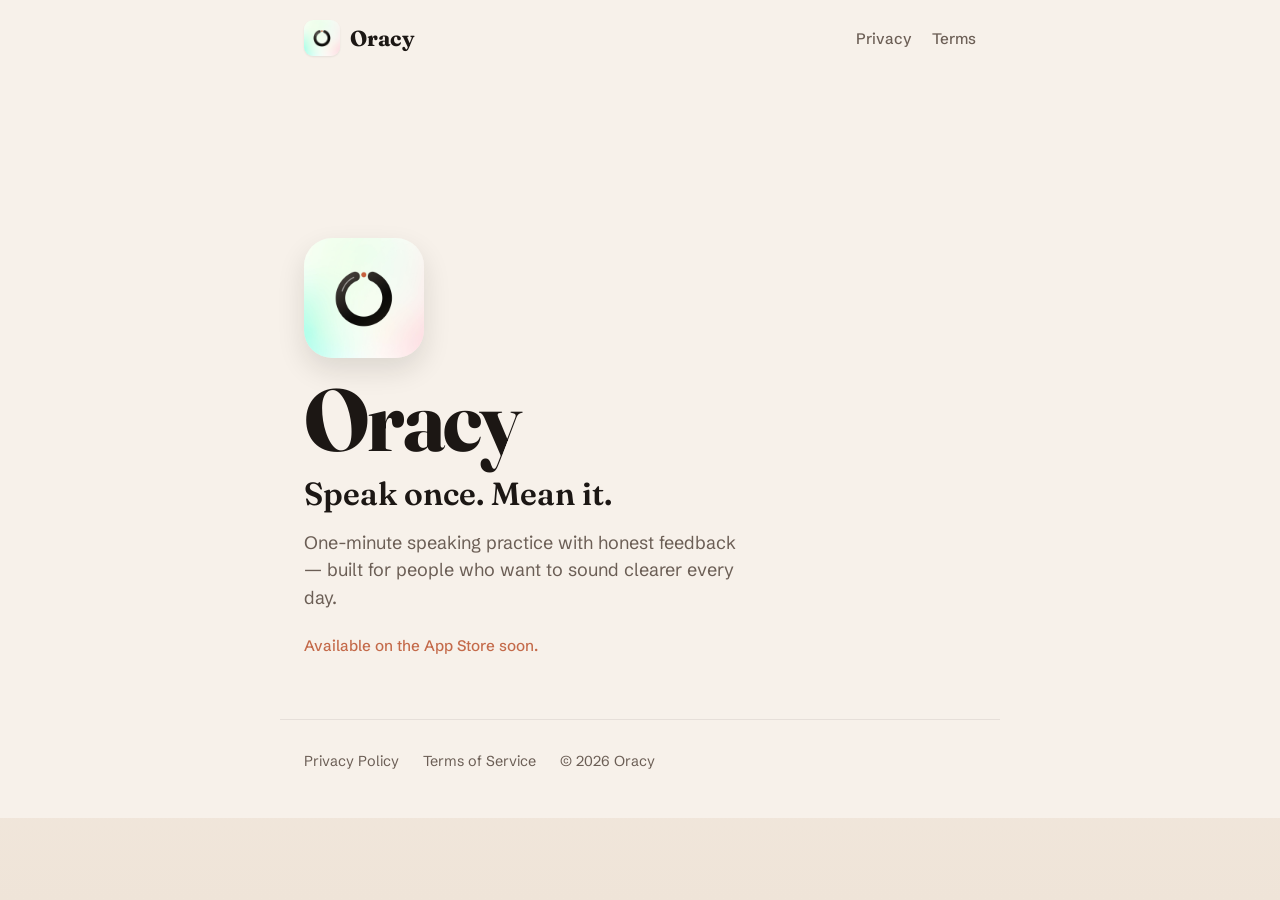
==== index.html @ 90065bd4 "Add /privacy and /terms folder routes for static hosts. Co-authored-by: Cursor <cursoragent@cursor.c" ====
<!DOCTYPE html>
<html lang="en">
<head>
  <meta charset="utf-8" />
  <meta name="viewport" content="width=device-width, initial-scale=1" />
  <title>Oracy — One minute. Better every day.</title>
  <meta name="description" content="Oracy helps you practice speaking out loud — short prompts, honest AI feedback, and a streak that rewards showing up." />
  <link rel="preconnect" href="https://fonts.googleapis.com" />
  <link rel="preconnect" href="https://fonts.gstatic.com" crossorigin />
  <link href="https://fonts.googleapis.com/css2?family=Fraunces:opsz,wght@9..144,600;9..144,700&family=Schibsted+Grotesk:wght@400;500;600&display=swap" rel="stylesheet" />
  <link rel="icon" href="/app-logo.jpg" type="image/jpeg" />
  <link rel="apple-touch-icon" href="/app-logo.jpg" />
  <link rel="stylesheet" href="/styles.css" />
</head>
<body>
  <div class="atmosphere" aria-hidden="true"></div>
  <header class="site-header">
    <a class="brand" href="/">
      <img class="brand-mark" src="/app-logo.jpg" width="36" height="36" alt="" />
      <span>Oracy</span>
    </a>
    <nav>
      <a href="/privacy">Privacy</a>
      <a href="/terms">Terms</a>
    </nav>
  </header>

  <main class="hero">
    <img class="hero-logo" src="/app-logo.jpg" width="120" height="120" alt="Oracy" />
    <p class="brand-hero">Oracy</p>
    <h1>Speak once. Mean it.</h1>
    <p class="lede">One-minute speaking practice with honest feedback — built for people who want to sound clearer every day.</p>
    <p class="cta-note">Available on the App Store soon.</p>
  </main>

  <footer class="site-footer">
    <a href="/privacy">Privacy Policy</a>
    <a href="/terms">Terms of Service</a>
    <span>© <span id="y"></span> Oracy</span>
  </footer>
  <script>document.getElementById('y').textContent = new Date().getFullYear()</script>
</body>
</html>
---- styles.css ----
:root {
  --ink: #1c1714;
  --muted: #6b5e55;
  --accent: #c46a4a;
  --paper: #f7f1ea;
  --link: #8f4a32;
}

* { box-sizing: border-box; }

html, body {
  margin: 0;
  min-height: 100%;
  color: var(--ink);
  font-family: "Schibsted Grotesk", system-ui, sans-serif;
  background: var(--paper);
}

.atmosphere {
  position: fixed;
  inset: 0;
  z-index: -1;
  background:
    radial-gradient(ellipse 80% 55% at 12% 0%, rgba(196, 106, 74, 0.18), transparent 55%),
    radial-gradient(ellipse 70% 50% at 88% 8%, rgba(120, 160, 140, 0.16), transparent 50%),
    linear-gradient(180deg, #fbf6f0 0%, #efe4d8 100%);
}

.site-header {
  display: flex;
  align-items: center;
  justify-content: space-between;
  padding: 1.25rem 1.5rem;
  max-width: 720px;
  margin: 0 auto;
}

.brand {
  display: inline-flex;
  align-items: center;
  gap: 0.65rem;
  font-family: Fraunces, Georgia, serif;
  font-weight: 700;
  font-size: 1.35rem;
  color: var(--ink);
  text-decoration: none;
}

.brand-mark {
  width: 36px;
  height: 36px;
  border-radius: 9px;
  object-fit: cover;
  display: block;
  box-shadow: 0 1px 2px rgba(28, 23, 20, 0.08);
}

.hero-logo {
  width: 120px;
  height: 120px;
  border-radius: 28px;
  object-fit: cover;
  display: block;
  margin: 0 0 1.25rem;
  box-shadow: 0 12px 28px rgba(28, 23, 20, 0.12);
}

nav {
  display: flex;
  gap: 1.25rem;
}

nav a {
  color: var(--muted);
  text-decoration: none;
  font-weight: 500;
  font-size: 0.95rem;
}

nav a[aria-current="page"],
nav a:hover {
  color: var(--accent);
}

.hero {
  max-width: 720px;
  margin: 0 auto;
  padding: 18vh 1.5rem 4rem;
}

.brand-hero {
  margin: 0 0 0.75rem;
  font-family: Fraunces, Georgia, serif;
  font-size: clamp(3rem, 12vw, 5.5rem);
  font-weight: 700;
  letter-spacing: -0.03em;
  line-height: 0.95;
  color: var(--ink);
}

.hero h1 {
  margin: 0 0 1rem;
  font-family: Fraunces, Georgia, serif;
  font-size: clamp(1.5rem, 4vw, 2rem);
  font-weight: 600;
  color: var(--ink);
}

.lede {
  max-width: 28rem;
  margin: 0 0 1.5rem;
  font-size: 1.125rem;
  line-height: 1.55;
  color: var(--muted);
}

.cta-note {
  margin: 0;
  font-size: 0.95rem;
  font-weight: 500;
  color: var(--accent);
}

.doc {
  max-width: 720px;
  margin: 0 auto;
  padding: 2.5rem 1.5rem 4rem;
}

.eyebrow {
  margin: 0 0 0.5rem;
  text-transform: uppercase;
  letter-spacing: 0.08em;
  font-size: 0.75rem;
  font-weight: 600;
  color: var(--accent);
}

.doc h1 {
  margin: 0 0 0.5rem;
  font-family: Fraunces, Georgia, serif;
  font-size: clamp(2rem, 5vw, 2.75rem);
  font-weight: 700;
}

.meta {
  margin: 0 0 2.5rem;
  color: var(--muted);
  font-size: 0.95rem;
}

.doc section {
  margin-bottom: 1.75rem;
}

.doc h2 {
  margin: 0 0 0.5rem;
  font-family: Fraunces, Georgia, serif;
  font-size: 1.25rem;
  font-weight: 600;
}

.doc p {
  margin: 0;
  line-height: 1.65;
  color: var(--muted);
}

.doc a {
  color: var(--link);
}

.site-footer {
  display: flex;
  flex-wrap: wrap;
  gap: 1rem 1.5rem;
  max-width: 720px;
  margin: 0 auto;
  padding: 2rem 1.5rem 3rem;
  border-top: 1px solid rgba(28, 23, 20, 0.08);
  color: var(--muted);
  font-size: 0.9rem;
}

.site-footer a {
  color: var(--muted);
  text-decoration: none;
}

.site-footer a:hover {
  color: var(--accent);
}
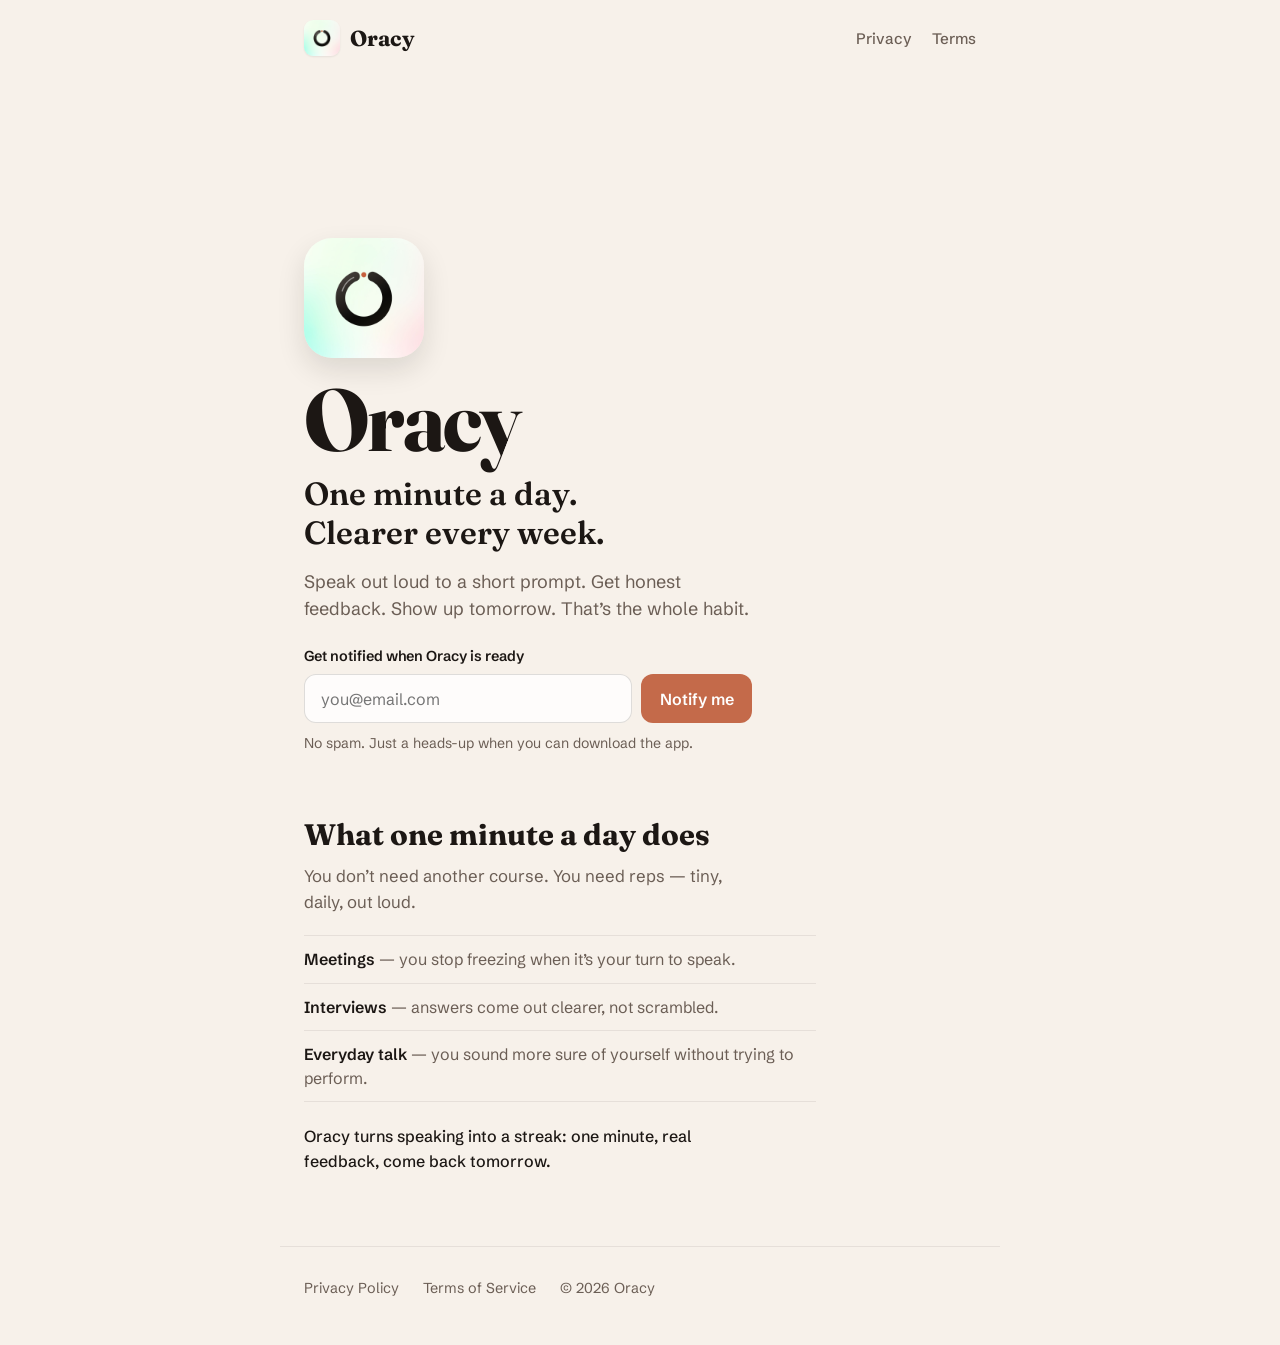
==== commit e6fb8c4a: "Add simple habit pitch and waitlist RSVP to the site. Co-authored-by: Cursor <cursoragent@cursor.com" ====
--- a/index.html
+++ b/index.html
@@ -3,8 +3,8 @@
 <head>
   <meta charset="utf-8" />
   <meta name="viewport" content="width=device-width, initial-scale=1" />
-  <title>Oracy — One minute. Better every day.</title>
-  <meta name="description" content="Oracy helps you practice speaking out loud — short prompts, honest AI feedback, and a streak that rewards showing up." />
+  <title>Oracy — One minute a day. Clearer every week.</title>
+  <meta name="description" content="Oracy is one minute of speaking practice a day — short prompts, honest feedback, and a habit that makes you sound more confident." />
   <link rel="preconnect" href="https://fonts.googleapis.com" />
   <link rel="preconnect" href="https://fonts.gstatic.com" crossorigin />
   <link href="https://fonts.googleapis.com/css2?family=Fraunces:opsz,wght@9..144,600;9..144,700&family=Schibsted+Grotesk:wght@400;500;600&display=swap" rel="stylesheet" />
@@ -25,12 +25,43 @@
     </nav>
   </header>
 
-  <main class="hero">
-    <img class="hero-logo" src="/app-logo.jpg" width="120" height="120" alt="Oracy" />
-    <p class="brand-hero">Oracy</p>
-    <h1>Speak once. Mean it.</h1>
-    <p class="lede">One-minute speaking practice with honest feedback — built for people who want to sound clearer every day.</p>
-    <p class="cta-note">Available on the App Store soon.</p>
+  <main>
+    <section class="hero">
+      <img class="hero-logo" src="/app-logo.jpg" width="120" height="120" alt="Oracy" />
+      <p class="brand-hero">Oracy</p>
+      <h1>One minute a day.<br />Clearer every week.</h1>
+      <p class="lede">Speak out loud to a short prompt. Get honest feedback. Show up tomorrow. That’s the whole habit.</p>
+
+      <form class="rsvp" id="rsvpForm" novalidate>
+        <label class="rsvp-label" for="email">Get notified when Oracy is ready</label>
+        <div class="rsvp-row">
+          <input
+            id="email"
+            name="email"
+            type="email"
+            autocomplete="email"
+            required
+            placeholder="you@email.com"
+            maxlength="254"
+          />
+          <!-- honeypot -->
+          <input class="hp" name="company" tabindex="-1" autocomplete="off" aria-hidden="true" />
+          <button type="submit" id="rsvpBtn">Notify me</button>
+        </div>
+        <p class="rsvp-note" id="rsvpMsg">No spam. Just a heads-up when you can download the app.</p>
+      </form>
+    </section>
+
+    <section class="habit">
+      <h2>What one minute a day does</h2>
+      <p class="habit-lede">You don’t need another course. You need reps — tiny, daily, out loud.</p>
+      <ul class="habit-list">
+        <li><strong>Meetings</strong> — you stop freezing when it’s your turn to speak.</li>
+        <li><strong>Interviews</strong> — answers come out clearer, not scrambled.</li>
+        <li><strong>Everyday talk</strong> — you sound more sure of yourself without trying to perform.</li>
+      </ul>
+      <p class="habit-end">Oracy turns speaking into a streak: one minute, real feedback, come back tomorrow.</p>
+    </section>
   </main>
 
   <footer class="site-footer">
@@ -38,6 +69,51 @@
     <a href="/terms">Terms of Service</a>
     <span>© <span id="y"></span> Oracy</span>
   </footer>
-  <script>document.getElementById('y').textContent = new Date().getFullYear()</script>
+
+  <script>
+    document.getElementById('y').textContent = new Date().getFullYear()
+
+    const form = document.getElementById('rsvpForm')
+    const msg = document.getElementById('rsvpMsg')
+    const btn = document.getElementById('rsvpBtn')
+    const emailInput = document.getElementById('email')
+
+    form.addEventListener('submit', async (e) => {
+      e.preventDefault()
+      msg.classList.remove('rsvp-err', 'rsvp-ok')
+      const email = emailInput.value.trim()
+      if (!email) {
+        msg.textContent = 'Enter your email to join the list.'
+        msg.classList.add('rsvp-err')
+        return
+      }
+      btn.disabled = true
+      btn.textContent = 'Saving…'
+      try {
+        const res = await fetch('/api/rsvp', {
+          method: 'POST',
+          headers: { 'Content-Type': 'application/json' },
+          body: JSON.stringify({
+            email,
+            company: form.company.value,
+            source: 'website'
+          })
+        })
+        const data = await res.json().catch(() => ({}))
+        if (!res.ok) throw new Error(data.error || 'Could not save')
+        msg.textContent = data.already
+          ? 'You’re already on the list — we’ll email you.'
+          : 'You’re in. We’ll email you when Oracy is ready.'
+        msg.classList.add('rsvp-ok')
+        form.reset()
+      } catch (err) {
+        msg.textContent = err.message || 'Something went wrong. Try again.'
+        msg.classList.add('rsvp-err')
+      } finally {
+        btn.disabled = false
+        btn.textContent = 'Notify me'
+      }
+    })
+  </script>
 </body>
 </html>
--- a/styles.css
+++ b/styles.css
@@ -121,6 +121,124 @@
   color: var(--accent);
 }
 
+.rsvp {
+  max-width: 28rem;
+  margin-top: 0.25rem;
+}
+
+.rsvp-label {
+  display: block;
+  font-size: 0.9rem;
+  font-weight: 600;
+  color: var(--ink);
+  margin-bottom: 0.55rem;
+}
+
+.rsvp-row {
+  display: flex;
+  gap: 0.55rem;
+  flex-wrap: wrap;
+}
+
+.rsvp-row input[type="email"] {
+  flex: 1 1 12rem;
+  min-width: 0;
+  padding: 0.85rem 1rem;
+  border-radius: 12px;
+  border: 1px solid rgba(28, 23, 20, 0.14);
+  background: rgba(255, 255, 255, 0.8);
+  font: inherit;
+  color: var(--ink);
+}
+
+.rsvp-row button {
+  flex: 0 0 auto;
+  border: 0;
+  border-radius: 12px;
+  padding: 0.85rem 1.15rem;
+  background: var(--accent);
+  color: #fff;
+  font: inherit;
+  font-weight: 600;
+  cursor: pointer;
+}
+
+.rsvp-row button:disabled {
+  opacity: 0.65;
+  cursor: wait;
+}
+
+.rsvp-note {
+  margin: 0.65rem 0 0;
+  font-size: 0.88rem;
+  color: var(--muted);
+}
+
+.rsvp-note.rsvp-ok { color: #2f6b45; }
+.rsvp-note.rsvp-err { color: #a33; }
+
+.hp {
+  position: absolute;
+  left: -10000px;
+  opacity: 0;
+  height: 0;
+  width: 0;
+  overflow: hidden;
+}
+
+.habit {
+  max-width: 720px;
+  margin: 0 auto;
+  padding: 0 1.5rem 4.5rem;
+}
+
+.habit h2 {
+  margin: 0 0 0.65rem;
+  font-family: Fraunces, Georgia, serif;
+  font-size: clamp(1.5rem, 3.5vw, 1.85rem);
+  font-weight: 700;
+}
+
+.habit-lede {
+  margin: 0 0 1.25rem;
+  max-width: 28rem;
+  color: var(--muted);
+  line-height: 1.55;
+  font-size: 1.05rem;
+}
+
+.habit-list {
+  margin: 0 0 1.35rem;
+  padding: 0;
+  list-style: none;
+  max-width: 32rem;
+}
+
+.habit-list li {
+  position: relative;
+  padding: 0.7rem 0 0.7rem 0;
+  border-top: 1px solid rgba(28, 23, 20, 0.08);
+  color: var(--muted);
+  line-height: 1.5;
+}
+
+.habit-list li:last-child {
+  border-bottom: 1px solid rgba(28, 23, 20, 0.08);
+}
+
+.habit-list strong {
+  color: var(--ink);
+  font-weight: 600;
+}
+
+.habit-end {
+  margin: 0;
+  max-width: 28rem;
+  color: var(--ink);
+  font-weight: 500;
+  line-height: 1.55;
+}
+
 .doc {
   max-width: 720px;
   margin: 0 auto;
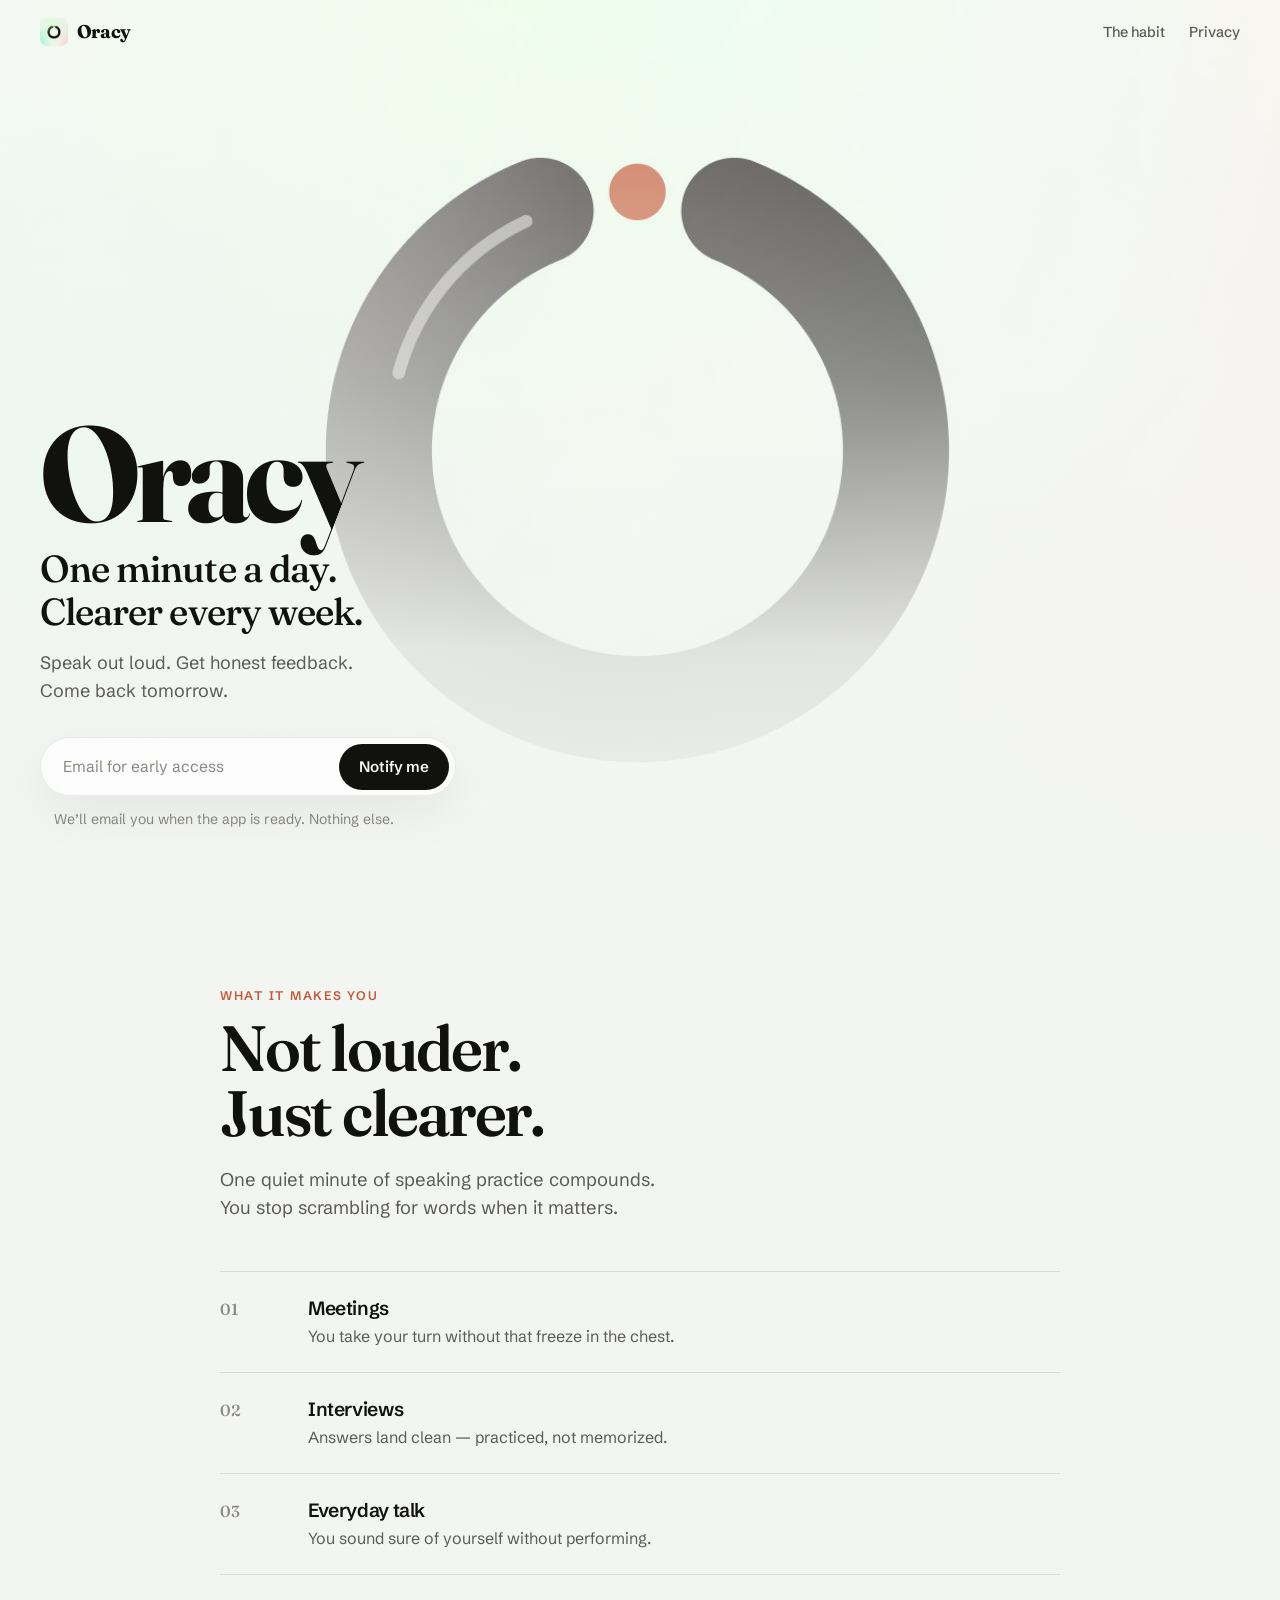
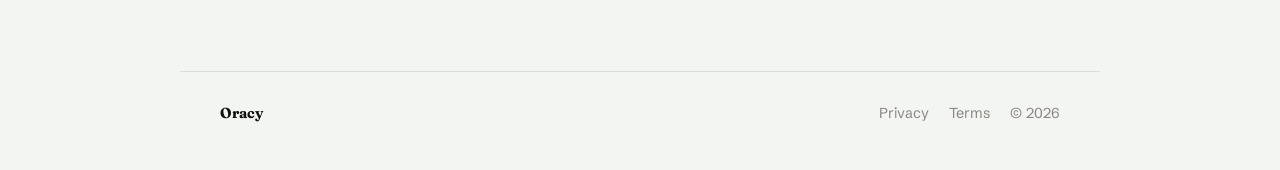
==== commit 8c45ceca: "Redesign landing with full-bleed logo hero and quieter type. Co-authored-by: Cursor <cursoragent@cur" ====
--- a/index.html
+++ b/index.html
@@ -3,75 +3,119 @@
 <head>
   <meta charset="utf-8" />
   <meta name="viewport" content="width=device-width, initial-scale=1" />
-  <title>Oracy — One minute a day. Clearer every week.</title>
-  <meta name="description" content="Oracy is one minute of speaking practice a day — short prompts, honest feedback, and a habit that makes you sound more confident." />
+  <title>Oracy — One minute a day</title>
+  <meta name="description" content="One minute of speaking practice a day. Short prompts, honest feedback, a habit that makes you clearer." />
+  <meta name="theme-color" content="#f4f7f4" />
   <link rel="preconnect" href="https://fonts.googleapis.com" />
   <link rel="preconnect" href="https://fonts.gstatic.com" crossorigin />
-  <link href="https://fonts.googleapis.com/css2?family=Fraunces:opsz,wght@9..144,600;9..144,700&family=Schibsted+Grotesk:wght@400;500;600&display=swap" rel="stylesheet" />
+  <link href="https://fonts.googleapis.com/css2?family=Fraunces:opsz,wght@9..144,500;9..144,600;9..144,700&family=Schibsted+Grotesk:wght@400;500;600&display=swap" rel="stylesheet" />
   <link rel="icon" href="/app-logo.jpg" type="image/jpeg" />
   <link rel="apple-touch-icon" href="/app-logo.jpg" />
   <link rel="stylesheet" href="/styles.css" />
 </head>
 <body>
-  <div class="atmosphere" aria-hidden="true"></div>
-  <header class="site-header">
+  <header class="site-header reveal">
     <a class="brand" href="/">
-      <img class="brand-mark" src="/app-logo.jpg" width="36" height="36" alt="" />
+      <img class="brand-mark" src="/app-logo.jpg" width="32" height="32" alt="" />
       <span>Oracy</span>
     </a>
     <nav>
+      <a href="#habit">The habit</a>
       <a href="/privacy">Privacy</a>
-      <a href="/terms">Terms</a>
     </nav>
   </header>
 
   <main>
-    <section class="hero">
-      <img class="hero-logo" src="/app-logo.jpg" width="120" height="120" alt="Oracy" />
-      <p class="brand-hero">Oracy</p>
-      <h1>One minute a day.<br />Clearer every week.</h1>
-      <p class="lede">Speak out loud to a short prompt. Get honest feedback. Show up tomorrow. That’s the whole habit.</p>
+    <section class="hero" aria-label="Oracy">
+      <div class="hero-plane" aria-hidden="true">
+        <img src="/app-logo.jpg" alt="" />
+        <div class="hero-veil"></div>
+      </div>
 
-      <form class="rsvp" id="rsvpForm" novalidate>
-        <label class="rsvp-label" for="email">Get notified when Oracy is ready</label>
-        <div class="rsvp-row">
-          <input
-            id="email"
-            name="email"
-            type="email"
-            autocomplete="email"
-            required
-            placeholder="you@email.com"
-            maxlength="254"
-          />
-          <!-- honeypot -->
-          <input class="hp" name="company" tabindex="-1" autocomplete="off" aria-hidden="true" />
-          <button type="submit" id="rsvpBtn">Notify me</button>
-        </div>
-        <p class="rsvp-note" id="rsvpMsg">No spam. Just a heads-up when you can download the app.</p>
-      </form>
+      <div class="hero-copy">
+        <p class="brand-hero reveal d1">Oracy</p>
+        <h1 class="reveal d2">One minute a day.<br />Clearer every week.</h1>
+        <p class="lede reveal d3">Speak out loud. Get honest feedback. Come back tomorrow.</p>
+
+        <form class="rsvp reveal d4" id="rsvpForm" novalidate>
+          <div class="rsvp-row">
+            <label class="sr-only" for="email">Email</label>
+            <input
+              id="email"
+              name="email"
+              type="email"
+              autocomplete="email"
+              required
+              placeholder="Email for early access"
+              maxlength="254"
+            />
+            <input class="hp" name="company" tabindex="-1" autocomplete="off" aria-hidden="true" />
+            <button type="submit" id="rsvpBtn">Notify me</button>
+          </div>
+          <p class="rsvp-note" id="rsvpMsg">We’ll email you when the app is ready. Nothing else.</p>
+        </form>
+      </div>
     </section>
 
-    <section class="habit">
-      <h2>What one minute a day does</h2>
-      <p class="habit-lede">You don’t need another course. You need reps — tiny, daily, out loud.</p>
-      <ul class="habit-list">
-        <li><strong>Meetings</strong> — you stop freezing when it’s your turn to speak.</li>
-        <li><strong>Interviews</strong> — answers come out clearer, not scrambled.</li>
-        <li><strong>Everyday talk</strong> — you sound more sure of yourself without trying to perform.</li>
-      </ul>
-      <p class="habit-end">Oracy turns speaking into a streak: one minute, real feedback, come back tomorrow.</p>
+    <section class="habit" id="habit">
+      <p class="habit-kicker reveal">What it makes you</p>
+      <h2 class="reveal">Not louder.<br />Just clearer.</h2>
+      <p class="habit-lede reveal">
+        One quiet minute of speaking practice compounds. You stop scrambling for words when it matters.
+      </p>
+
+      <ol class="habit-lines">
+        <li class="reveal">
+          <span class="habit-num">01</span>
+          <div>
+            <strong>Meetings</strong>
+            <p>You take your turn without that freeze in the chest.</p>
+          </div>
+        </li>
+        <li class="reveal">
+          <span class="habit-num">02</span>
+          <div>
+            <strong>Interviews</strong>
+            <p>Answers land clean — practiced, not memorized.</p>
+          </div>
+        </li>
+        <li class="reveal">
+          <span class="habit-num">03</span>
+          <div>
+            <strong>Everyday talk</strong>
+            <p>You sound sure of yourself without performing.</p>
+          </div>
+        </li>
+      </ol>
     </section>
   </main>
 
   <footer class="site-footer">
-    <a href="/privacy">Privacy Policy</a>
-    <a href="/terms">Terms of Service</a>
-    <span>© <span id="y"></span> Oracy</span>
+    <a href="/">Oracy</a>
+    <div class="site-footer-links">
+      <a href="/privacy">Privacy</a>
+      <a href="/terms">Terms</a>
+      <span>© <span id="y"></span></span>
+    </div>
   </footer>
 
   <script>
     document.getElementById('y').textContent = new Date().getFullYear()
+
+    const reduce = window.matchMedia('(prefers-reduced-motion: reduce)').matches
+    if (!reduce) {
+      const io = new IntersectionObserver((entries) => {
+        for (const e of entries) {
+          if (e.isIntersecting) {
+            e.target.classList.add('in')
+            io.unobserve(e.target)
+          }
+        }
+      }, { threshold: 0.18 })
+      document.querySelectorAll('.reveal').forEach((el) => io.observe(el))
+    } else {
+      document.querySelectorAll('.reveal').forEach((el) => el.classList.add('in'))
+    }
 
     const form = document.getElementById('rsvpForm')
     const msg = document.getElementById('rsvpMsg')
@@ -83,12 +127,13 @@
       msg.classList.remove('rsvp-err', 'rsvp-ok')
       const email = emailInput.value.trim()
       if (!email) {
-        msg.textContent = 'Enter your email to join the list.'
+        msg.textContent = 'Enter your email to join.'
         msg.classList.add('rsvp-err')
         return
       }
       btn.disabled = true
-      btn.textContent = 'Saving…'
+      const prev = btn.textContent
+      btn.textContent = '…'
       try {
         const res = await fetch('/api/rsvp', {
           method: 'POST',
@@ -102,16 +147,16 @@
         const data = await res.json().catch(() => ({}))
         if (!res.ok) throw new Error(data.error || 'Could not save')
         msg.textContent = data.already
-          ? 'You’re already on the list — we’ll email you.'
-          : 'You’re in. We’ll email you when Oracy is ready.'
+          ? 'You’re already on the list.'
+          : 'You’re in. We’ll be in touch.'
         msg.classList.add('rsvp-ok')
         form.reset()
       } catch (err) {
-        msg.textContent = err.message || 'Something went wrong. Try again.'
+        msg.textContent = err.message || 'Something went wrong.'
         msg.classList.add('rsvp-err')
       } finally {
         btn.disabled = false
-        btn.textContent = 'Notify me'
+        btn.textContent = prev
       }
     })
   </script>
--- a/styles.css
+++ b/styles.css
@@ -1,12 +1,19 @@
 :root {
-  --ink: #1c1714;
-  --muted: #6b5e55;
-  --accent: #c46a4a;
-  --paper: #f7f1ea;
-  --link: #8f4a32;
+  --ink: #111110;
+  --muted: #5c5a56;
+  --soft: #8a8780;
+  --accent: #c45a38;
+  --paper: #f3f5f2;
+  --line: rgba(17, 17, 16, 0.1);
+  --link: #9a4a2e;
+  --ease: cubic-bezier(0.22, 1, 0.36, 1);
 }
 
 * { box-sizing: border-box; }
+
+html {
+  scroll-behavior: smooth;
+}
 
 html, body {
   margin: 0;
@@ -14,167 +21,214 @@
   color: var(--ink);
   font-family: "Schibsted Grotesk", system-ui, sans-serif;
   background: var(--paper);
-}
-
-.atmosphere {
+  -webkit-font-smoothing: antialiased;
+  text-rendering: optimizeLegibility;
+}
+
+.sr-only {
+  position: absolute;
+  width: 1px;
+  height: 1px;
+  padding: 0;
+  margin: -1px;
+  overflow: hidden;
+  clip: rect(0, 0, 0, 0);
+  white-space: nowrap;
+  border: 0;
+}
+
+/* —— Header —— */
+.site-header {
   position: fixed;
-  inset: 0;
-  z-index: -1;
-  background:
-    radial-gradient(ellipse 80% 55% at 12% 0%, rgba(196, 106, 74, 0.18), transparent 55%),
-    radial-gradient(ellipse 70% 50% at 88% 8%, rgba(120, 160, 140, 0.16), transparent 50%),
-    linear-gradient(180deg, #fbf6f0 0%, #efe4d8 100%);
-}
-
-.site-header {
+  top: 0;
+  left: 0;
+  right: 0;
+  z-index: 20;
   display: flex;
   align-items: center;
   justify-content: space-between;
-  padding: 1.25rem 1.5rem;
-  max-width: 720px;
-  margin: 0 auto;
+  padding: 1.1rem clamp(1.25rem, 4vw, 2.5rem);
+  mix-blend-mode: multiply;
 }
 
 .brand {
   display: inline-flex;
   align-items: center;
-  gap: 0.65rem;
+  gap: 0.55rem;
   font-family: Fraunces, Georgia, serif;
   font-weight: 700;
-  font-size: 1.35rem;
+  font-size: 1.15rem;
+  letter-spacing: -0.02em;
   color: var(--ink);
   text-decoration: none;
 }
 
 .brand-mark {
-  width: 36px;
-  height: 36px;
-  border-radius: 9px;
+  width: 28px;
+  height: 28px;
+  border-radius: 7px;
   object-fit: cover;
   display: block;
-  box-shadow: 0 1px 2px rgba(28, 23, 20, 0.08);
-}
-
-.hero-logo {
-  width: 120px;
-  height: 120px;
-  border-radius: 28px;
-  object-fit: cover;
-  display: block;
-  margin: 0 0 1.25rem;
-  box-shadow: 0 12px 28px rgba(28, 23, 20, 0.12);
 }
 
 nav {
   display: flex;
-  gap: 1.25rem;
+  gap: 1.5rem;
 }
 
 nav a {
   color: var(--muted);
   text-decoration: none;
   font-weight: 500;
-  font-size: 0.95rem;
-}
-
-nav a[aria-current="page"],
-nav a:hover {
-  color: var(--accent);
-}
-
+  font-size: 0.9rem;
+  transition: color 0.25s var(--ease);
+}
+
+nav a:hover,
+nav a[aria-current="page"] {
+  color: var(--ink);
+}
+
+/* —— Hero: one full-bleed composition —— */
 .hero {
-  max-width: 720px;
-  margin: 0 auto;
-  padding: 18vh 1.5rem 4rem;
+  position: relative;
+  min-height: 100svh;
+  display: grid;
+  align-items: end;
+  overflow: hidden;
+}
+
+.hero-plane {
+  position: absolute;
+  inset: 0;
+  z-index: 0;
+}
+
+.hero-plane img {
+  width: 100%;
+  height: 100%;
+  object-fit: cover;
+  object-position: center;
+  transform: scale(1.04);
+  animation: planeDrift 18s var(--ease) infinite alternate;
+}
+
+.hero-veil {
+  position: absolute;
+  inset: 0;
+  background:
+    linear-gradient(180deg, rgba(243, 245, 242, 0.15) 0%, rgba(243, 245, 242, 0.55) 42%, rgba(243, 245, 242, 0.92) 72%, var(--paper) 100%),
+    linear-gradient(90deg, rgba(243, 245, 242, 0.55) 0%, transparent 45%);
+}
+
+@keyframes planeDrift {
+  from { transform: scale(1.04) translate3d(0, 0, 0); }
+  to { transform: scale(1.1) translate3d(-1.5%, 1%, 0); }
+}
+
+.hero-copy {
+  position: relative;
+  z-index: 1;
+  width: min(720px, 100%);
+  padding: 7rem clamp(1.25rem, 4vw, 2.5rem) 4.5rem;
 }
 
 .brand-hero {
-  margin: 0 0 0.75rem;
-  font-family: Fraunces, Georgia, serif;
-  font-size: clamp(3rem, 12vw, 5.5rem);
+  margin: 0 0 0.85rem;
+  font-family: Fraunces, Georgia, serif;
+  font-size: clamp(4.5rem, 16vw, 8.5rem);
   font-weight: 700;
-  letter-spacing: -0.03em;
-  line-height: 0.95;
+  letter-spacing: -0.045em;
+  line-height: 0.88;
   color: var(--ink);
 }
 
 .hero h1 {
   margin: 0 0 1rem;
   font-family: Fraunces, Georgia, serif;
-  font-size: clamp(1.5rem, 4vw, 2rem);
-  font-weight: 600;
-  color: var(--ink);
+  font-size: clamp(1.65rem, 3.8vw, 2.35rem);
+  font-weight: 500;
+  letter-spacing: -0.025em;
+  line-height: 1.15;
+  color: var(--ink);
+  max-width: 14ch;
 }
 
 .lede {
-  max-width: 28rem;
-  margin: 0 0 1.5rem;
+  margin: 0 0 2rem;
+  max-width: 22rem;
   font-size: 1.125rem;
   line-height: 1.55;
   color: var(--muted);
-}
-
-.cta-note {
-  margin: 0;
-  font-size: 0.95rem;
-  font-weight: 500;
-  color: var(--accent);
-}
-
+  font-weight: 400;
+}
+
+/* —— RSVP —— */
 .rsvp {
-  max-width: 28rem;
-  margin-top: 0.25rem;
-}
-
-.rsvp-label {
-  display: block;
-  font-size: 0.9rem;
-  font-weight: 600;
-  color: var(--ink);
-  margin-bottom: 0.55rem;
+  max-width: 26rem;
 }
 
 .rsvp-row {
   display: flex;
-  gap: 0.55rem;
-  flex-wrap: wrap;
+  gap: 0.5rem;
+  padding: 0.35rem;
+  border-radius: 999px;
+  background: rgba(255, 255, 255, 0.72);
+  border: 1px solid rgba(17, 17, 16, 0.08);
+  box-shadow: 0 18px 50px rgba(17, 17, 16, 0.06);
+  backdrop-filter: blur(12px);
+  -webkit-backdrop-filter: blur(12px);
 }
 
 .rsvp-row input[type="email"] {
-  flex: 1 1 12rem;
+  flex: 1 1 auto;
   min-width: 0;
-  padding: 0.85rem 1rem;
-  border-radius: 12px;
-  border: 1px solid rgba(28, 23, 20, 0.14);
-  background: rgba(255, 255, 255, 0.8);
+  border: 0;
+  background: transparent;
+  padding: 0.85rem 1.05rem;
   font: inherit;
-  color: var(--ink);
+  font-size: 0.98rem;
+  color: var(--ink);
+  outline: none;
+}
+
+.rsvp-row input::placeholder {
+  color: var(--soft);
 }
 
 .rsvp-row button {
   flex: 0 0 auto;
   border: 0;
-  border-radius: 12px;
-  padding: 0.85rem 1.15rem;
-  background: var(--accent);
-  color: #fff;
+  border-radius: 999px;
+  padding: 0.85rem 1.25rem;
+  background: var(--ink);
+  color: #f7f6f3;
   font: inherit;
+  font-size: 0.95rem;
   font-weight: 600;
   cursor: pointer;
+  transition: transform 0.25s var(--ease), background 0.25s var(--ease);
+}
+
+.rsvp-row button:hover {
+  background: #000;
+  transform: translateY(-1px);
 }
 
 .rsvp-row button:disabled {
-  opacity: 0.65;
+  opacity: 0.55;
   cursor: wait;
+  transform: none;
 }
 
 .rsvp-note {
-  margin: 0.65rem 0 0;
+  margin: 0.85rem 0 0;
+  padding-left: 0.85rem;
   font-size: 0.88rem;
-  color: var(--muted);
-}
-
-.rsvp-note.rsvp-ok { color: #2f6b45; }
+  color: var(--soft);
+}
+
+.rsvp-note.rsvp-ok { color: #2d6a4f; }
 .rsvp-note.rsvp-err { color: #a33; }
 
 .hp {
@@ -186,70 +240,150 @@
   overflow: hidden;
 }
 
+/* —— Habit section —— */
 .habit {
-  max-width: 720px;
+  position: relative;
+  max-width: 920px;
   margin: 0 auto;
-  padding: 0 1.5rem 4.5rem;
+  padding: 5.5rem clamp(1.25rem, 4vw, 2.5rem) 6rem;
+}
+
+.habit-kicker {
+  margin: 0 0 0.75rem;
+  font-size: 0.78rem;
+  font-weight: 600;
+  letter-spacing: 0.14em;
+  text-transform: uppercase;
+  color: var(--accent);
 }
 
 .habit h2 {
-  margin: 0 0 0.65rem;
-  font-family: Fraunces, Georgia, serif;
-  font-size: clamp(1.5rem, 3.5vw, 1.85rem);
-  font-weight: 700;
+  margin: 0 0 1.25rem;
+  font-family: Fraunces, Georgia, serif;
+  font-size: clamp(2.4rem, 6vw, 4rem);
+  font-weight: 600;
+  letter-spacing: -0.035em;
+  line-height: 1.02;
+  max-width: 10ch;
 }
 
 .habit-lede {
-  margin: 0 0 1.25rem;
+  margin: 0 0 3rem;
   max-width: 28rem;
-  color: var(--muted);
+  font-size: 1.15rem;
   line-height: 1.55;
-  font-size: 1.05rem;
-}
-
-.habit-list {
-  margin: 0 0 1.35rem;
+  color: var(--muted);
+}
+
+.habit-lines {
+  list-style: none;
+  margin: 0;
   padding: 0;
-  list-style: none;
-  max-width: 32rem;
-}
-
-.habit-list li {
-  position: relative;
-  padding: 0.7rem 0 0.7rem 0;
-  border-top: 1px solid rgba(28, 23, 20, 0.08);
+  border-top: 1px solid var(--line);
+}
+
+.habit-lines li {
+  display: grid;
+  grid-template-columns: 4.5rem 1fr;
+  gap: 1rem;
+  padding: 1.5rem 0;
+  border-bottom: 1px solid var(--line);
+  align-items: start;
+}
+
+.habit-num {
+  font-family: Fraunces, Georgia, serif;
+  font-size: 1rem;
+  font-weight: 500;
+  color: var(--soft);
+  padding-top: 0.2rem;
+}
+
+.habit-lines strong {
+  display: block;
+  font-size: 1.2rem;
+  font-weight: 600;
+  letter-spacing: -0.02em;
+  margin-bottom: 0.25rem;
+}
+
+.habit-lines p {
+  margin: 0;
   color: var(--muted);
   line-height: 1.5;
-}
-
-.habit-list li:last-child {
-  border-bottom: 1px solid rgba(28, 23, 20, 0.08);
-}
-
-.habit-list strong {
-  color: var(--ink);
-  font-weight: 600;
-}
-
-.habit-end {
-  margin: 0;
   max-width: 28rem;
-  color: var(--ink);
-  font-weight: 500;
-  line-height: 1.55;
+}
+
+/* —— Motion —— */
+.reveal {
+  opacity: 0;
+  transform: translateY(18px);
+  transition: opacity 0.9s var(--ease), transform 0.9s var(--ease);
+}
+
+.reveal.in {
+  opacity: 1;
+  transform: none;
+}
+
+.reveal.d1 { transition-delay: 0.05s; }
+.reveal.d2 { transition-delay: 0.16s; }
+.reveal.d3 { transition-delay: 0.28s; }
+.reveal.d4 { transition-delay: 0.4s; }
+
+@media (prefers-reduced-motion: reduce) {
+  .hero-plane img { animation: none; }
+  .reveal {
+    opacity: 1;
+    transform: none;
+    transition: none;
+  }
+}
+
+@media (max-width: 640px) {
+  .hero-copy {
+    padding-top: 6.5rem;
+    padding-bottom: 3.25rem;
+  }
+
+  .rsvp-row {
+    border-radius: 18px;
+    flex-direction: column;
+    padding: 0.55rem;
+  }
+
+  .rsvp-row button {
+    width: 100%;
+    border-radius: 12px;
+  }
+
+  .habit-lines li {
+    grid-template-columns: 3rem 1fr;
+  }
+}
+
+/* —— Legal docs —— */
+.atmosphere {
+  position: fixed;
+  inset: 0;
+  z-index: -1;
+  background:
+    radial-gradient(ellipse 70% 50% at 15% 0%, rgba(170, 210, 190, 0.35), transparent 55%),
+    radial-gradient(ellipse 60% 45% at 90% 10%, rgba(235, 190, 185, 0.28), transparent 50%),
+    linear-gradient(180deg, #f7f8f5 0%, #eef1ec 100%);
 }
 
 .doc {
   max-width: 720px;
   margin: 0 auto;
-  padding: 2.5rem 1.5rem 4rem;
+  padding: 6rem 1.5rem 4rem;
 }
 
 .eyebrow {
   margin: 0 0 0.5rem;
   text-transform: uppercase;
-  letter-spacing: 0.08em;
-  font-size: 0.75rem;
+  letter-spacing: 0.1em;
+  font-size: 0.72rem;
   font-weight: 600;
   color: var(--accent);
 }
@@ -259,6 +393,7 @@
   font-family: Fraunces, Georgia, serif;
   font-size: clamp(2rem, 5vw, 2.75rem);
   font-weight: 700;
+  letter-spacing: -0.03em;
 }
 
 .meta {
@@ -267,9 +402,7 @@
   font-size: 0.95rem;
 }
 
-.doc section {
-  margin-bottom: 1.75rem;
-}
+.doc section { margin-bottom: 1.75rem; }
 
 .doc h2 {
   margin: 0 0 0.5rem;
@@ -284,27 +417,40 @@
   color: var(--muted);
 }
 
-.doc a {
-  color: var(--link);
-}
+.doc a { color: var(--link); }
 
 .site-footer {
   display: flex;
   flex-wrap: wrap;
+  align-items: center;
+  justify-content: space-between;
   gap: 1rem 1.5rem;
-  max-width: 720px;
+  max-width: 920px;
   margin: 0 auto;
-  padding: 2rem 1.5rem 3rem;
-  border-top: 1px solid rgba(28, 23, 20, 0.08);
-  color: var(--muted);
+  padding: 2rem clamp(1.25rem, 4vw, 2.5rem) 3rem;
+  border-top: 1px solid var(--line);
+  color: var(--soft);
   font-size: 0.9rem;
 }
 
+.site-footer > a:first-child {
+  font-family: Fraunces, Georgia, serif;
+  font-weight: 700;
+  color: var(--ink);
+  text-decoration: none;
+}
+
+.site-footer-links {
+  display: flex;
+  gap: 1.25rem;
+  align-items: center;
+}
+
 .site-footer a {
-  color: var(--muted);
+  color: var(--soft);
   text-decoration: none;
 }
 
 .site-footer a:hover {
-  color: var(--accent);
-}
+  color: var(--ink);
+}
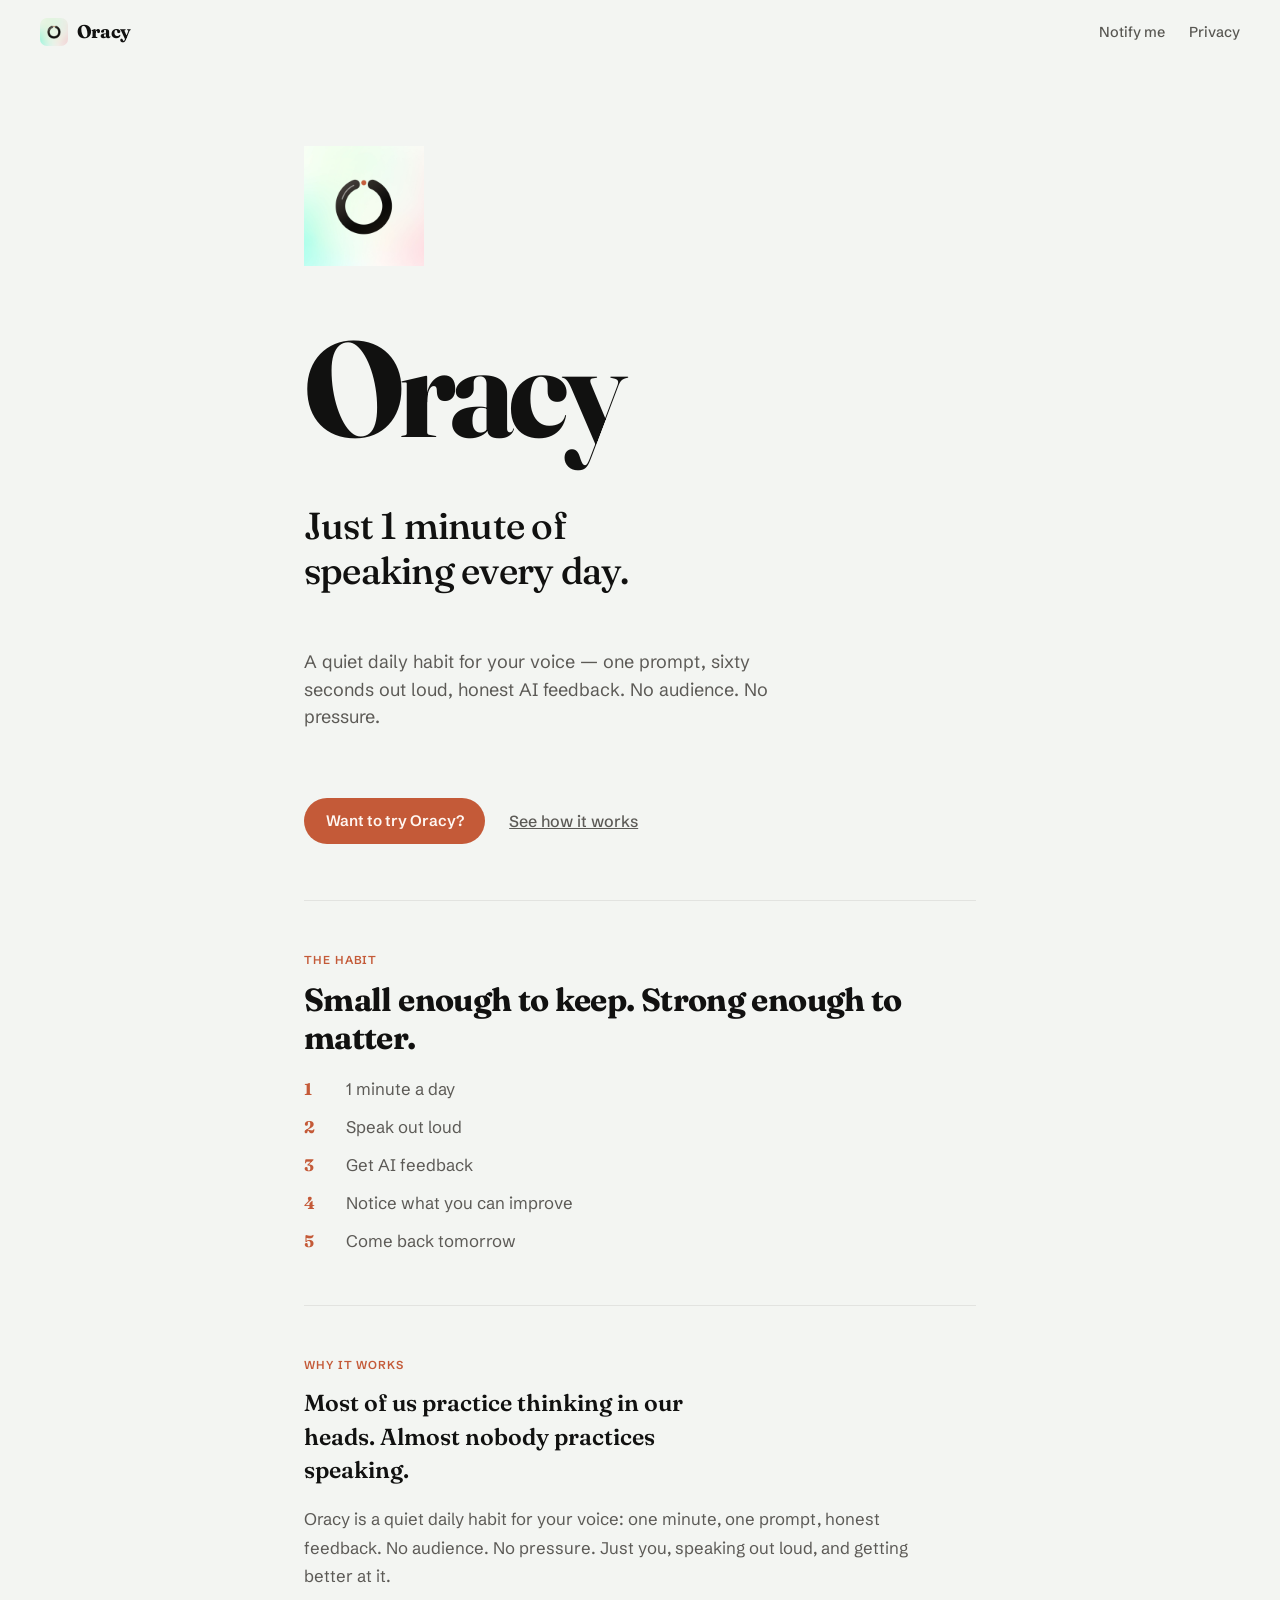
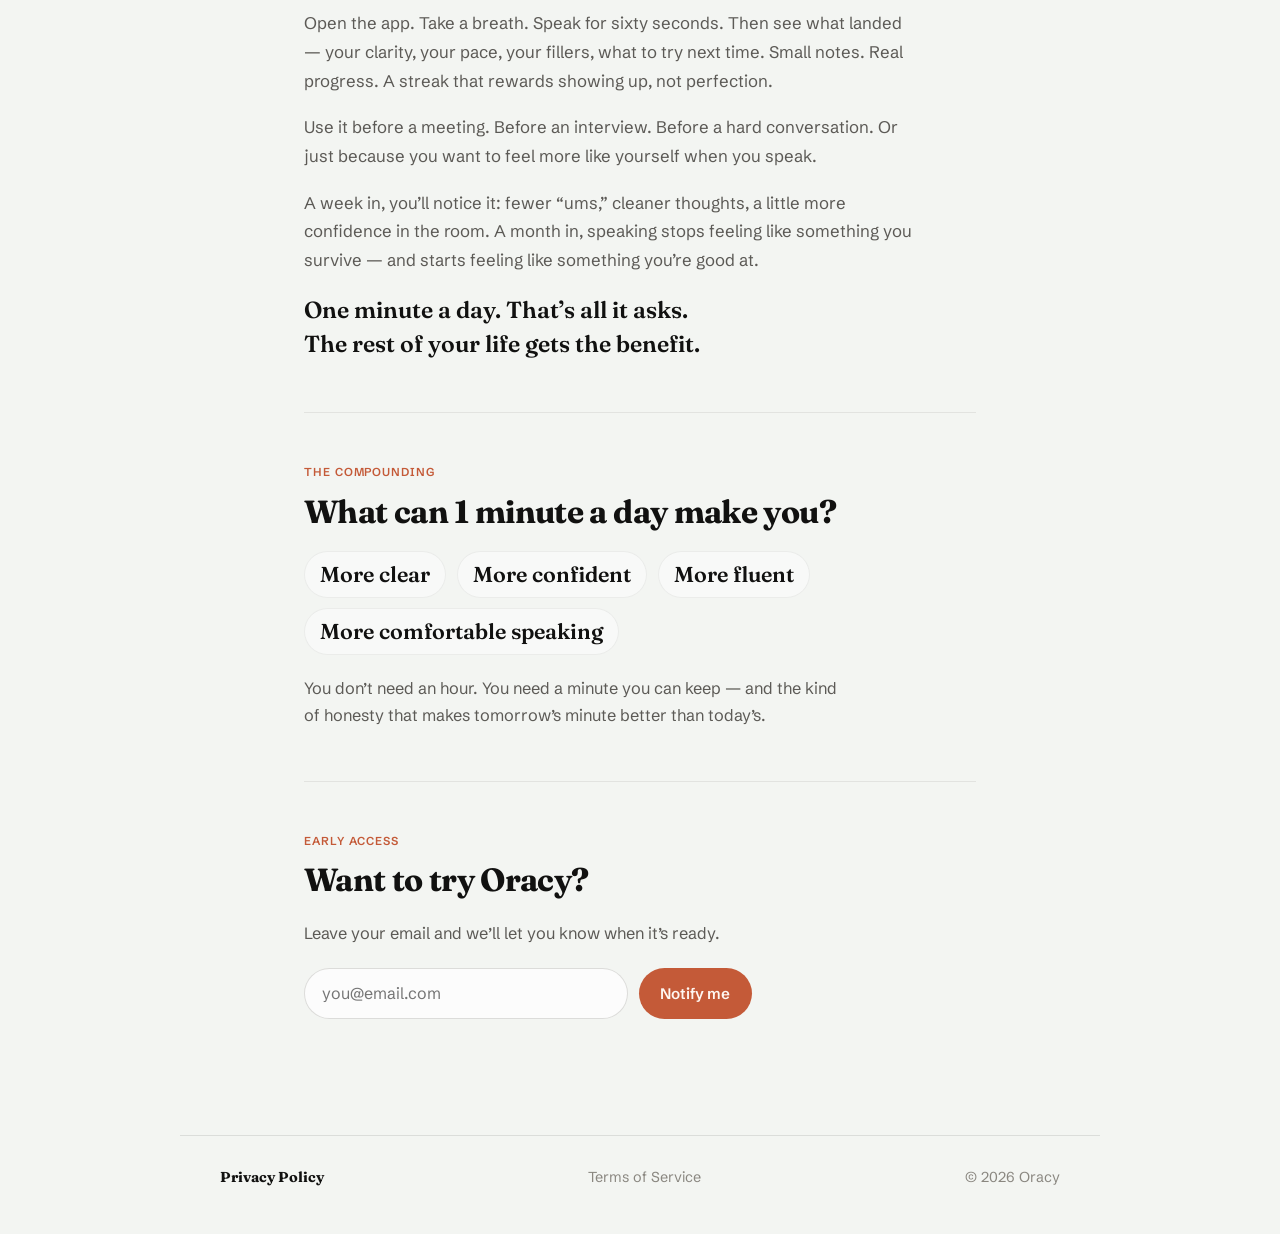
==== commit e0e57ebe: "Rewrite landing for one-minute habit story and waitlist RSVP. Co-authored-by: Cursor <cursoragent@cu" ====
--- a/index.html
+++ b/index.html
@@ -3,160 +3,207 @@
 <head>
   <meta charset="utf-8" />
   <meta name="viewport" content="width=device-width, initial-scale=1" />
-  <title>Oracy — One minute a day</title>
-  <meta name="description" content="One minute of speaking practice a day. Short prompts, honest feedback, a habit that makes you clearer." />
-  <meta name="theme-color" content="#f4f7f4" />
+  <title>Oracy — Just 1 minute of speaking every day</title>
+  <meta name="description" content="Just 1 minute of speaking every day. Speak out loud, get AI feedback, notice what you can improve, come back tomorrow." />
   <link rel="preconnect" href="https://fonts.googleapis.com" />
   <link rel="preconnect" href="https://fonts.gstatic.com" crossorigin />
-  <link href="https://fonts.googleapis.com/css2?family=Fraunces:opsz,wght@9..144,500;9..144,600;9..144,700&family=Schibsted+Grotesk:wght@400;500;600&display=swap" rel="stylesheet" />
+  <link href="https://fonts.googleapis.com/css2?family=Fraunces:opsz,wght@9..144,600;9..144,700&family=Schibsted+Grotesk:wght@400;500;600&display=swap" rel="stylesheet" />
   <link rel="icon" href="/app-logo.jpg" type="image/jpeg" />
   <link rel="apple-touch-icon" href="/app-logo.jpg" />
   <link rel="stylesheet" href="/styles.css" />
+  <link rel="stylesheet" href="/landing.css" />
 </head>
 <body>
-  <header class="site-header reveal">
+  <div class="atmosphere" aria-hidden="true"></div>
+
+  <header class="site-header">
     <a class="brand" href="/">
-      <img class="brand-mark" src="/app-logo.jpg" width="32" height="32" alt="" />
+      <img class="brand-mark" src="/app-logo.jpg" width="36" height="36" alt="" />
       <span>Oracy</span>
     </a>
     <nav>
-      <a href="#habit">The habit</a>
+      <a href="#rsvp">Notify me</a>
       <a href="/privacy">Privacy</a>
     </nav>
   </header>
 
-  <main>
-    <section class="hero" aria-label="Oracy">
-      <div class="hero-plane" aria-hidden="true">
-        <img src="/app-logo.jpg" alt="" />
-        <div class="hero-veil"></div>
-      </div>
-
-      <div class="hero-copy">
-        <p class="brand-hero reveal d1">Oracy</p>
-        <h1 class="reveal d2">One minute a day.<br />Clearer every week.</h1>
-        <p class="lede reveal d3">Speak out loud. Get honest feedback. Come back tomorrow.</p>
-
-        <form class="rsvp reveal d4" id="rsvpForm" novalidate>
-          <div class="rsvp-row">
-            <label class="sr-only" for="email">Email</label>
+  <div class="page">
+    <main>
+      <section class="hero">
+        <img class="hero-logo" src="/app-logo.jpg" width="120" height="120" alt="Oracy" />
+        <p class="brand-hero">Oracy</p>
+        <h1>Just 1 minute of speaking every day.</h1>
+        <p class="lede">
+          A quiet daily habit for your voice — one prompt, sixty seconds out loud,
+          honest AI feedback. No audience. No pressure.
+        </p>
+        <div class="hero-actions">
+          <a class="btn btn-primary" href="#rsvp">Want to try Oracy?</a>
+          <a class="btn-quiet" href="#how">See how it works</a>
+        </div>
+      </section>
+
+      <section class="section" id="how">
+        <p class="section-label">The habit</p>
+        <h2>Small enough to keep. Strong enough to matter.</h2>
+        <ol class="habit-list">
+          <li><span class="n">1</span><span>1 minute a day</span></li>
+          <li><span class="n">2</span><span>Speak out loud</span></li>
+          <li><span class="n">3</span><span>Get AI feedback</span></li>
+          <li><span class="n">4</span><span>Notice what you can improve</span></li>
+          <li><span class="n">5</span><span>Come back tomorrow</span></li>
+        </ol>
+      </section>
+
+      <section class="section">
+        <p class="section-label">Why it works</p>
+        <div class="story">
+          <p class="pull">
+            Most of us practice thinking in our heads. Almost nobody practices speaking.
+          </p>
+          <p>
+            Oracy is a quiet daily habit for your voice: one minute, one prompt, honest
+            feedback. No audience. No pressure. Just you, speaking out loud, and getting
+            better at it.
+          </p>
+          <p>
+            Open the app. Take a breath. Speak for sixty seconds. Then see what landed —
+            your clarity, your pace, your fillers, what to try next time. Small notes.
+            Real progress. A streak that rewards showing up, not perfection.
+          </p>
+          <p>
+            Use it before a meeting. Before an interview. Before a hard conversation. Or
+            just because you want to feel more like yourself when you speak.
+          </p>
+          <p>
+            A week in, you’ll notice it: fewer “ums,” cleaner thoughts, a little more
+            confidence in the room. A month in, speaking stops feeling like something
+            you survive — and starts feeling like something you’re good at.
+          </p>
+          <p class="pull">
+            One minute a day. That’s all it asks.<br />
+            The rest of your life gets the benefit.
+          </p>
+        </div>
+      </section>
+
+      <section class="section">
+        <p class="section-label">The compounding</p>
+        <h2>What can 1 minute a day make you?</h2>
+        <div class="outcomes" aria-label="Outcomes">
+          <span class="outcome">More clear</span>
+          <span class="outcome">More confident</span>
+          <span class="outcome">More fluent</span>
+          <span class="outcome">More comfortable speaking</span>
+        </div>
+        <p class="support">
+          You don’t need an hour. You need a minute you can keep — and the kind of
+          honesty that makes tomorrow’s minute better than today’s.
+        </p>
+      </section>
+
+      <section class="section" id="rsvp">
+        <p class="section-label">Early access</p>
+        <h2>Want to try Oracy?</h2>
+        <p class="support" style="margin-bottom: 1.35rem;">
+          Leave your email and we’ll let you know when it’s ready.
+        </p>
+
+        <div class="rsvp-box">
+          <form class="rsvp-form" id="rsvpForm" novalidate>
+            <label class="hidden" for="email">Email</label>
             <input
               id="email"
               name="email"
               type="email"
+              inputmode="email"
               autocomplete="email"
+              placeholder="you@email.com"
               required
-              placeholder="Email for early access"
               maxlength="254"
             />
-            <input class="hp" name="company" tabindex="-1" autocomplete="off" aria-hidden="true" />
-            <button type="submit" id="rsvpBtn">Notify me</button>
+            <button class="btn btn-primary" id="rsvpBtn" type="submit">Notify me</button>
+          </form>
+          <p class="rsvp-msg hidden" id="rsvpMsg" role="status" aria-live="polite"></p>
+          <div class="rsvp-success-card hidden" id="rsvpSuccess">
+            <strong>You’re on the list.</strong>
+            <p>We’ll email you when Oracy is ready. One minute a day starts soon.</p>
           </div>
-          <p class="rsvp-note" id="rsvpMsg">We’ll email you when the app is ready. Nothing else.</p>
-        </form>
-      </div>
-    </section>
-
-    <section class="habit" id="habit">
-      <p class="habit-kicker reveal">What it makes you</p>
-      <h2 class="reveal">Not louder.<br />Just clearer.</h2>
-      <p class="habit-lede reveal">
-        One quiet minute of speaking practice compounds. You stop scrambling for words when it matters.
-      </p>
-
-      <ol class="habit-lines">
-        <li class="reveal">
-          <span class="habit-num">01</span>
-          <div>
-            <strong>Meetings</strong>
-            <p>You take your turn without that freeze in the chest.</p>
-          </div>
-        </li>
-        <li class="reveal">
-          <span class="habit-num">02</span>
-          <div>
-            <strong>Interviews</strong>
-            <p>Answers land clean — practiced, not memorized.</p>
-          </div>
-        </li>
-        <li class="reveal">
-          <span class="habit-num">03</span>
-          <div>
-            <strong>Everyday talk</strong>
-            <p>You sound sure of yourself without performing.</p>
-          </div>
-        </li>
-      </ol>
-    </section>
-  </main>
+        </div>
+      </section>
+    </main>
+  </div>
 
   <footer class="site-footer">
-    <a href="/">Oracy</a>
-    <div class="site-footer-links">
-      <a href="/privacy">Privacy</a>
-      <a href="/terms">Terms</a>
-      <span>© <span id="y"></span></span>
-    </div>
+    <a href="/privacy">Privacy Policy</a>
+    <a href="/terms">Terms of Service</a>
+    <span>© <span id="y"></span> Oracy</span>
   </footer>
 
   <script>
     document.getElementById('y').textContent = new Date().getFullYear()
 
-    const reduce = window.matchMedia('(prefers-reduced-motion: reduce)').matches
-    if (!reduce) {
-      const io = new IntersectionObserver((entries) => {
-        for (const e of entries) {
-          if (e.isIntersecting) {
-            e.target.classList.add('in')
-            io.unobserve(e.target)
-          }
-        }
-      }, { threshold: 0.18 })
-      document.querySelectorAll('.reveal').forEach((el) => io.observe(el))
-    } else {
-      document.querySelectorAll('.reveal').forEach((el) => el.classList.add('in'))
+    const form = document.getElementById('rsvpForm')
+    const emailInput = document.getElementById('email')
+    const btn = document.getElementById('rsvpBtn')
+    const msg = document.getElementById('rsvpMsg')
+    const success = document.getElementById('rsvpSuccess')
+
+    function showMsg(text, kind) {
+      msg.textContent = text
+      msg.className = 'rsvp-msg ' + kind
+      msg.classList.remove('hidden')
     }
 
-    const form = document.getElementById('rsvpForm')
-    const msg = document.getElementById('rsvpMsg')
-    const btn = document.getElementById('rsvpBtn')
-    const emailInput = document.getElementById('email')
+    function hideMsg() {
+      msg.classList.add('hidden')
+      msg.textContent = ''
+    }
+
+    function isValidEmail(value) {
+      return /^[^\s@]+@[^\s@]+\.[^\s@]{2,}$/.test(value) && value.length <= 254
+    }
 
     form.addEventListener('submit', async (e) => {
       e.preventDefault()
-      msg.classList.remove('rsvp-err', 'rsvp-ok')
+      hideMsg()
+      success.classList.add('hidden')
+
       const email = emailInput.value.trim()
-      if (!email) {
-        msg.textContent = 'Enter your email to join.'
-        msg.classList.add('rsvp-err')
+      if (!isValidEmail(email)) {
+        showMsg('Enter a valid email address.', 'error')
+        emailInput.focus()
         return
       }
+
       btn.disabled = true
-      const prev = btn.textContent
-      btn.textContent = '…'
+      emailInput.disabled = true
+      showMsg('Saving…', 'info')
+
       try {
-        const res = await fetch('/api/rsvp', {
+        const res = await fetch('/api/interested', {
           method: 'POST',
           headers: { 'Content-Type': 'application/json' },
-          body: JSON.stringify({
-            email,
-            company: form.company.value,
-            source: 'website'
-          })
+          body: JSON.stringify({ email })
         })
         const data = await res.json().catch(() => ({}))
-        if (!res.ok) throw new Error(data.error || 'Could not save')
-        msg.textContent = data.already
-          ? 'You’re already on the list.'
-          : 'You’re in. We’ll be in touch.'
-        msg.classList.add('rsvp-ok')
-        form.reset()
+
+        if (!res.ok) {
+          throw new Error(data.error || 'Something went wrong. Try again.')
+        }
+
+        form.classList.add('hidden')
+        hideMsg()
+        success.classList.remove('hidden')
+
+        if (data.status === 'duplicate') {
+          success.querySelector('strong').textContent = 'You’re already on the list.'
+          success.querySelector('p').textContent = data.message || 'We’ll be in touch when Oracy is ready.'
+        }
       } catch (err) {
-        msg.textContent = err.message || 'Something went wrong.'
-        msg.classList.add('rsvp-err')
-      } finally {
+        showMsg(err.message || 'Couldn’t save that email. Try again.', 'error')
         btn.disabled = false
-        btn.textContent = prev
+        emailInput.disabled = false
       }
     })
   </script>
--- a/landing.css
+++ b/landing.css
@@ -0,0 +1,274 @@
+/* Landing page sections — keeps styles.css for shared site chrome. */
+
+.page {
+  max-width: 720px;
+  margin: 0 auto;
+  padding: 0 1.5rem 4rem;
+}
+
+.hero {
+  padding: 12vh 0 3.5rem;
+}
+
+.hero-logo {
+  margin-bottom: 1.5rem;
+}
+
+.brand-hero {
+  margin-bottom: 1rem;
+}
+
+.hero h1 {
+  font-size: clamp(1.75rem, 5vw, 2.35rem);
+  line-height: 1.2;
+  letter-spacing: -0.02em;
+  max-width: 16ch;
+}
+
+.lede {
+  max-width: 32rem;
+  margin-bottom: 1.75rem;
+}
+
+.hero-actions {
+  display: flex;
+  flex-wrap: wrap;
+  gap: 0.85rem 1.25rem;
+  align-items: center;
+}
+
+.btn {
+  display: inline-flex;
+  align-items: center;
+  justify-content: center;
+  border: 0;
+  border-radius: 999px;
+  padding: 0.85rem 1.35rem;
+  font: inherit;
+  font-weight: 600;
+  font-size: 0.95rem;
+  cursor: pointer;
+  text-decoration: none;
+  transition: transform 0.15s ease, opacity 0.15s ease;
+}
+
+.btn:active {
+  transform: scale(0.98);
+}
+
+.btn-primary {
+  background: var(--accent);
+  color: #fff7f2;
+}
+
+.btn-primary:hover {
+  opacity: 0.92;
+}
+
+.btn-primary:disabled {
+  opacity: 0.55;
+  cursor: wait;
+}
+
+.btn-quiet {
+  color: var(--muted);
+  background: transparent;
+  padding-left: 0.25rem;
+  padding-right: 0.25rem;
+  font-weight: 500;
+}
+
+.btn-quiet:hover {
+  color: var(--accent);
+}
+
+.section {
+  padding: 3.25rem 0;
+  border-top: 1px solid rgba(28, 23, 20, 0.08);
+}
+
+.section-label {
+  margin: 0 0 0.85rem;
+  text-transform: uppercase;
+  letter-spacing: 0.08em;
+  font-size: 0.72rem;
+  font-weight: 600;
+  color: var(--accent);
+}
+
+.section h2 {
+  margin: 0 0 1.25rem;
+  font-family: Fraunces, Georgia, serif;
+  font-size: clamp(1.55rem, 3.5vw, 2rem);
+  font-weight: 700;
+  letter-spacing: -0.02em;
+  line-height: 1.2;
+  color: var(--ink);
+}
+
+.habit-list {
+  list-style: none;
+  margin: 0;
+  padding: 0;
+  display: grid;
+  gap: 0.85rem;
+}
+
+.habit-list li {
+  display: grid;
+  grid-template-columns: 1.75rem 1fr;
+  gap: 0.85rem;
+  align-items: baseline;
+  color: var(--muted);
+  font-size: 1.05rem;
+  line-height: 1.45;
+}
+
+.habit-list .n {
+  font-family: Fraunces, Georgia, serif;
+  font-weight: 700;
+  color: var(--accent);
+  font-size: 1.05rem;
+}
+
+.story {
+  display: grid;
+  gap: 1.15rem;
+}
+
+.story p {
+  margin: 0;
+  color: var(--muted);
+  font-size: 1.05rem;
+  line-height: 1.7;
+  max-width: 38rem;
+}
+
+.story .pull {
+  font-family: Fraunces, Georgia, serif;
+  font-size: clamp(1.2rem, 2.8vw, 1.45rem);
+  font-weight: 600;
+  color: var(--ink);
+  line-height: 1.45;
+  max-width: 28rem;
+}
+
+.outcomes {
+  display: flex;
+  flex-wrap: wrap;
+  gap: 0.65rem;
+  margin: 0 0 1.25rem;
+}
+
+.outcome {
+  font-family: Fraunces, Georgia, serif;
+  font-size: clamp(1.15rem, 2.6vw, 1.35rem);
+  font-weight: 600;
+  color: var(--ink);
+  padding: 0.55rem 0.95rem;
+  border-radius: 999px;
+  background: rgba(255, 255, 255, 0.45);
+  border: 1px solid rgba(28, 23, 20, 0.06);
+}
+
+.section .support {
+  margin: 0;
+  color: var(--muted);
+  font-size: 1.02rem;
+  line-height: 1.65;
+  max-width: 34rem;
+}
+
+.rsvp-box {
+  margin-top: 0.5rem;
+}
+
+.rsvp-form {
+  display: grid;
+  grid-template-columns: 1fr auto;
+  gap: 0.65rem;
+  max-width: 28rem;
+}
+
+.rsvp-form input[type="email"] {
+  width: 100%;
+  min-width: 0;
+  padding: 0.9rem 1.05rem;
+  border-radius: 999px;
+  border: 1px solid rgba(28, 23, 20, 0.14);
+  background: rgba(255, 255, 255, 0.72);
+  font: inherit;
+  font-size: 1rem;
+  color: var(--ink);
+  outline: none;
+}
+
+.rsvp-form input[type="email"]:focus {
+  border-color: rgba(196, 106, 74, 0.55);
+  box-shadow: 0 0 0 3px rgba(196, 106, 74, 0.14);
+}
+
+.rsvp-form input[type="email"]:disabled {
+  opacity: 0.7;
+}
+
+.rsvp-msg {
+  margin: 0.85rem 0 0;
+  font-size: 0.95rem;
+  line-height: 1.45;
+  min-height: 1.4em;
+}
+
+.rsvp-msg.error { color: #a33b2c; }
+.rsvp-msg.success { color: #2f6b45; }
+.rsvp-msg.info { color: var(--muted); }
+
+.rsvp-success-card {
+  max-width: 28rem;
+  padding: 1.15rem 1.25rem;
+  border-radius: 18px;
+  background: rgba(255, 255, 255, 0.55);
+  border: 1px solid rgba(47, 107, 69, 0.18);
+}
+
+.rsvp-success-card strong {
+  display: block;
+  font-family: Fraunces, Georgia, serif;
+  font-size: 1.2rem;
+  margin-bottom: 0.35rem;
+  color: var(--ink);
+}
+
+.rsvp-success-card p {
+  margin: 0;
+  color: var(--muted);
+  line-height: 1.5;
+}
+
+.hidden { display: none !important; }
+
+@media (max-width: 560px) {
+  .hero {
+    padding-top: 8vh;
+  }
+
+  .rsvp-form {
+    grid-template-columns: 1fr;
+  }
+
+  .btn-primary {
+    width: 100%;
+  }
+
+  .outcomes {
+    gap: 0.5rem;
+  }
+
+  .outcome {
+    font-size: 1.05rem;
+  }
+}
+
+@media (prefers-reduced-motion: reduce) {
+  .btn { transition: none; }
+}
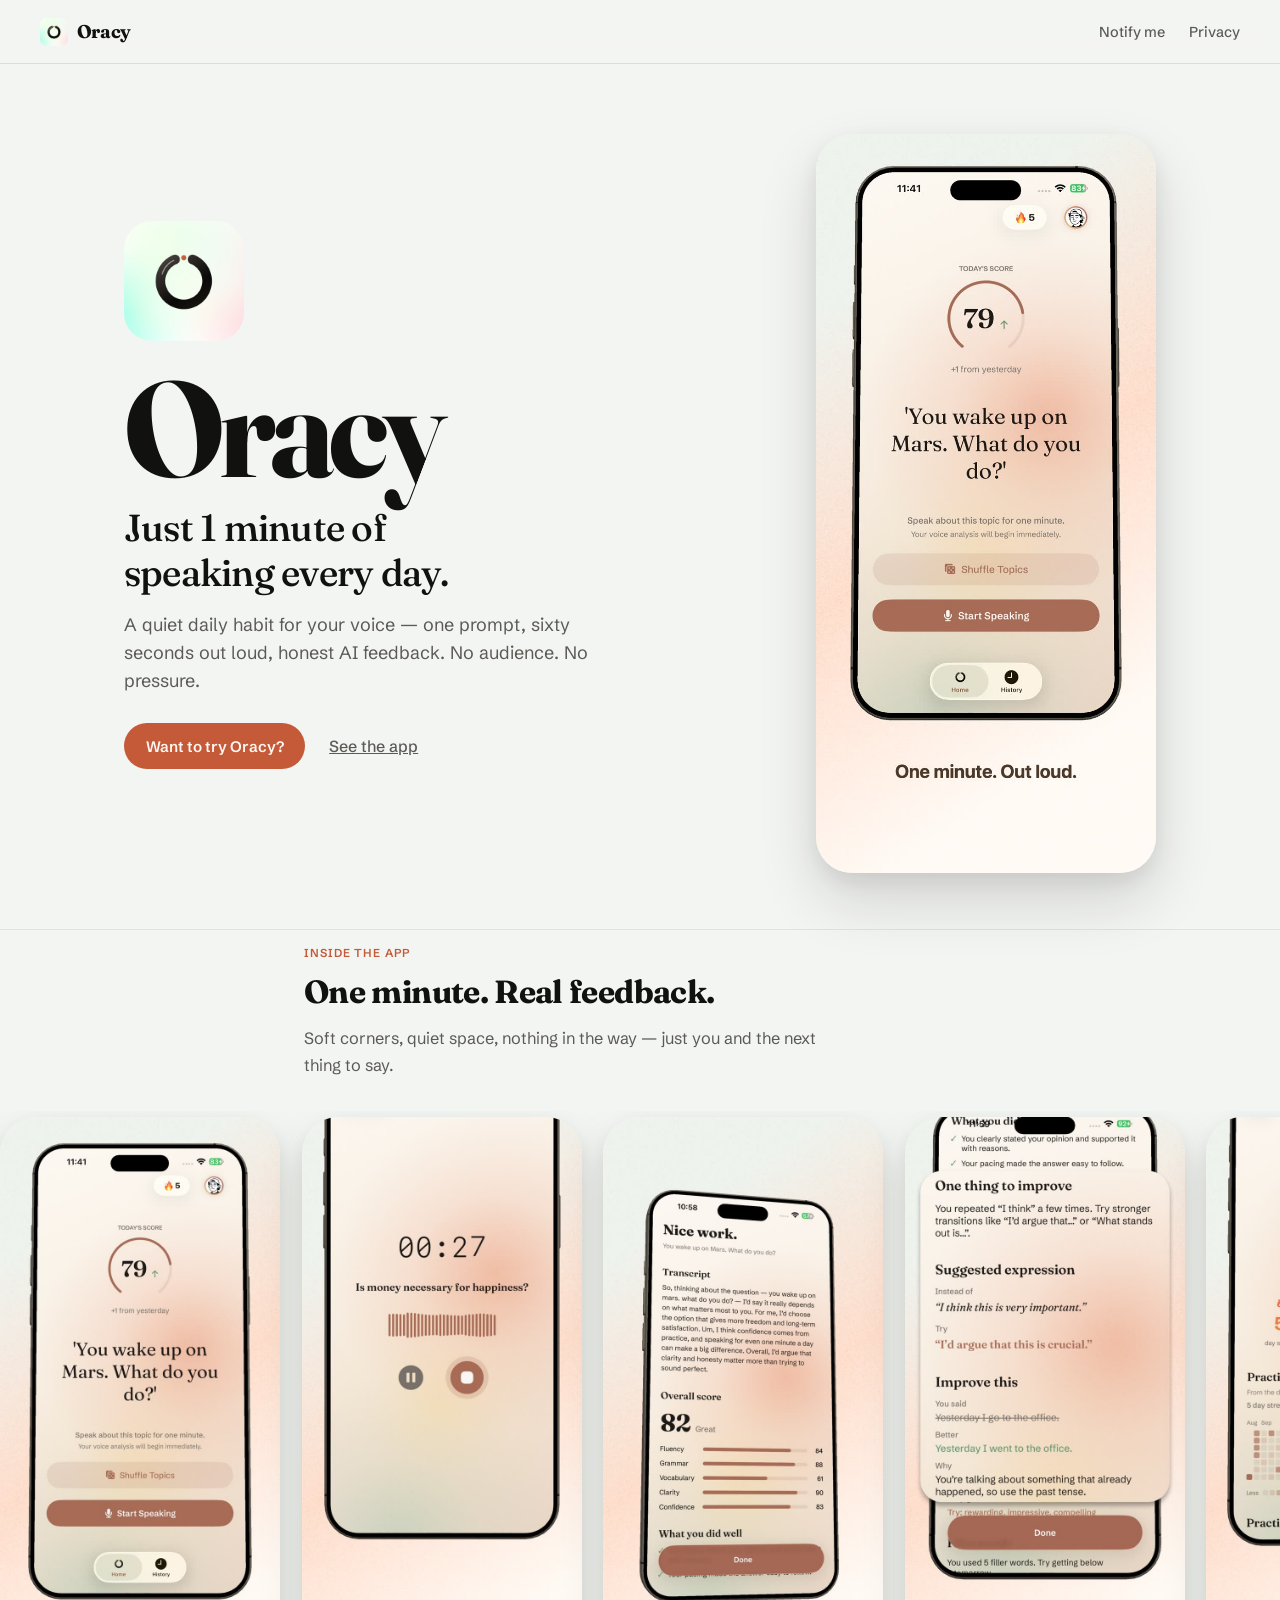
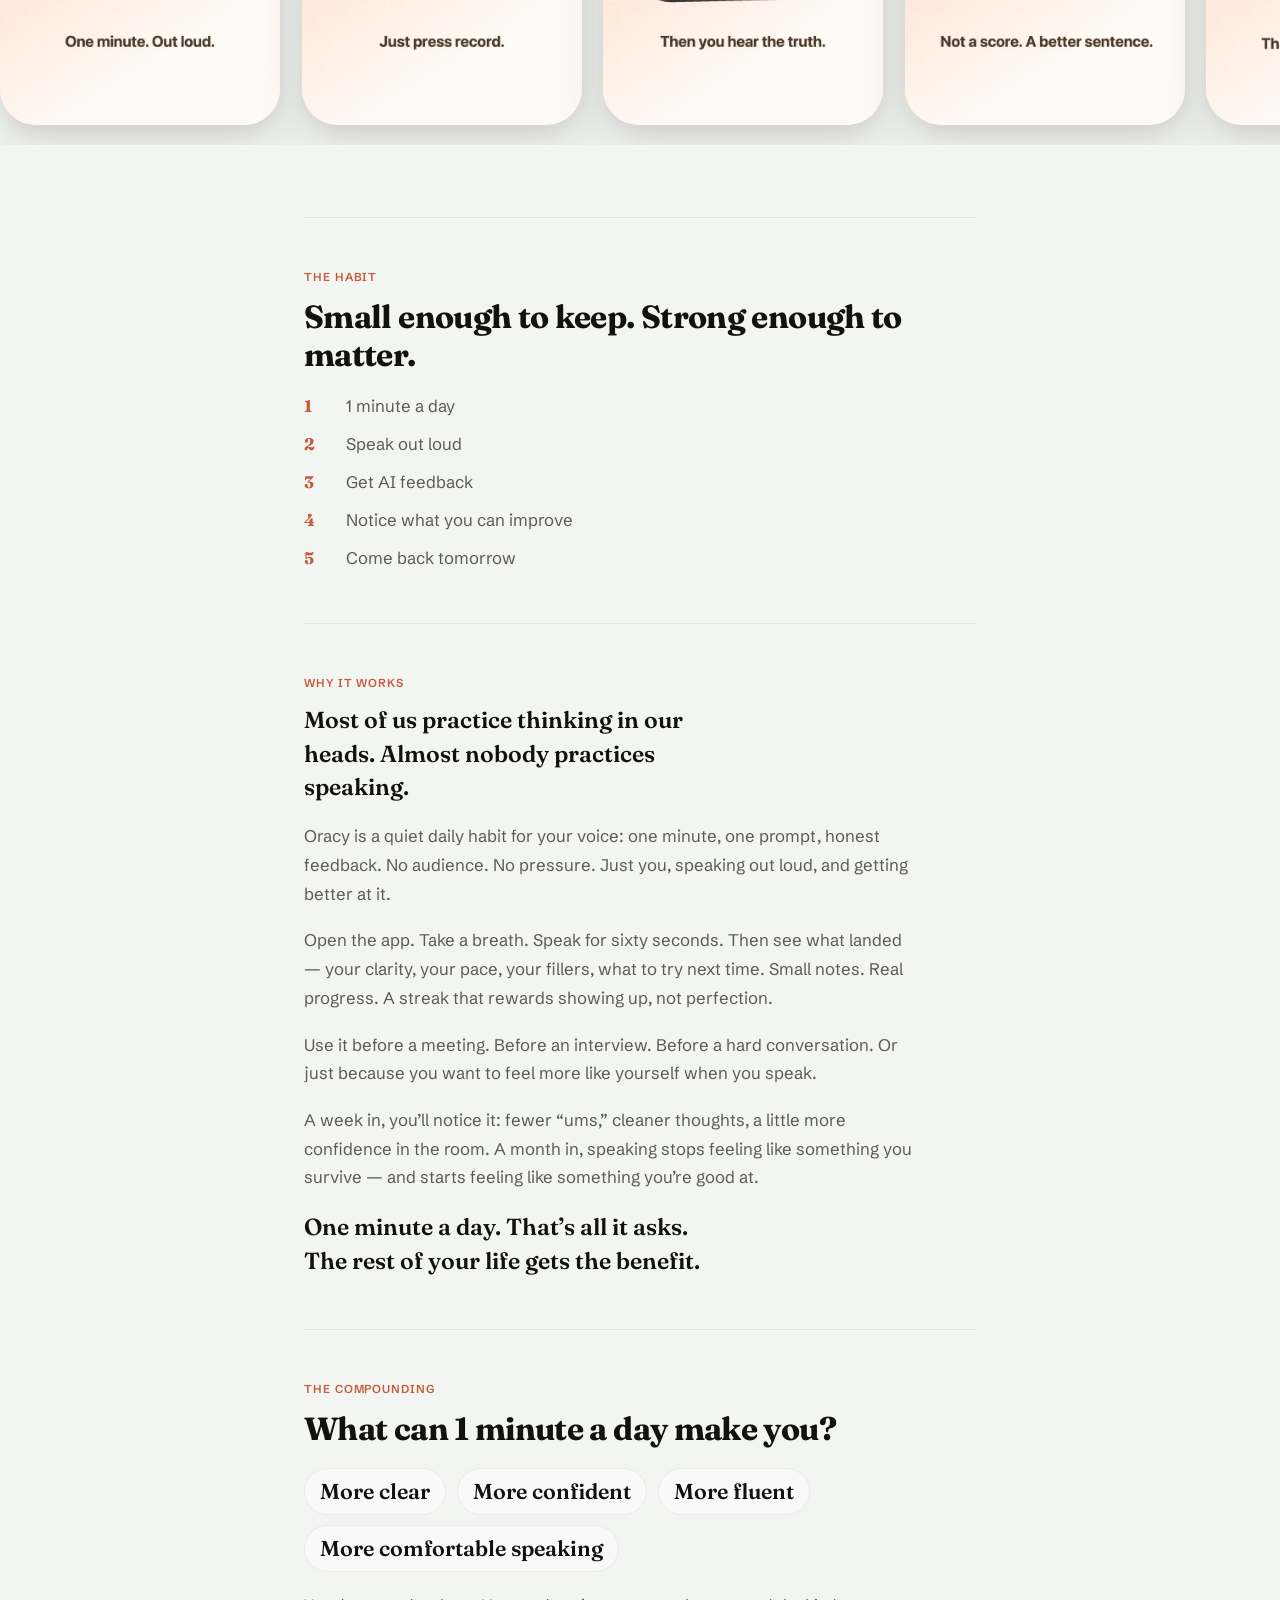
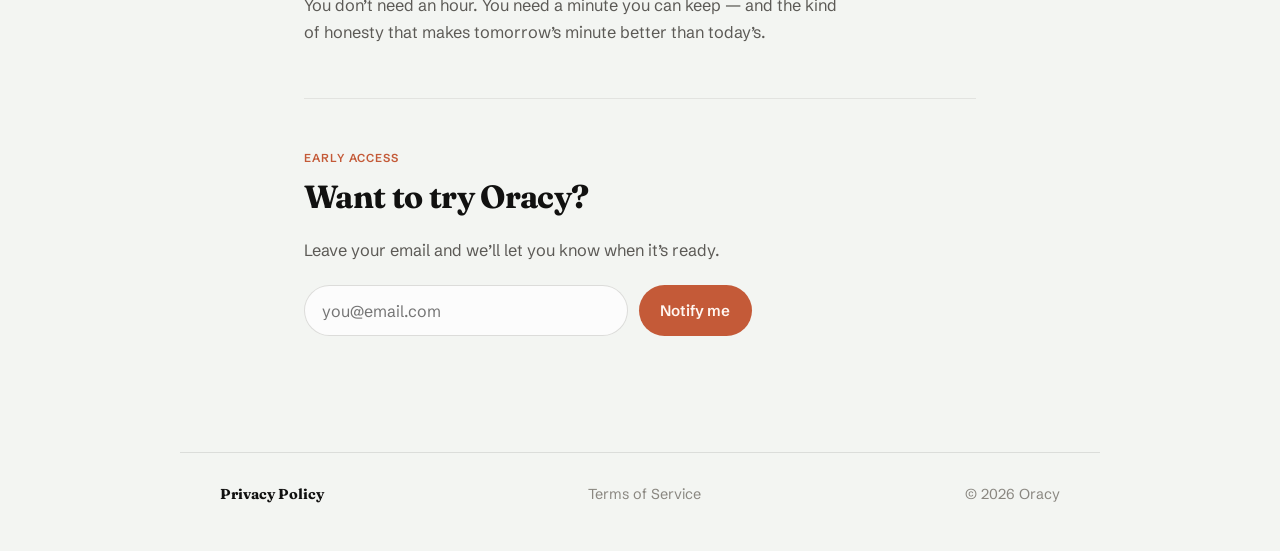
==== commit e5f7e984: "Add App Store-style screenshot gallery to the landing page Show the Oracy phone previews in the hero" ====
--- a/index.html
+++ b/index.html
@@ -27,22 +27,68 @@
     </nav>
   </header>
 
-  <div class="page">
-    <main>
+  <main>
+    <div class="page">
       <section class="hero">
-        <img class="hero-logo" src="/app-logo.jpg" width="120" height="120" alt="Oracy" />
-        <p class="brand-hero">Oracy</p>
-        <h1>Just 1 minute of speaking every day.</h1>
-        <p class="lede">
-          A quiet daily habit for your voice — one prompt, sixty seconds out loud,
-          honest AI feedback. No audience. No pressure.
+        <div class="hero-copy">
+          <img class="hero-logo" src="/app-logo.jpg" width="120" height="120" alt="Oracy" />
+          <p class="brand-hero">Oracy</p>
+          <h1>Just 1 minute of speaking every day.</h1>
+          <p class="lede">
+            A quiet daily habit for your voice — one prompt, sixty seconds out loud,
+            honest AI feedback. No audience. No pressure.
+          </p>
+          <div class="hero-actions">
+            <a class="btn btn-primary" href="#rsvp">Want to try Oracy?</a>
+            <a class="btn-quiet" href="#preview">See the app</a>
+          </div>
+        </div>
+        <figure class="hero-shot">
+          <img
+            src="/assets/screenshots/home.jpg"
+            width="660"
+            height="1434"
+            alt="Oracy home screen with today’s prompt and Start Speaking"
+            decoding="async"
+            fetchpriority="high"
+          />
+        </figure>
+      </section>
+    </div>
+
+    <section class="shots" id="preview" aria-label="App previews">
+      <div class="shots-intro page-inset">
+        <p class="section-label">Inside the app</p>
+        <h2>One minute. Real feedback.</h2>
+        <p class="support">
+          Soft corners, quiet space, nothing in the way — just you and the next thing to say.
         </p>
-        <div class="hero-actions">
-          <a class="btn btn-primary" href="#rsvp">Want to try Oracy?</a>
-          <a class="btn-quiet" href="#how">See how it works</a>
-        </div>
-      </section>
-
+      </div>
+      <div class="shots-rail" tabindex="0" role="region" aria-label="Screenshot gallery">
+        <ul class="shots-track">
+          <li class="shot">
+            <img src="/assets/screenshots/home.jpg" width="660" height="1434" alt="Home: today’s prompt and Start Speaking" loading="lazy" decoding="async" />
+          </li>
+          <li class="shot">
+            <img src="/assets/screenshots/record.jpg" width="660" height="1434" alt="Recording: speak for one minute" loading="lazy" decoding="async" />
+          </li>
+          <li class="shot">
+            <img src="/assets/screenshots/feedback.jpg" width="660" height="1434" alt="Feedback: score and transcript" loading="lazy" decoding="async" />
+          </li>
+          <li class="shot">
+            <img src="/assets/screenshots/improve.jpg" width="660" height="1434" alt="Improve: suggested expressions and corrections" loading="lazy" decoding="async" />
+          </li>
+          <li class="shot">
+            <img src="/assets/screenshots/profile.jpg" width="660" height="1434" alt="Profile: streak, words spoken, and practice activity" loading="lazy" decoding="async" />
+          </li>
+          <li class="shot">
+            <img src="/assets/screenshots/progress.jpg" width="660" height="1434" alt="Progress: activity heatmap and practice pulse" loading="lazy" decoding="async" />
+          </li>
+        </ul>
+      </div>
+    </section>
+
+    <div class="page">
       <section class="section" id="how">
         <p class="section-label">The habit</p>
         <h2>Small enough to keep. Strong enough to matter.</h2>
@@ -131,8 +177,8 @@
           </div>
         </div>
       </section>
-    </main>
-  </div>
+    </div>
+  </main>
 
   <footer class="site-footer">
     <a href="/privacy">Privacy Policy</a>
--- a/styles.css
+++ b/styles.css
@@ -48,7 +48,10 @@
   align-items: center;
   justify-content: space-between;
   padding: 1.1rem clamp(1.25rem, 4vw, 2.5rem);
-  mix-blend-mode: multiply;
+  background: rgba(243, 245, 242, 0.92);
+  border-bottom: 1px solid var(--line);
+  backdrop-filter: blur(12px);
+  -webkit-backdrop-filter: blur(12px);
 }
 
 .brand {
--- a/landing.css
+++ b/landing.css
@@ -6,12 +6,38 @@
   padding: 0 1.5rem 4rem;
 }
 
+.page:has(.hero) {
+  padding-bottom: 0;
+}
+
+.page-inset {
+  max-width: 720px;
+  margin: 0 auto;
+  padding: 0 1.5rem;
+}
+
 .hero {
-  padding: 12vh 0 3.5rem;
+  position: relative;
+  display: grid;
+  gap: 2.75rem;
+  align-items: end;
+  min-height: auto;
+  overflow: visible;
+  padding: calc(4.5rem + 6vh) 0 3.25rem;
+}
+
+.hero-copy {
+  position: relative;
+  z-index: 1;
+  min-width: 0;
+  width: auto;
+  max-width: none;
+  padding: 0;
 }
 
 .hero-logo {
   margin-bottom: 1.5rem;
+  border-radius: 28px;
 }
 
 .brand-hero {
@@ -35,6 +61,135 @@
   flex-wrap: wrap;
   gap: 0.85rem 1.25rem;
   align-items: center;
+}
+
+/* App Store–style phone preview in the hero */
+.hero-shot {
+  margin: 0;
+  justify-self: center;
+  width: min(100%, 280px);
+}
+
+.hero-shot img {
+  display: block;
+  width: 100%;
+  height: auto;
+  border-radius: 36px;
+  box-shadow:
+    0 28px 60px rgba(28, 23, 20, 0.14),
+    0 8px 20px rgba(28, 23, 20, 0.08);
+}
+
+@media (min-width: 900px) {
+  .page:has(.hero) {
+    max-width: 1080px;
+  }
+
+  .hero {
+    grid-template-columns: minmax(0, 1.05fr) minmax(0, 0.95fr);
+    gap: 3.5rem;
+    align-items: center;
+    padding-bottom: 4rem;
+  }
+
+  .hero-shot {
+    width: min(100%, 340px);
+    justify-self: end;
+    transform: translateY(0.5rem);
+    animation: heroFloat 7s var(--ease, cubic-bezier(0.22, 1, 0.36, 1)) infinite alternate;
+  }
+}
+
+@keyframes heroFloat {
+  from { transform: translateY(0.5rem); }
+  to { transform: translateY(-0.65rem); }
+}
+
+/* Full-bleed App Store screenshot rail */
+.shots {
+  padding: 1rem 0 4.5rem;
+  border-top: 1px solid rgba(28, 23, 20, 0.08);
+}
+
+.shots-intro {
+  margin-bottom: 2rem;
+}
+
+.shots-intro h2 {
+  margin: 0 0 0.85rem;
+  font-family: Fraunces, Georgia, serif;
+  font-size: clamp(1.55rem, 3.5vw, 2rem);
+  font-weight: 700;
+  letter-spacing: -0.02em;
+  line-height: 1.2;
+  color: var(--ink);
+}
+
+.shots-intro .support {
+  margin: 0;
+  color: var(--muted);
+  font-size: 1.02rem;
+  line-height: 1.65;
+  max-width: 34rem;
+}
+
+.shots-rail {
+  overflow-x: auto;
+  overflow-y: hidden;
+  scroll-snap-type: x mandatory;
+  -webkit-overflow-scrolling: touch;
+  overscroll-behavior-x: contain;
+  scrollbar-width: thin;
+  scrollbar-color: rgba(28, 23, 20, 0.22) transparent;
+  outline: none;
+}
+
+.shots-rail:focus-visible {
+  box-shadow: inset 0 0 0 2px rgba(196, 106, 74, 0.45);
+}
+
+.shots-track {
+  list-style: none;
+  margin: 0;
+  padding: 0.35rem max(1.5rem, calc((100vw - 1080px) / 2 + 1.5rem)) 1.25rem;
+  display: flex;
+  gap: 1.15rem;
+  width: max-content;
+}
+
+.shot {
+  flex: 0 0 auto;
+  width: min(62vw, 260px);
+  scroll-snap-align: start;
+}
+
+.shot img {
+  display: block;
+  width: 100%;
+  height: auto;
+  border-radius: 32px;
+  box-shadow:
+    0 22px 48px rgba(28, 23, 20, 0.12),
+    0 6px 16px rgba(28, 23, 20, 0.06);
+  transition: transform 0.45s var(--ease, cubic-bezier(0.22, 1, 0.36, 1));
+}
+
+.shot:hover img {
+  transform: translateY(-4px);
+}
+
+@media (min-width: 720px) {
+  .shot {
+    width: 280px;
+  }
+
+  .shot img {
+    border-radius: 36px;
+  }
+
+  .shots-track {
+    gap: 1.35rem;
+  }
 }
 
 .btn {
@@ -249,7 +404,21 @@
 
 @media (max-width: 560px) {
   .hero {
-    padding-top: 8vh;
+    padding-top: calc(4.5rem + 4vh);
+    gap: 2.15rem;
+  }
+
+  .hero-shot {
+    width: min(100%, 240px);
+  }
+
+  .hero-shot img,
+  .shot img {
+    border-radius: 28px;
+  }
+
+  .shot {
+    width: min(72vw, 240px);
   }
 
   .rsvp-form {
@@ -270,5 +439,7 @@
 }
 
 @media (prefers-reduced-motion: reduce) {
-  .btn { transition: none; }
-}
+  .btn,
+  .shot img { transition: none; }
+  .hero-shot { animation: none; }
+}
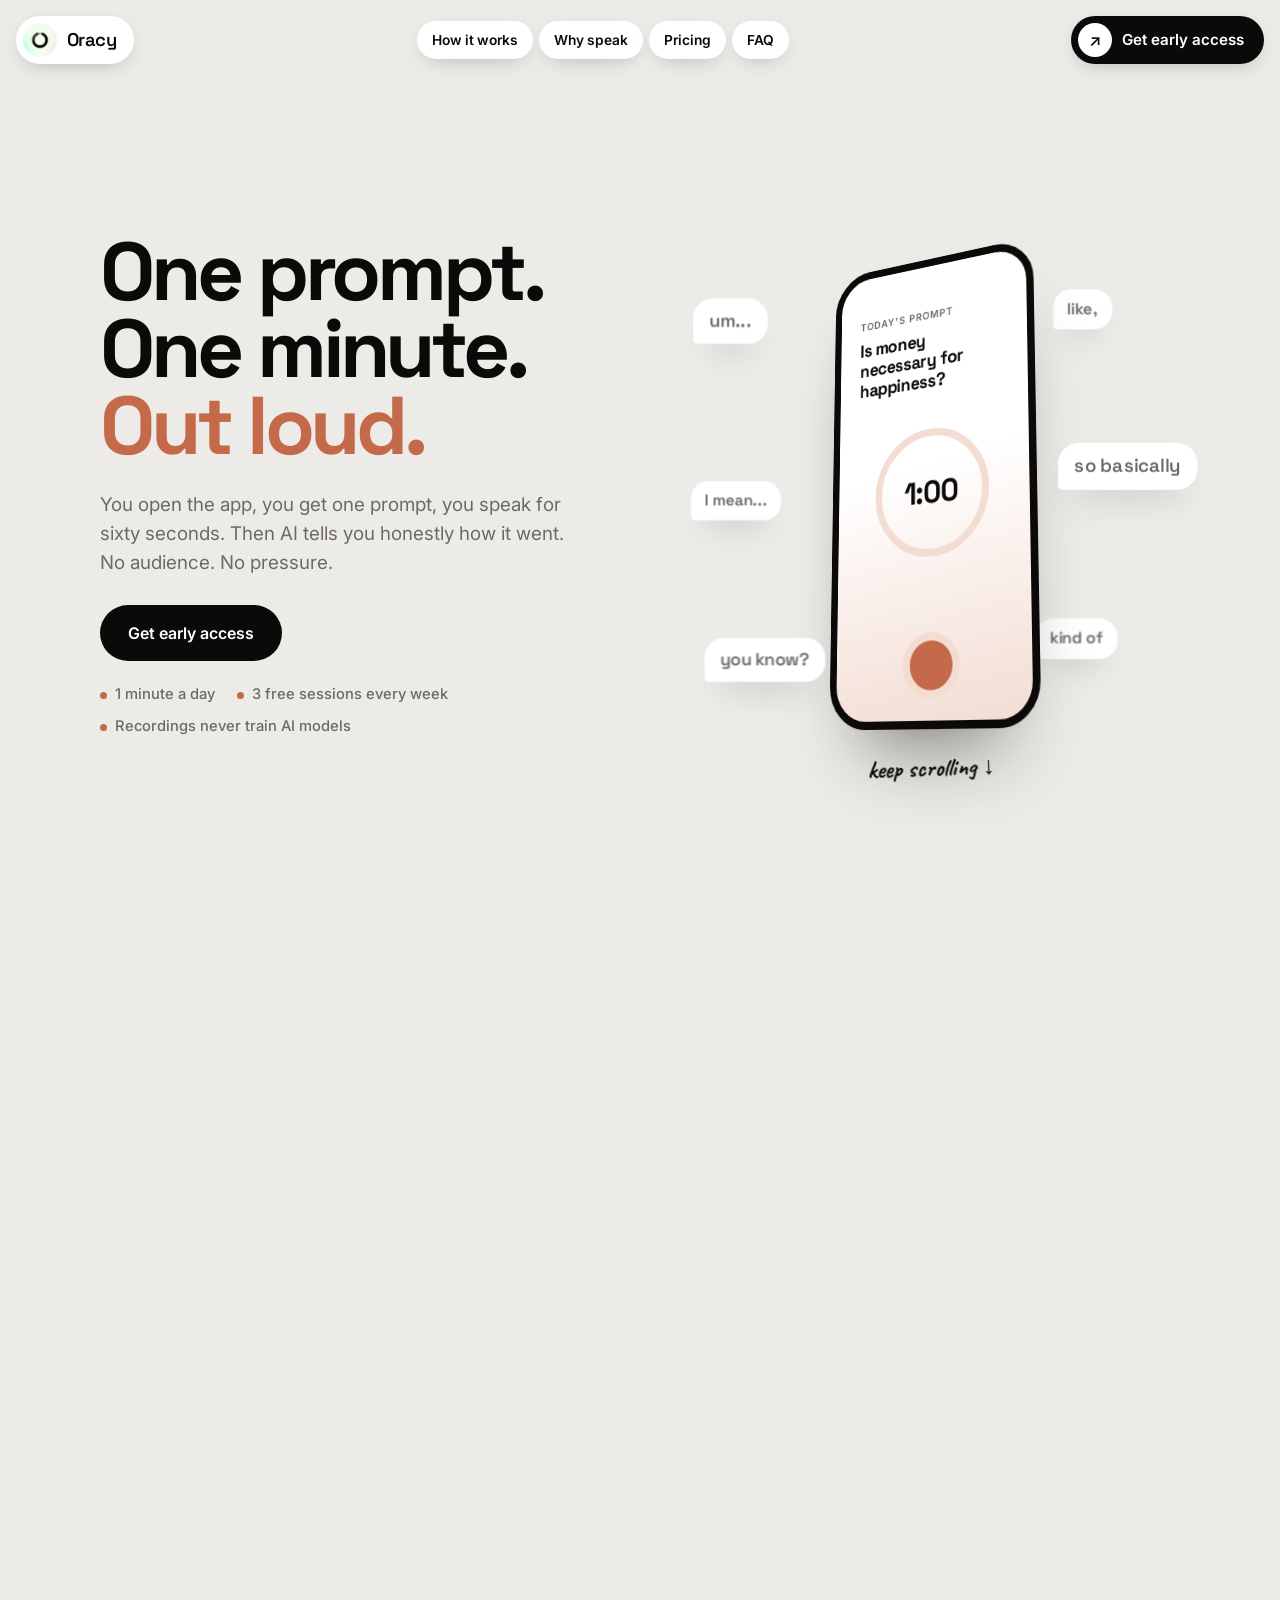
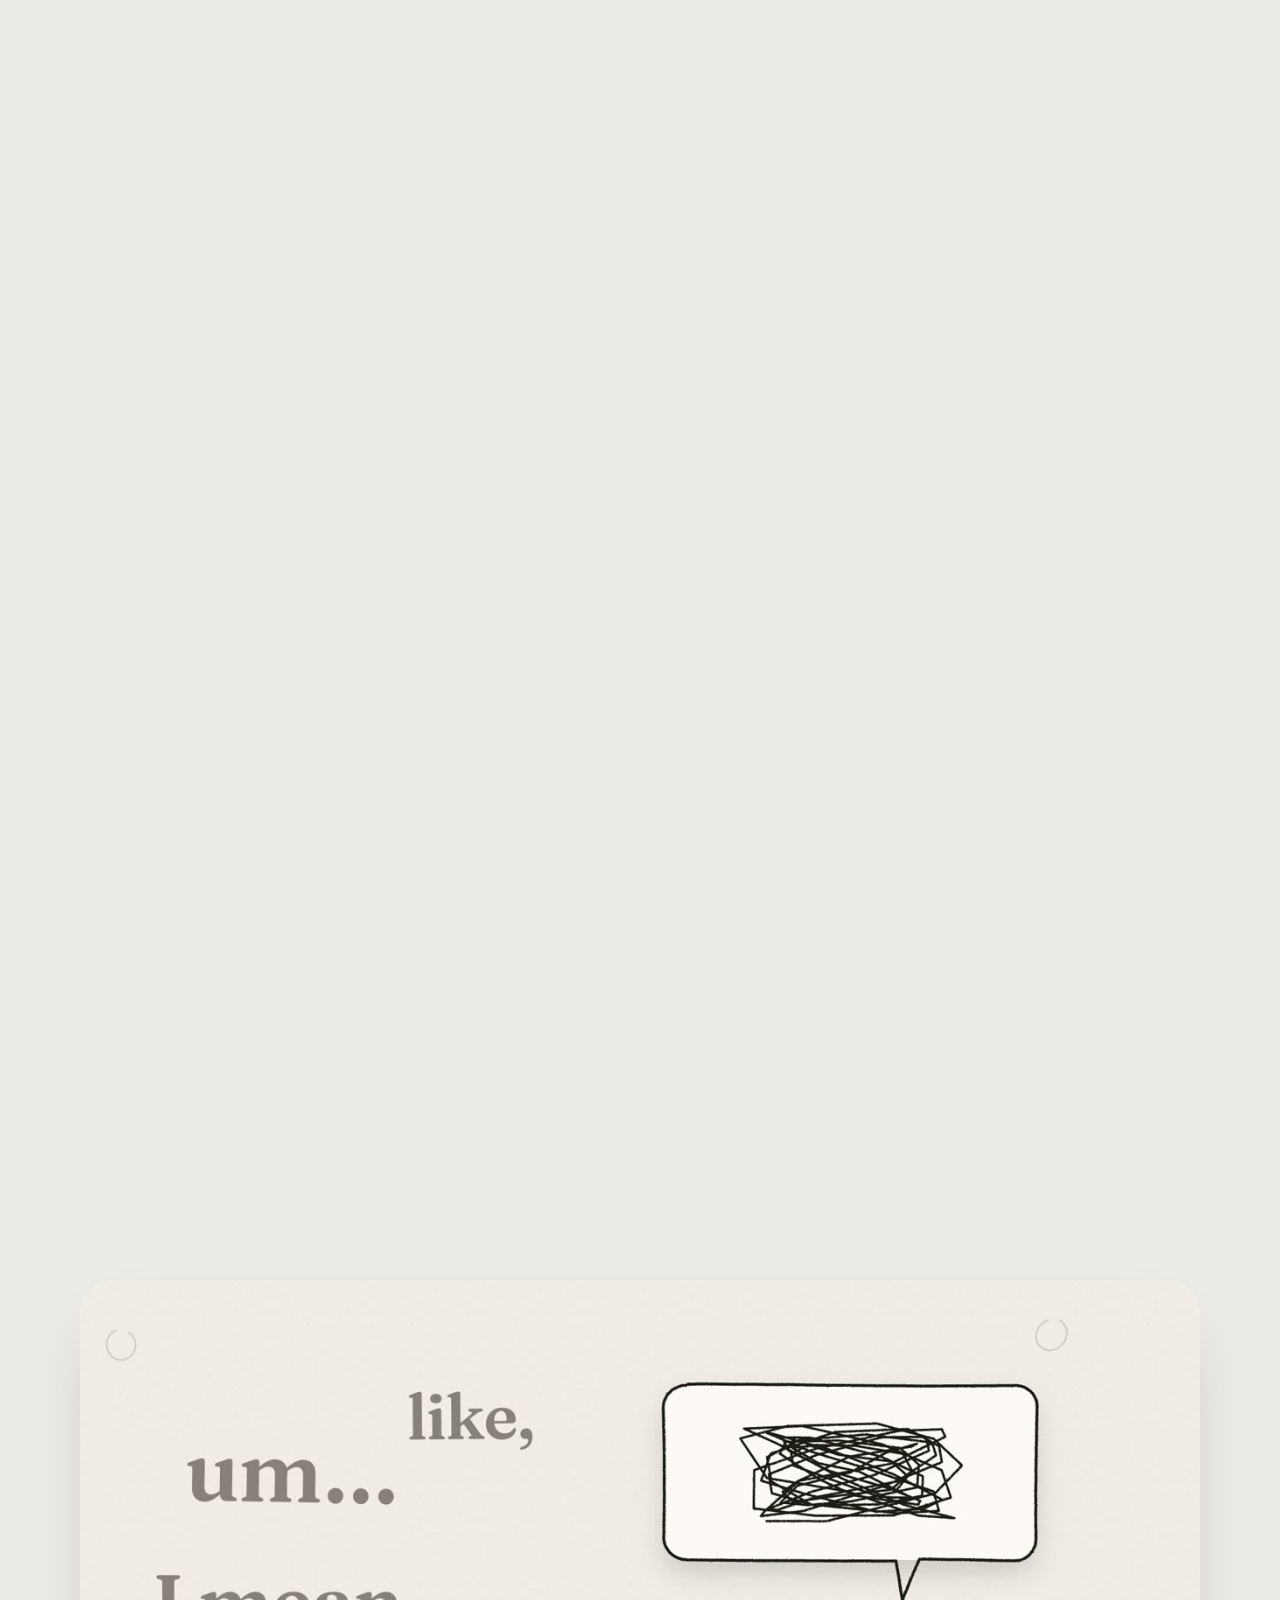
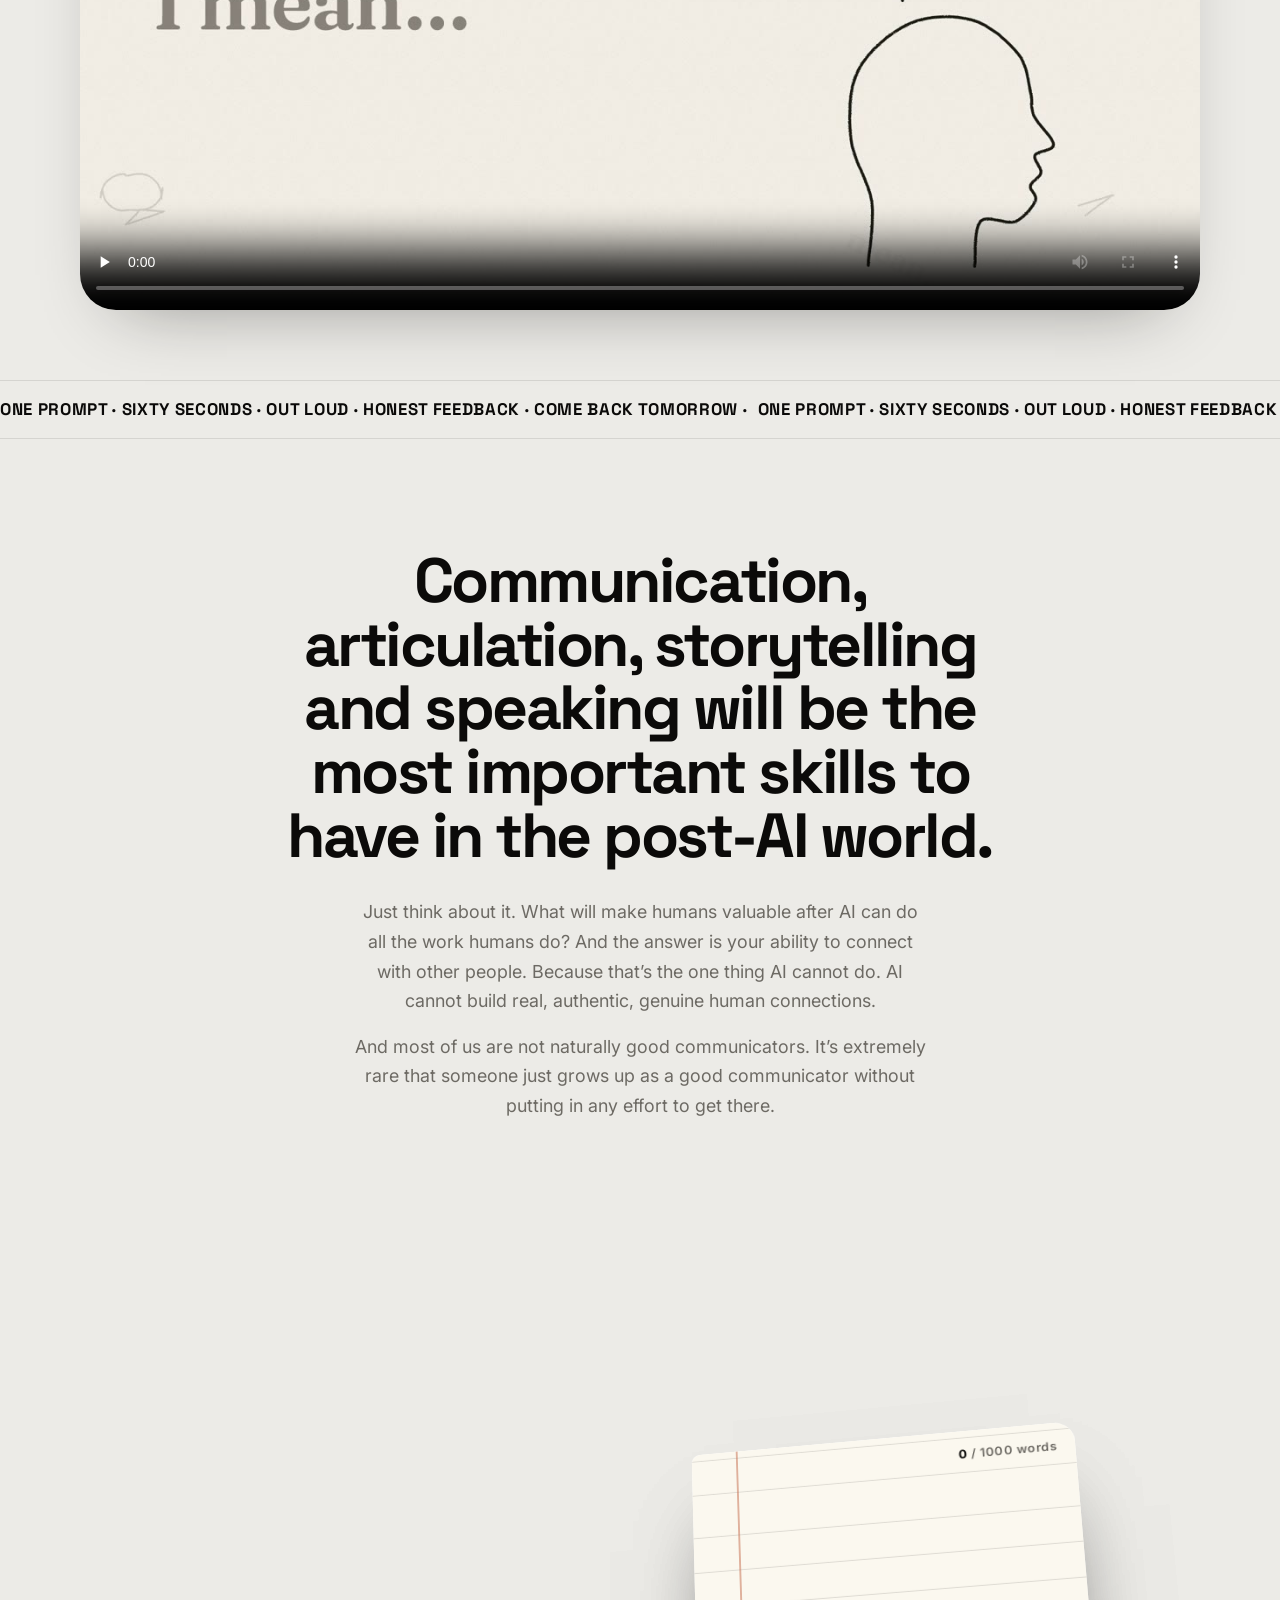
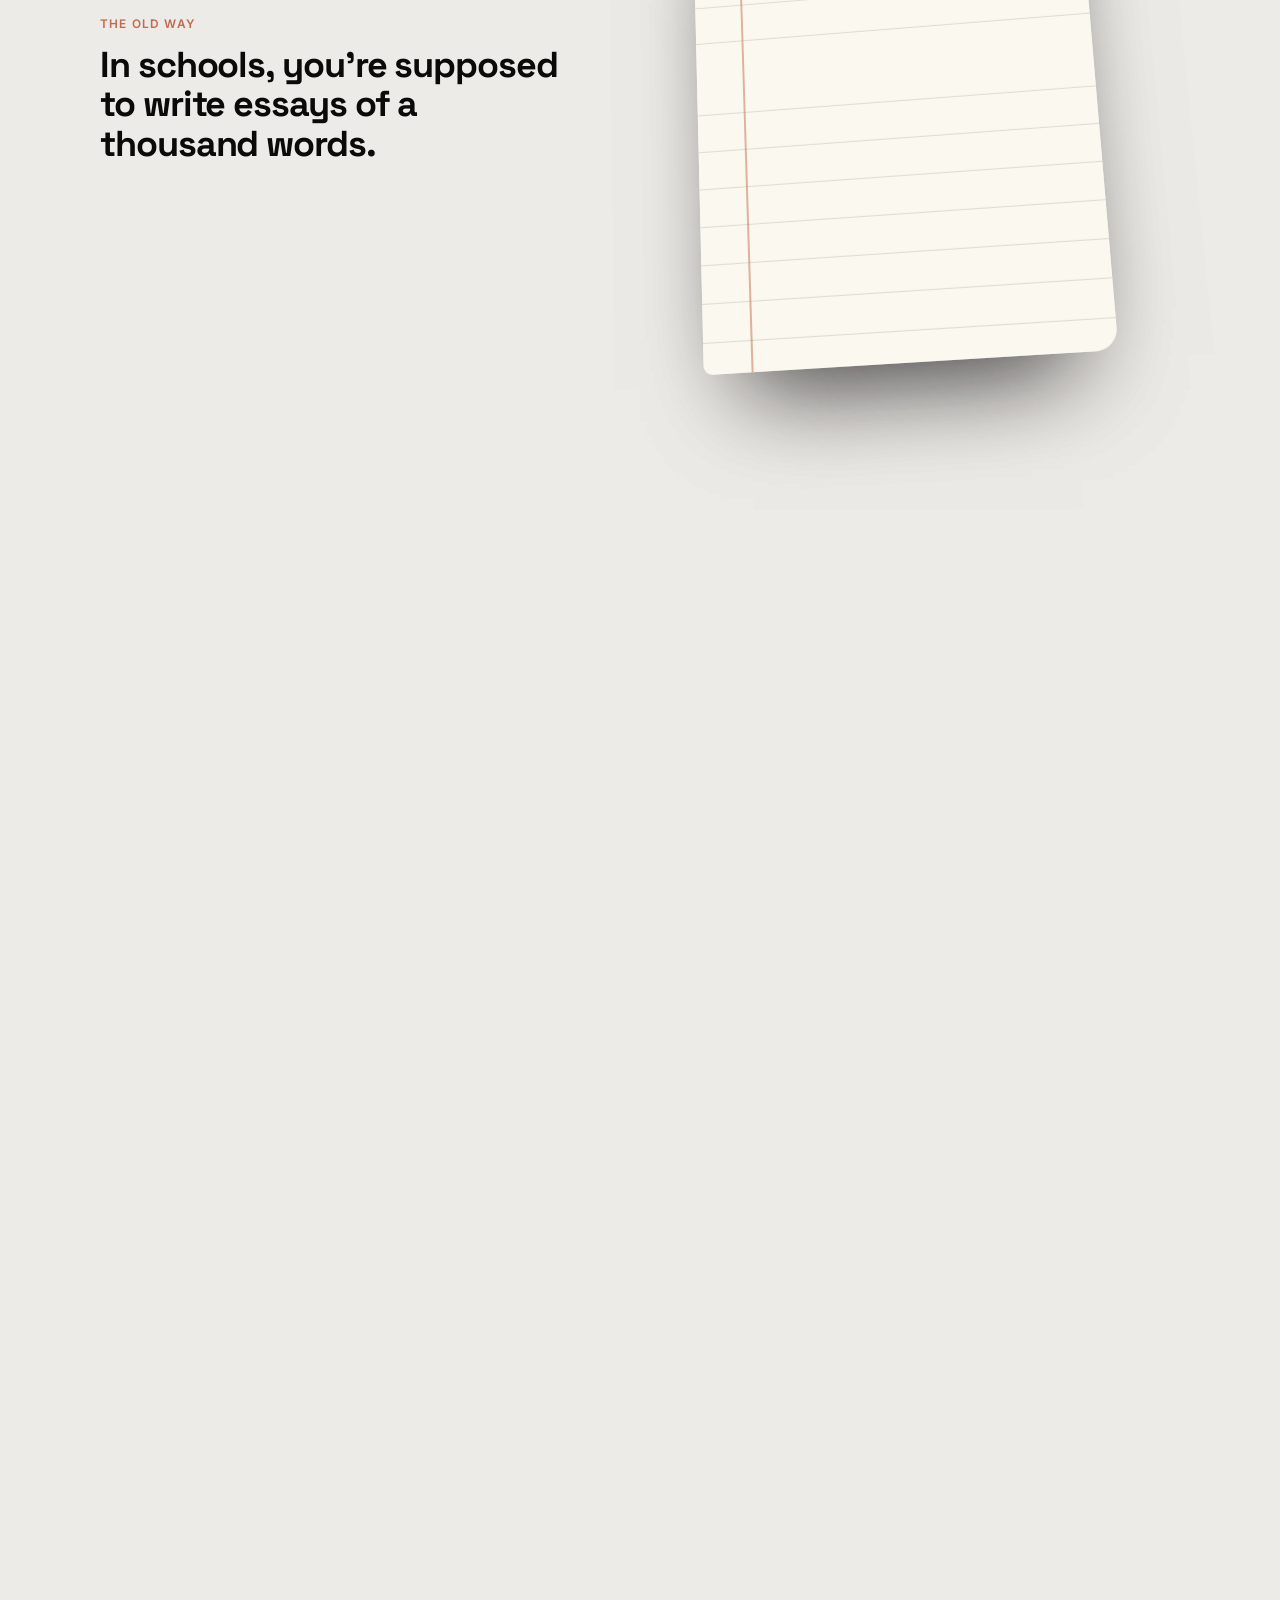
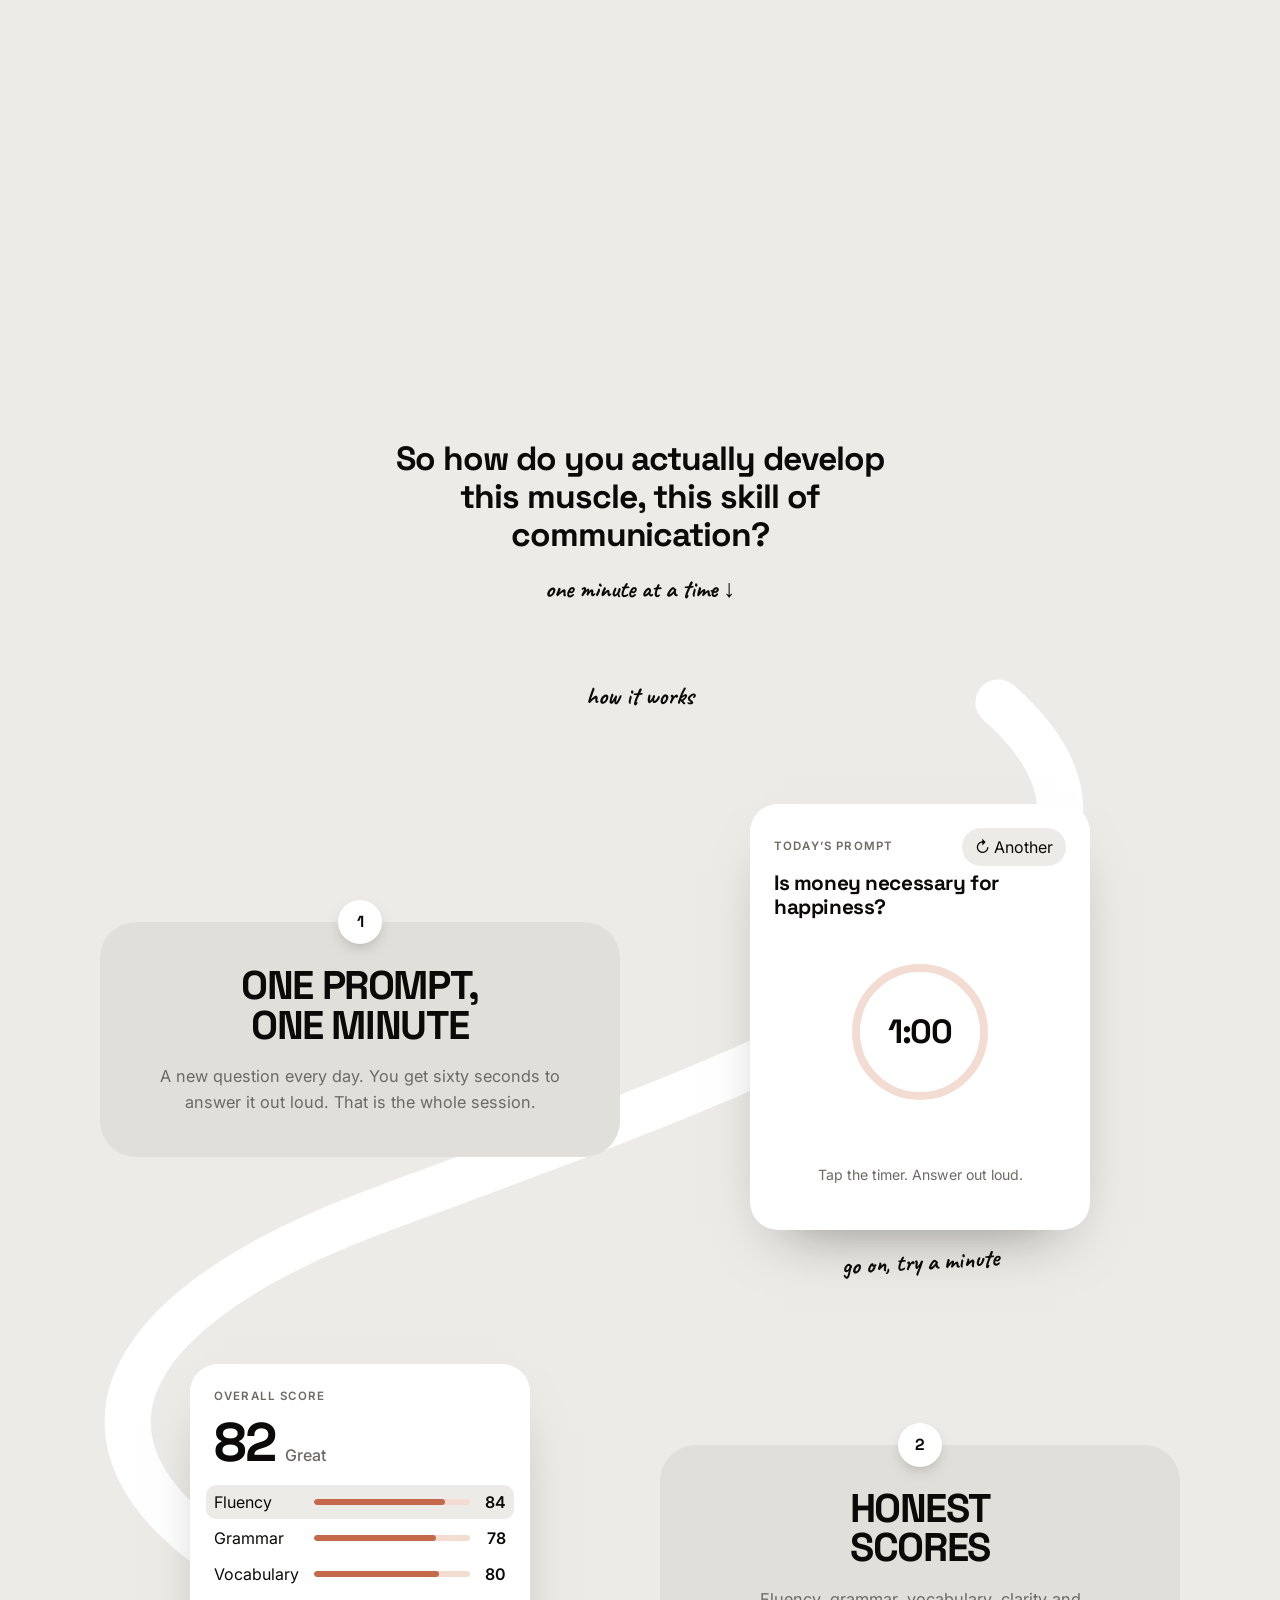
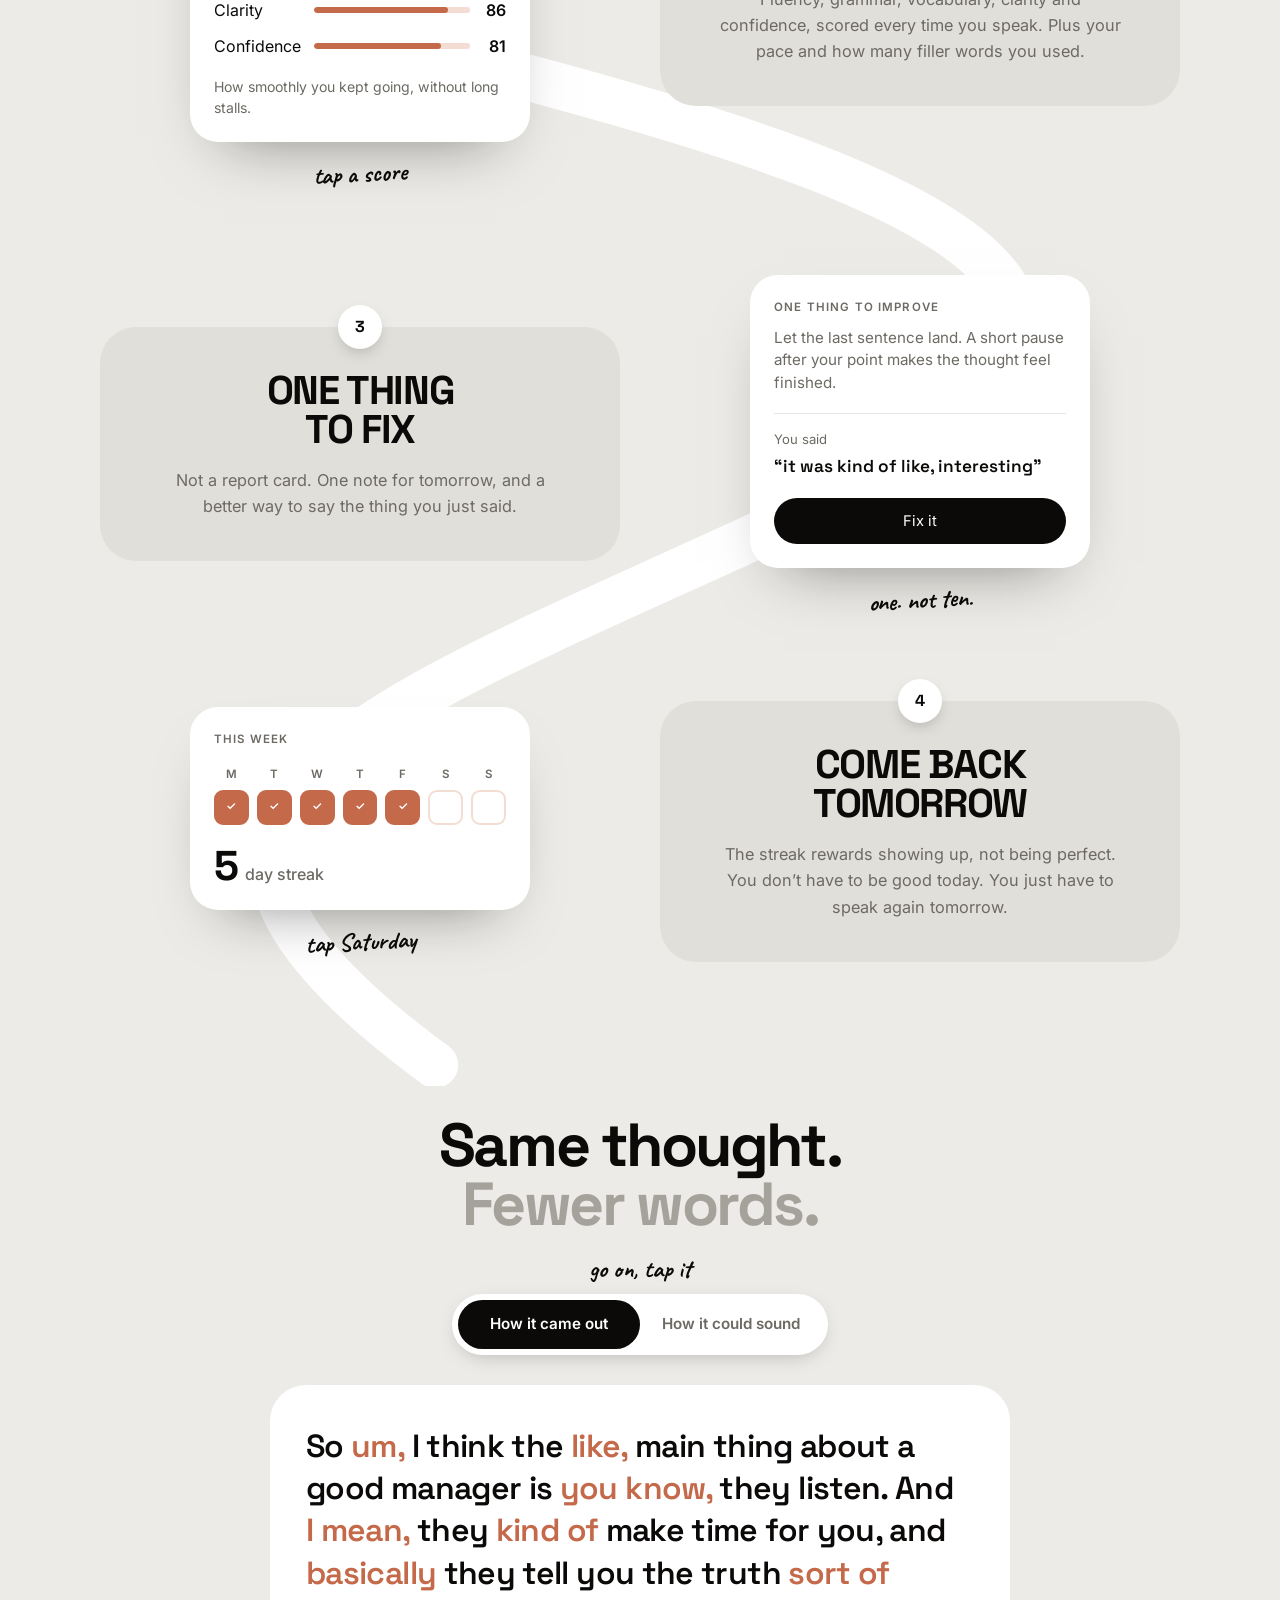
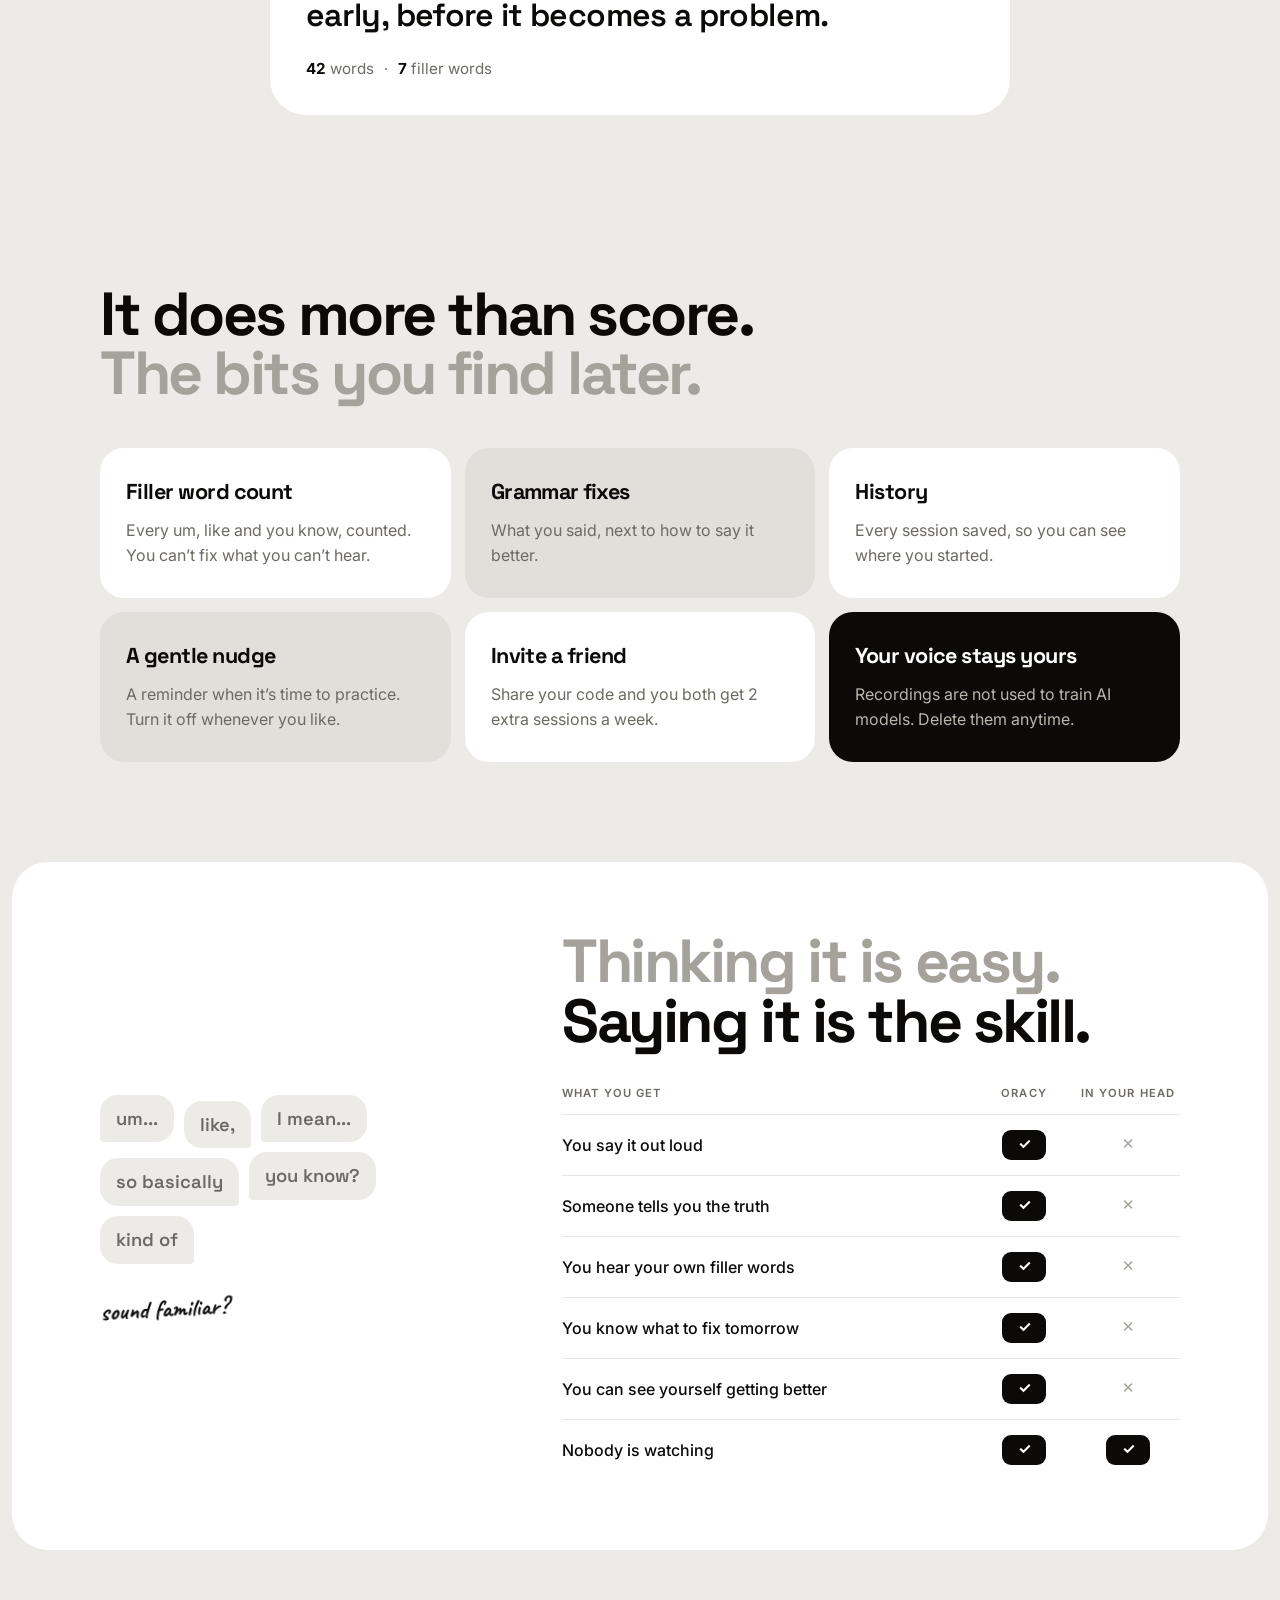
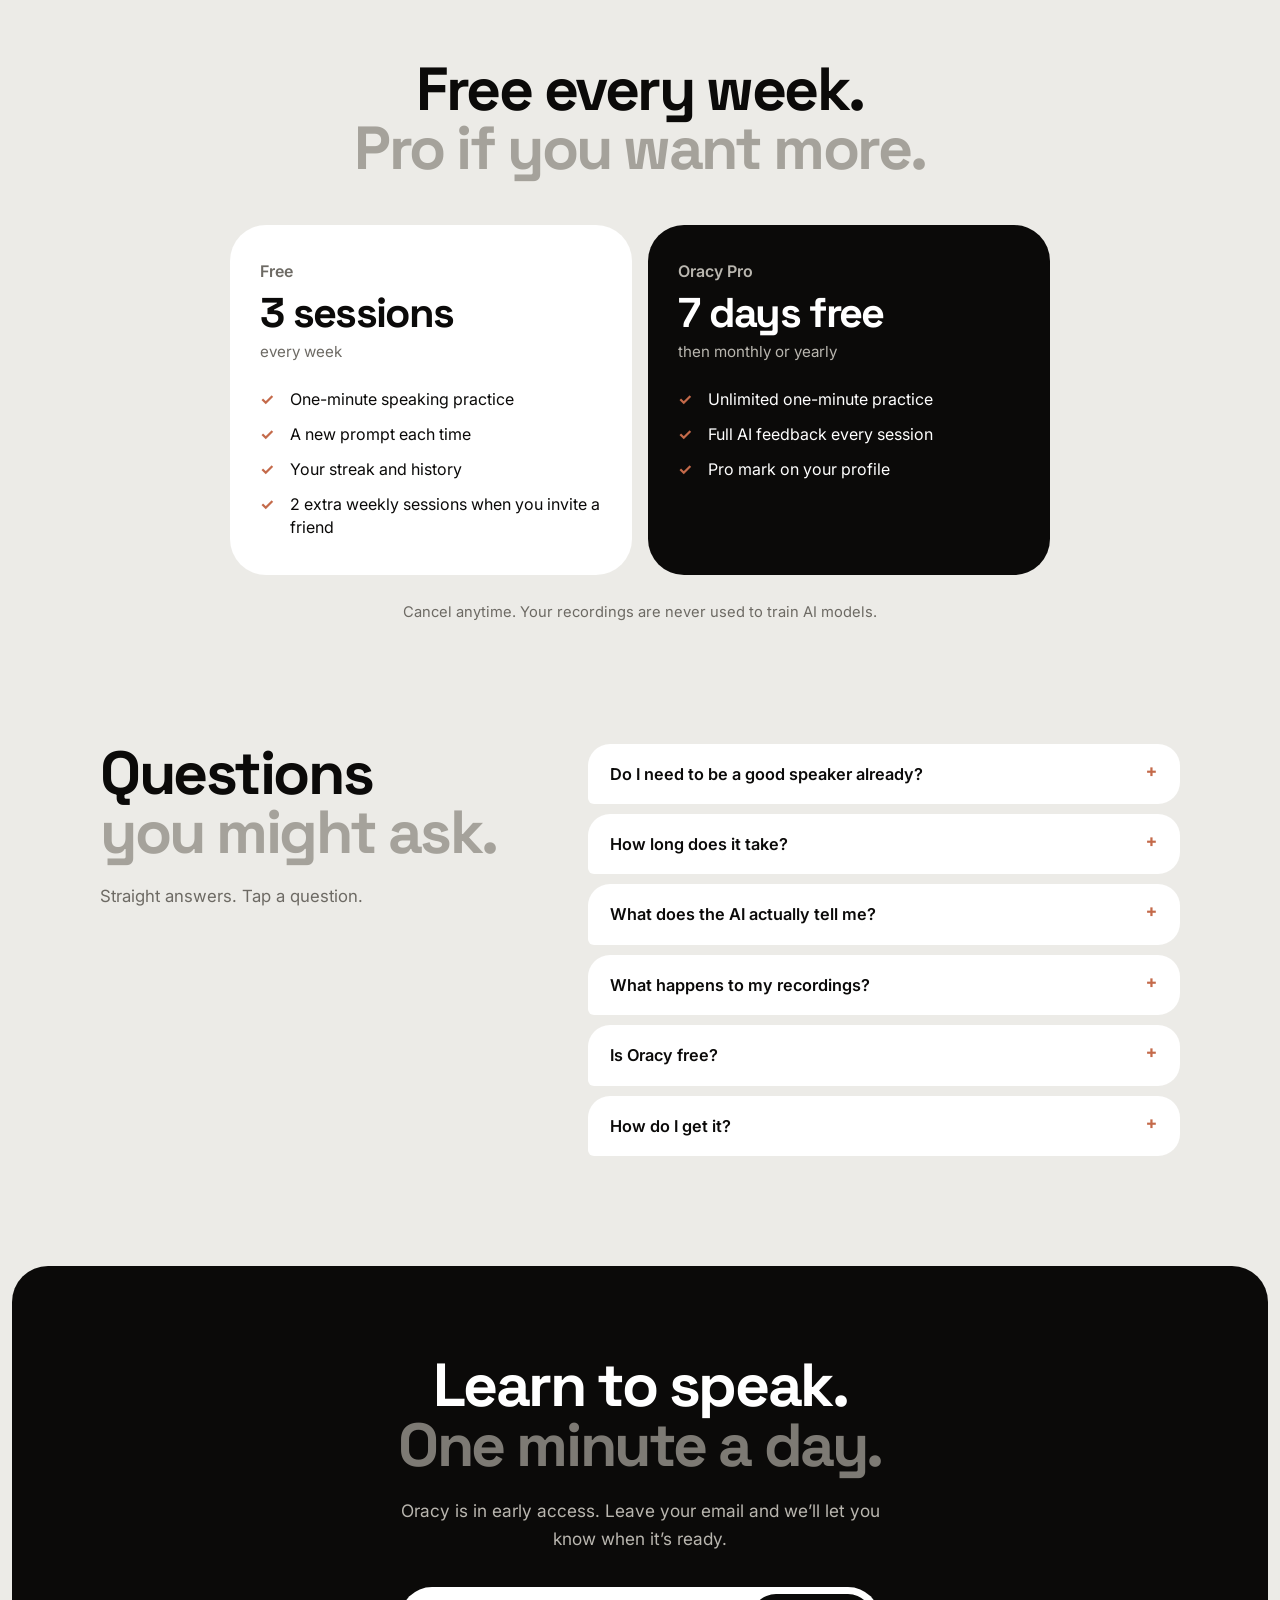
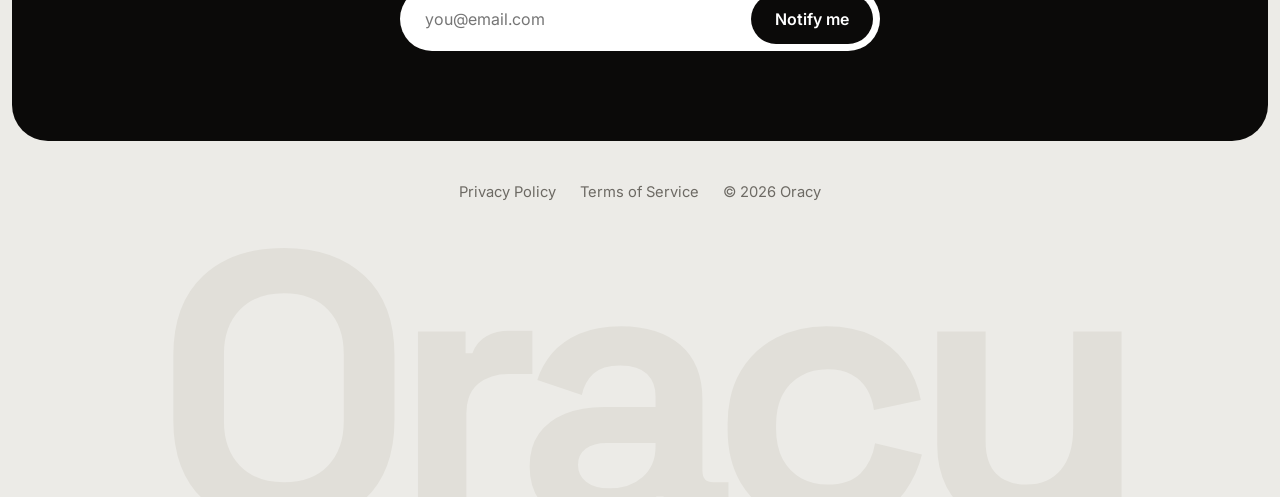
==== commit 1bb47270: "Redesign landing with 3D hero, notebook story, and interactive demo. Replace the single-column landi" ====
--- a/index.html
+++ b/index.html
@@ -3,157 +3,467 @@
 <head>
   <meta charset="utf-8" />
   <meta name="viewport" content="width=device-width, initial-scale=1" />
-  <title>Oracy — Just 1 minute of speaking every day</title>
-  <meta name="description" content="Just 1 minute of speaking every day. Speak out loud, get AI feedback, notice what you can improve, come back tomorrow." />
+  <title>Oracy: one minute of speaking every day</title>
+  <meta name="description" content="One prompt. One minute. Out loud. Speak for sixty seconds, get honest AI feedback, and come back tomorrow." />
   <link rel="preconnect" href="https://fonts.googleapis.com" />
   <link rel="preconnect" href="https://fonts.gstatic.com" crossorigin />
-  <link href="https://fonts.googleapis.com/css2?family=Fraunces:opsz,wght@9..144,600;9..144,700&family=Schibsted+Grotesk:wght@400;500;600&display=swap" rel="stylesheet" />
+  <link href="https://fonts.googleapis.com/css2?family=Caveat:wght@700&family=Inter:wght@400;500;600&family=Space+Grotesk:wght@600;700&display=swap" rel="stylesheet" />
   <link rel="icon" href="/app-logo.jpg" type="image/jpeg" />
   <link rel="apple-touch-icon" href="/app-logo.jpg" />
-  <link rel="stylesheet" href="/styles.css" />
-  <link rel="stylesheet" href="/landing.css" />
+  <link rel="stylesheet" href="/home.css" />
+  <script>document.documentElement.classList.add('js')</script>
 </head>
 <body>
-  <div class="atmosphere" aria-hidden="true"></div>
-
-  <header class="site-header">
-    <a class="brand" href="/">
-      <img class="brand-mark" src="/app-logo.jpg" width="36" height="36" alt="" />
+  <header class="nav">
+    <a class="pill nav-brand" href="/">
+      <img src="/app-logo.jpg" width="34" height="34" alt="" />
       <span>Oracy</span>
     </a>
-    <nav>
-      <a href="#rsvp">Notify me</a>
-      <a href="/privacy">Privacy</a>
+    <nav class="nav-links" aria-label="Sections">
+      <a class="pill" href="#how">How it works</a>
+      <a class="pill" href="#why">Why speak</a>
+      <a class="pill" href="#pricing">Pricing</a>
+      <a class="pill" href="#faq">FAQ</a>
     </nav>
+    <a class="pill nav-cta" href="#rsvp">
+      <span class="dot" aria-hidden="true">↗</span>
+      <span>Get early access</span>
+    </a>
   </header>
 
   <main>
-    <div class="page">
-      <section class="hero">
-        <div class="hero-copy">
-          <img class="hero-logo" src="/app-logo.jpg" width="120" height="120" alt="Oracy" />
-          <p class="brand-hero">Oracy</p>
-          <h1>Just 1 minute of speaking every day.</h1>
-          <p class="lede">
-            A quiet daily habit for your voice — one prompt, sixty seconds out loud,
-            honest AI feedback. No audience. No pressure.
-          </p>
-          <div class="hero-actions">
-            <a class="btn btn-primary" href="#rsvp">Want to try Oracy?</a>
-            <a class="btn-quiet" href="#preview">See the app</a>
-          </div>
-        </div>
-        <figure class="hero-shot">
-          <img
-            src="/assets/screenshots/home.jpg"
-            width="660"
-            height="1434"
-            alt="Oracy home screen with today’s prompt and Start Speaking"
-            decoding="async"
-            fetchpriority="high"
-          />
-        </figure>
+    <section class="hero3d" id="top">
+      <div class="pin">
+        <div class="wrap hero-grid">
+          <div class="hero-copy">
+            <h1>
+              <span class="lit">One prompt.</span>
+              <span>One minute.</span>
+              <span class="tint">Out loud.</span>
+            </h1>
+            <p class="lede">
+              You open the app, you get one prompt, you speak for sixty seconds. Then AI
+              tells you honestly how it went. No audience. No pressure.
+            </p>
+            <a class="btn" href="#rsvp">Get early access</a>
+            <div class="chips">
+              <span>1 minute a day</span>
+              <span>3 free sessions every week</span>
+              <span>Recordings never train AI models</span>
+            </div>
+          </div>
+
+          <div class="stage" aria-hidden="true">
+            <div class="scene">
+              <span class="float filler" style="--x:-11em;--y:-9em;--z:6em">um...</span>
+              <span class="float filler" style="--x:9.5em;--y:-11em;--z:-4em">like,</span>
+              <span class="float filler" style="--x:-12.5em;--y:1em;--z:-6em">I mean...</span>
+              <span class="float filler" style="--x:10.5em;--y:-1em;--z:8em">so basically</span>
+              <span class="float filler" style="--x:-9.5em;--y:10em;--z:3em">you know?</span>
+              <span class="float filler" style="--x:9em;--y:9.5em;--z:-3em">kind of</span>
+
+              <span class="float win" style="--x:-11.5em;--y:-7em;--z:7em"><b>86</b> Clarity</span>
+              <span class="float win" style="--x:10.5em;--y:-3em;--z:5em"><b>84</b> Fluency</span>
+              <span class="float win" style="--x:-10.5em;--y:7em;--z:4em"><b>2</b> filler words</span>
+
+              <div class="phone">
+                <div class="face front">
+                  <p class="ph-kicker">Today’s prompt</p>
+                  <p class="ph-title">Is money necessary for happiness?</p>
+                  <div class="ph-timer">
+                    <svg viewBox="0 0 150 150">
+                      <circle class="track" cx="75" cy="75" r="64" />
+                      <circle class="run" id="heroRing" cx="75" cy="75" r="64" />
+                    </svg>
+                    <b id="heroTime">1:00</b>
+                  </div>
+                  <div class="wave">
+                    <i></i><i></i><i></i><i></i><i></i><i></i><i></i><i></i><i></i><i></i><i></i><i></i><i></i>
+                  </div>
+                  <span class="ph-rec"></span>
+                </div>
+                <div class="face back">
+                  <p class="ph-kicker">Overall score</p>
+                  <div class="ph-score"><b>82</b><span>Great</span></div>
+                  <div class="bars">
+                    <div class="bar"><span>Fluency</span><em style="--v:84%"></em><b>84</b></div>
+                    <div class="bar"><span>Grammar</span><em style="--v:78%"></em><b>78</b></div>
+                    <div class="bar"><span>Vocabulary</span><em style="--v:80%"></em><b>80</b></div>
+                    <div class="bar"><span>Clarity</span><em style="--v:86%"></em><b>86</b></div>
+                    <div class="bar"><span>Confidence</span><em style="--v:81%"></em><b>81</b></div>
+                  </div>
+                  <p class="ph-note">Let the last sentence land.</p>
+                </div>
+              </div>
+            </div>
+            <span class="hand scroll-hint">keep scrolling ↓</span>
+          </div>
+        </div>
+      </div>
+    </section>
+
+    <section class="watch" id="watch">
+      <div class="watch-frame">
+        <video
+          controls
+          playsinline
+          preload="none"
+          poster="/media/oracy-demo-poster.jpg"
+          width="1280"
+          height="720"
+          aria-label="Oracy in 30 seconds: one minute of speaking a day, with AI feedback"
+        >
+          <source src="/media/oracy-demo.mp4" type="video/mp4" />
+          <a href="/media/oracy-demo.mp4">Watch the Oracy video</a>
+        </video>
+      </div>
+    </section>
+
+    <div class="marquee" aria-hidden="true">
+      <div class="marquee-track"><span>ONE PROMPT · SIXTY SECONDS · OUT LOUD · HONEST FEEDBACK · COME BACK TOMORROW · </span><span>ONE PROMPT · SIXTY SECONDS · OUT LOUD · HONEST FEEDBACK · COME BACK TOMORROW · </span><span>ONE PROMPT · SIXTY SECONDS · OUT LOUD · HONEST FEEDBACK · COME BACK TOMORROW · </span><span>ONE PROMPT · SIXTY SECONDS · OUT LOUD · HONEST FEEDBACK · COME BACK TOMORROW · </span><span>ONE PROMPT · SIXTY SECONDS · OUT LOUD · HONEST FEEDBACK · COME BACK TOMORROW · </span><span>ONE PROMPT · SIXTY SECONDS · OUT LOUD · HONEST FEEDBACK · COME BACK TOMORROW · </span></div>
+    </div>
+
+    <section class="statement wrap" id="why">
+      <h2 class="reveal">
+        Communication, articulation, storytelling and speaking will be the most
+        important skills to have in the post-AI world.
+      </h2>
+      <p class="body reveal">
+        Just think about it. What will make humans valuable after AI can do all the work
+        humans do? And the answer is your ability to connect with other people. Because
+        that’s the one thing AI cannot do. AI cannot build real, authentic, genuine human
+        connections.
+      </p>
+      <p class="body reveal">
+        And most of us are not naturally good communicators. It’s extremely rare that
+        someone just grows up as a good communicator without putting in any effort to
+        get there.
+      </p>
+    </section>
+
+    <section class="story" id="story">
+      <div class="pin">
+        <div class="wrap story-grid">
+          <div class="caps">
+            <div class="cap on">
+              <p class="cap-k">The old way</p>
+              <p class="cap-t">In schools, you’re supposed to write essays of a thousand words.</p>
+            </div>
+            <div class="cap">
+              <p class="cap-k">The old way</p>
+              <p class="cap-t">I would use the most random filler words, the most random words ever, just to be able to fill my thousand word quota.</p>
+            </div>
+            <div class="cap">
+              <p class="cap-k">The old way</p>
+              <p class="cap-t">What could have been a 250, 300 word essay which is short, concise, which keeps the reader’s attention...</p>
+            </div>
+            <div class="cap">
+              <p class="cap-k">The old way</p>
+              <p class="cap-t">...was now a thousand word essay no one would ever read.</p>
+            </div>
+            <div class="cap">
+              <p class="cap-k">Enough</p>
+              <p class="cap-t">Turn the page. One prompt, sixty seconds. Say the thing and stop.</p>
+            </div>
+          </div>
+
+          <div class="book" aria-hidden="true">
+            <div class="book-tilt">
+              <div class="leaf under">
+                <p class="ph-kicker">Today’s prompt</p>
+                <p class="under-title">What makes a good manager?</p>
+                <p class="under-time">1:00</p>
+                <p class="hand under-note">say the thing. stop.</p>
+              </div>
+              <div class="leaf page">
+                <div class="page-front">
+                  <p class="count"><b id="wordCount">0</b> / 1000 words</p>
+                  <p class="ln t" style="--at:0.03">Essay. 1000 words.</p>
+                  <p class="ln k" style="--at:0.08">Communication is very important.</p>
+                  <p class="ln k" style="--at:0.13">It helps us connect with people.</p>
+                  <p class="ln f" style="--at:0.2">In today’s modern world of today,</p>
+                  <p class="ln f" style="--at:0.25">it is a well known fact that</p>
+                  <p class="ln f" style="--at:0.3">since time immemorial,</p>
+                  <p class="ln f" style="--at:0.35">last but not the least,</p>
+                  <p class="ln f" style="--at:0.42">it goes without saying that,</p>
+                  <p class="ln f" style="--at:0.48">in a nutshell, at the end of the day,</p>
+                  <p class="ln f" style="--at:0.54">to sum up what was already said...</p>
+                  <span class="mark" style="--at:.4">↑ the real essay was two lines</span>
+                  <span class="stamp" style="--at:.66">nobody read this</span>
+                </div>
+              </div>
+            </div>
+          </div>
+        </div>
+      </div>
+    </section>
+
+    <section class="statement wrap ask-block">
+      <p class="ask reveal">
+        So how do you actually develop this muscle, this skill of communication?
+      </p>
+      <span class="hand reveal">one minute at a time ↓</span>
+    </section>
+
+    <section class="features" id="how">
+      <svg class="ribbon" viewBox="0 0 100 100" preserveAspectRatio="none" aria-hidden="true">
+        <path d="M 78 2 C 96 12, 60 20, 30 27 S 4 44, 40 50 S 96 62, 62 72 S 6 86, 34 99" />
+      </svg>
+      <div class="wrap">
+        <p class="hand features-label">how it works</p>
+
+        <div class="feature reveal">
+          <div class="feature-mock">
+            <div class="mock try-prompt" id="tryPrompt">
+              <div class="mock-row">
+                <p class="mock-kicker">Today’s prompt</p>
+                <button type="button" class="chip-btn" id="shuffleBtn">↻ Another</button>
+              </div>
+              <p class="mock-title" id="promptText" aria-live="polite">Is money necessary for happiness?</p>
+              <button type="button" class="timer timer-btn" id="timerBtn" aria-label="Start the one minute timer">
+                <svg viewBox="0 0 150 150" width="150" height="150" aria-hidden="true">
+                  <circle class="track" cx="75" cy="75" r="64" />
+                  <circle class="run" id="tryRing" cx="75" cy="75" r="64" />
+                </svg>
+                <b id="tryTime">1:00</b>
+              </button>
+              <div class="wave" aria-hidden="true">
+                <i></i><i></i><i></i><i></i><i></i><i></i><i></i><i></i><i></i><i></i><i></i><i></i><i></i><i></i><i></i>
+              </div>
+              <p class="mock-hint" id="timerHint" aria-live="polite">Tap the timer. Answer out loud.</p>
+            </div>
+            <span class="hand">go on, try a minute</span>
+          </div>
+          <div class="feature-card">
+            <span class="badge">1</span>
+            <h3>One prompt,<br />one minute</h3>
+            <p>
+              A new question every day. You get sixty seconds to answer it out loud.
+              That is the whole session.
+            </p>
+          </div>
+        </div>
+
+        <div class="feature reveal">
+          <div class="feature-mock">
+            <div class="mock try-scores" id="tryScores">
+              <p class="mock-kicker">Overall score</p>
+              <div class="score-top"><b class="num" data-to="82">82</b><span>Great</span></div>
+              <div class="bars">
+                <button type="button" class="bar on" data-note="How smoothly you kept going, without long stalls." style="--v:84%"><span>Fluency</span><em></em><b class="num" data-to="84">84</b></button>
+                <button type="button" class="bar" data-note="Whether your sentences hold together." style="--v:78%"><span>Grammar</span><em></em><b class="num" data-to="78">78</b></button>
+                <button type="button" class="bar" data-note="The range of words you reached for." style="--v:80%"><span>Vocabulary</span><em></em><b class="num" data-to="80">80</b></button>
+                <button type="button" class="bar" data-note="How easy your point was to follow." style="--v:86%"><span>Clarity</span><em></em><b class="num" data-to="86">86</b></button>
+                <button type="button" class="bar" data-note="How sure you sounded saying it." style="--v:81%"><span>Confidence</span><em></em><b class="num" data-to="81">81</b></button>
+              </div>
+              <p class="mock-hint" id="scoreNote" aria-live="polite">How smoothly you kept going, without long stalls.</p>
+            </div>
+            <span class="hand">tap a score</span>
+          </div>
+          <div class="feature-card">
+            <span class="badge">2</span>
+            <h3>Honest<br />scores</h3>
+            <p>
+              Fluency, grammar, vocabulary, clarity and confidence, scored every time you
+              speak. Plus your pace and how many filler words you used.
+            </p>
+          </div>
+        </div>
+
+        <div class="feature reveal">
+          <div class="feature-mock">
+            <div class="mock try-fix" id="tryFix">
+              <p class="mock-kicker">One thing to improve</p>
+              <p class="fix-note">
+                Let the last sentence land. A short pause after your point makes the
+                thought feel finished.
+              </p>
+              <div class="swap">
+                <span class="swap-label">You said</span>
+                <q class="said">it was kind of like, interesting</q>
+                <q class="better" aria-live="polite">it stayed with me</q>
+              </div>
+              <button type="button" class="chip-btn wide" id="fixBtn">Fix it</button>
+            </div>
+            <span class="hand">one. not ten.</span>
+          </div>
+          <div class="feature-card">
+            <span class="badge">3</span>
+            <h3>One thing<br />to fix</h3>
+            <p>
+              Not a report card. One note for tomorrow, and a better way to say the thing
+              you just said.
+            </p>
+          </div>
+        </div>
+
+        <div class="feature reveal">
+          <div class="feature-mock">
+            <div class="mock try-streak" id="tryStreak">
+              <p class="mock-kicker">This week</p>
+              <div class="week">
+                <button type="button" class="day on" aria-pressed="true">M<i>✓</i></button>
+                <button type="button" class="day on" aria-pressed="true">T<i>✓</i></button>
+                <button type="button" class="day on" aria-pressed="true">W<i>✓</i></button>
+                <button type="button" class="day on" aria-pressed="true">T<i>✓</i></button>
+                <button type="button" class="day on" aria-pressed="true">F<i>✓</i></button>
+                <button type="button" class="day" aria-pressed="false">S<i>✓</i></button>
+                <button type="button" class="day" aria-pressed="false">S<i>✓</i></button>
+              </div>
+              <div class="streak"><b id="streakNum">5</b><span id="streakLabel" aria-live="polite">day streak</span></div>
+            </div>
+            <span class="hand">tap Saturday</span>
+          </div>
+          <div class="feature-card">
+            <span class="badge">4</span>
+            <h3>Come back<br />tomorrow</h3>
+            <p>
+              The streak rewards showing up, not being perfect. You don’t have to be good
+              today. You just have to speak again tomorrow.
+            </p>
+          </div>
+        </div>
+      </div>
+    </section>
+
+    <section class="switch wrap" id="switch">
+      <h2 class="head reveal">Same thought.<span class="dim">Fewer words.</span></h2>
+      <p class="hand reveal">go on, tap it</p>
+      <div class="seg reveal" role="group" aria-label="Show the answer with or without filler words">
+        <button type="button" class="on" data-mode="raw" aria-pressed="true">How it came out</button>
+        <button type="button" data-mode="clean" aria-pressed="false">How it could sound</button>
+        <i class="seg-thumb" aria-hidden="true"></i>
+      </div>
+      <div class="transcript reveal" id="transcript" data-mode="raw">
+        <p class="t-text">So <span class="fw">um, </span>I think the <span class="fw">like, </span>main thing about a good manager is <span class="fw">you know, </span>they listen. And <span class="fw">I mean, </span>they <span class="fw">kind of </span>make time for you, and <span class="fw">basically </span>they tell you the truth <span class="fw">sort of </span>early, before it becomes a problem.</p>
+        <p class="t-meta"><b id="tWords"></b> words <span>·</span> <b id="tFillers"></b> filler words</p>
+      </div>
+    </section>
+
+    <section class="more wrap">
+      <h2 class="head reveal">It does more than score.<span class="dim">The bits you find later.</span></h2>
+      <div class="bento">
+        <div class="tile reveal">
+          <h3>Filler word count</h3>
+          <p>Every um, like and you know, counted. You can’t fix what you can’t hear.</p>
+        </div>
+        <div class="tile reveal">
+          <h3>Grammar fixes</h3>
+          <p>What you said, next to how to say it better.</p>
+        </div>
+        <div class="tile reveal">
+          <h3>History</h3>
+          <p>Every session saved, so you can see where you started.</p>
+        </div>
+        <div class="tile reveal">
+          <h3>A gentle nudge</h3>
+          <p>A reminder when it’s time to practice. Turn it off whenever you like.</p>
+        </div>
+        <div class="tile reveal">
+          <h3>Invite a friend</h3>
+          <p>Share your code and you both get 2 extra sessions a week.</p>
+        </div>
+        <div class="tile reveal">
+          <h3>Your voice stays yours</h3>
+          <p>Recordings are not used to train AI models. Delete them anytime.</p>
+        </div>
+      </div>
+    </section>
+
+    <div class="panel-wrap">
+      <section class="panel">
+        <div class="wrap compare-grid">
+          <div class="fillers reveal" aria-hidden="true">
+            <span>um...</span><span>like,</span><span>I mean...</span><span>so basically</span><span>you know?</span><span>kind of</span>
+            <p class="hand">sound familiar?</p>
+          </div>
+          <div class="reveal">
+            <h2 class="head"><span class="dim">Thinking it is easy.</span>Saying it is the skill.</h2>
+            <table class="table">
+              <thead>
+                <tr><th scope="col">What you get</th><th scope="col">Oracy</th><th scope="col">In your head</th></tr>
+              </thead>
+              <tbody>
+                <tr><td>You say it out loud</td><td><span class="yes">✓</span></td><td><span class="no">✕</span></td></tr>
+                <tr><td>Someone tells you the truth</td><td><span class="yes">✓</span></td><td><span class="no">✕</span></td></tr>
+                <tr><td>You hear your own filler words</td><td><span class="yes">✓</span></td><td><span class="no">✕</span></td></tr>
+                <tr><td>You know what to fix tomorrow</td><td><span class="yes">✓</span></td><td><span class="no">✕</span></td></tr>
+                <tr><td>You can see yourself getting better</td><td><span class="yes">✓</span></td><td><span class="no">✕</span></td></tr>
+                <tr><td>Nobody is watching</td><td><span class="yes">✓</span></td><td><span class="yes">✓</span></td></tr>
+              </tbody>
+            </table>
+          </div>
+        </div>
       </section>
     </div>
 
-    <section class="shots" id="preview" aria-label="App previews">
-      <div class="shots-intro page-inset">
-        <p class="section-label">Inside the app</p>
-        <h2>One minute. Real feedback.</h2>
-        <p class="support">
-          Soft corners, quiet space, nothing in the way — just you and the next thing to say.
-        </p>
+    <section class="pricing wrap" id="pricing">
+      <h2 class="head reveal">Free every week.<span class="dim">Pro if you want more.</span></h2>
+      <div class="plans">
+        <div class="plan reveal">
+          <p class="plan-name">Free</p>
+          <p class="plan-price">3 sessions</p>
+          <p class="plan-sub">every week</p>
+          <ul>
+            <li>One-minute speaking practice</li>
+            <li>A new prompt each time</li>
+            <li>Your streak and history</li>
+            <li>2 extra weekly sessions when you invite a friend</li>
+          </ul>
+        </div>
+        <div class="plan pro reveal">
+          <p class="plan-name">Oracy Pro</p>
+          <p class="plan-price">7 days free</p>
+          <p class="plan-sub">then monthly or yearly</p>
+          <ul>
+            <li>Unlimited one-minute practice</li>
+            <li>Full AI feedback every session</li>
+            <li>Pro mark on your profile</li>
+          </ul>
+        </div>
       </div>
-      <div class="shots-rail" tabindex="0" role="region" aria-label="Screenshot gallery">
-        <ul class="shots-track">
-          <li class="shot">
-            <img src="/assets/screenshots/home.jpg" width="660" height="1434" alt="Home: today’s prompt and Start Speaking" loading="lazy" decoding="async" />
-          </li>
-          <li class="shot">
-            <img src="/assets/screenshots/record.jpg" width="660" height="1434" alt="Recording: speak for one minute" loading="lazy" decoding="async" />
-          </li>
-          <li class="shot">
-            <img src="/assets/screenshots/feedback.jpg" width="660" height="1434" alt="Feedback: score and transcript" loading="lazy" decoding="async" />
-          </li>
-          <li class="shot">
-            <img src="/assets/screenshots/improve.jpg" width="660" height="1434" alt="Improve: suggested expressions and corrections" loading="lazy" decoding="async" />
-          </li>
-          <li class="shot">
-            <img src="/assets/screenshots/profile.jpg" width="660" height="1434" alt="Profile: streak, words spoken, and practice activity" loading="lazy" decoding="async" />
-          </li>
-          <li class="shot">
-            <img src="/assets/screenshots/progress.jpg" width="660" height="1434" alt="Progress: activity heatmap and practice pulse" loading="lazy" decoding="async" />
-          </li>
-        </ul>
+      <p class="fine">Cancel anytime. Your recordings are never used to train AI models.</p>
+    </section>
+
+    <section class="faq wrap" id="faq">
+      <div class="faq-grid">
+        <div class="faq-intro reveal">
+          <h2 class="head">Questions<span class="dim">you might ask.</span></h2>
+          <p>Straight answers. Tap a question.</p>
+        </div>
+        <div class="faq-list reveal">
+          <details>
+            <summary>Do I need to be a good speaker already?</summary>
+            <p>No. Most of us are not naturally good communicators. Oracy is for getting there, one minute at a time.</p>
+          </details>
+          <details>
+            <summary>How long does it take?</summary>
+            <p>One minute of speaking. Then your feedback is ready to read.</p>
+          </details>
+          <details>
+            <summary>What does the AI actually tell me?</summary>
+            <p>Scores for fluency, grammar, vocabulary, clarity and confidence, notes on your pace and filler words, one thing to improve, and a better way to phrase something you said.</p>
+          </details>
+          <details>
+            <summary>What happens to my recordings?</summary>
+            <p>Your audio is analyzed to score how you spoke. It is not used to train AI models, and you can delete your recordings anytime.</p>
+          </details>
+          <details>
+            <summary>Is Oracy free?</summary>
+            <p>You get 3 free sessions every week. Oracy Pro gives you unlimited practice and full feedback every session, with a 7-day free trial.</p>
+          </details>
+          <details>
+            <summary>How do I get it?</summary>
+            <p>Oracy is in early access on iPhone. Leave your email below and we’ll let you know when it’s ready for you.</p>
+          </details>
+        </div>
       </div>
     </section>
 
-    <div class="page">
-      <section class="section" id="how">
-        <p class="section-label">The habit</p>
-        <h2>Small enough to keep. Strong enough to matter.</h2>
-        <ol class="habit-list">
-          <li><span class="n">1</span><span>1 minute a day</span></li>
-          <li><span class="n">2</span><span>Speak out loud</span></li>
-          <li><span class="n">3</span><span>Get AI feedback</span></li>
-          <li><span class="n">4</span><span>Notice what you can improve</span></li>
-          <li><span class="n">5</span><span>Come back tomorrow</span></li>
-        </ol>
-      </section>
-
-      <section class="section">
-        <p class="section-label">Why it works</p>
-        <div class="story">
-          <p class="pull">
-            Most of us practice thinking in our heads. Almost nobody practices speaking.
-          </p>
-          <p>
-            Oracy is a quiet daily habit for your voice: one minute, one prompt, honest
-            feedback. No audience. No pressure. Just you, speaking out loud, and getting
-            better at it.
-          </p>
-          <p>
-            Open the app. Take a breath. Speak for sixty seconds. Then see what landed —
-            your clarity, your pace, your fillers, what to try next time. Small notes.
-            Real progress. A streak that rewards showing up, not perfection.
-          </p>
-          <p>
-            Use it before a meeting. Before an interview. Before a hard conversation. Or
-            just because you want to feel more like yourself when you speak.
-          </p>
-          <p>
-            A week in, you’ll notice it: fewer “ums,” cleaner thoughts, a little more
-            confidence in the room. A month in, speaking stops feeling like something
-            you survive — and starts feeling like something you’re good at.
-          </p>
-          <p class="pull">
-            One minute a day. That’s all it asks.<br />
-            The rest of your life gets the benefit.
-          </p>
-        </div>
-      </section>
-
-      <section class="section">
-        <p class="section-label">The compounding</p>
-        <h2>What can 1 minute a day make you?</h2>
-        <div class="outcomes" aria-label="Outcomes">
-          <span class="outcome">More clear</span>
-          <span class="outcome">More confident</span>
-          <span class="outcome">More fluent</span>
-          <span class="outcome">More comfortable speaking</span>
-        </div>
-        <p class="support">
-          You don’t need an hour. You need a minute you can keep — and the kind of
-          honesty that makes tomorrow’s minute better than today’s.
-        </p>
-      </section>
-
-      <section class="section" id="rsvp">
-        <p class="section-label">Early access</p>
-        <h2>Want to try Oracy?</h2>
-        <p class="support" style="margin-bottom: 1.35rem;">
-          Leave your email and we’ll let you know when it’s ready.
-        </p>
+    <div class="panel-wrap">
+      <section class="cta" id="rsvp">
+        <h2 class="head">Learn to speak.<span class="dim">One minute a day.</span></h2>
+        <p>Oracy is in early access. Leave your email and we’ll let you know when it’s ready.</p>
 
         <div class="rsvp-box">
           <form class="rsvp-form" id="rsvpForm" novalidate>
@@ -168,7 +478,7 @@
               required
               maxlength="254"
             />
-            <button class="btn btn-primary" id="rsvpBtn" type="submit">Notify me</button>
+            <button class="btn" id="rsvpBtn" type="submit">Notify me</button>
           </form>
           <p class="rsvp-msg hidden" id="rsvpMsg" role="status" aria-live="polite"></p>
           <div class="rsvp-success-card hidden" id="rsvpSuccess">
@@ -180,10 +490,13 @@
     </div>
   </main>
 
-  <footer class="site-footer">
-    <a href="/privacy">Privacy Policy</a>
-    <a href="/terms">Terms of Service</a>
-    <span>© <span id="y"></span> Oracy</span>
+  <footer class="footer">
+    <div class="footer-row">
+      <a href="/privacy">Privacy Policy</a>
+      <a href="/terms">Terms of Service</a>
+      <span>© <span id="y"></span> Oracy</span>
+    </div>
+    <div class="wordmark" aria-hidden="true">Oracy</div>
   </footer>
 
   <script>
@@ -253,5 +566,252 @@
       }
     })
   </script>
+  <script>
+    (function () {
+      var els = document.querySelectorAll('.reveal')
+      if (!('IntersectionObserver' in window)) {
+        els.forEach(function (el) { el.classList.add('in') })
+        return
+      }
+      var io = new IntersectionObserver(function (entries) {
+        entries.forEach(function (entry) {
+          if (entry.isIntersecting) {
+            entry.target.classList.add('in')
+            io.unobserve(entry.target)
+          }
+        })
+      }, { rootMargin: '0px 0px -8% 0px' })
+      els.forEach(function (el) { io.observe(el) })
+    })()
+  </script>
+  <script>
+    (function () {
+      var root = document.documentElement
+      var reduce = window.matchMedia('(prefers-reduced-motion: reduce)').matches
+      var clamp = function (v) { return Math.min(1, Math.max(0, v)) }
+      var ease = function (t) { return t < 0.5 ? 2 * t * t : 1 - Math.pow(-2 * t + 2, 2) / 2 }
+
+      /* Tap-to-switch transcript */
+      var seg = document.querySelector('.seg')
+      var transcript = document.getElementById('transcript')
+      var text = transcript.querySelector('.t-text')
+      var fillers = text.querySelectorAll('.fw')
+      var count = function (str) { return str.trim().split(/\s+/).filter(Boolean).length }
+      var rawWords = count(text.textContent)
+      var fillerWords = 0
+      fillers.forEach(function (f) { fillerWords += count(f.textContent) })
+      function setMode(mode) {
+        seg.dataset.mode = mode
+        transcript.dataset.mode = mode
+        seg.querySelectorAll('button').forEach(function (b) {
+          var on = b.dataset.mode === mode
+          b.classList.toggle('on', on)
+          b.setAttribute('aria-pressed', on ? 'true' : 'false')
+        })
+        document.getElementById('tWords').textContent = mode === 'raw' ? rawWords : rawWords - fillerWords
+        document.getElementById('tFillers').textContent = mode === 'raw' ? fillers.length : 0
+      }
+      seg.addEventListener('click', function (e) {
+        var b = e.target.closest('button')
+        if (b) setMode(b.dataset.mode)
+      })
+      setMode('raw')
+
+      if (reduce) {
+        root.classList.add('still')
+        return
+      }
+
+      /* Scroll-pinned scenes */
+      var hero = document.querySelector('.hero3d')
+      var stage = hero.querySelector('.stage')
+      var heroLines = hero.querySelectorAll('h1 span')
+      var heroTime = document.getElementById('heroTime')
+      var heroRing = document.getElementById('heroRing')
+      var story = document.querySelector('.story')
+      var caps = story.querySelectorAll('.cap')
+      var wordCount = document.getElementById('wordCount')
+      var mx = 0
+      var my = 0
+
+      function progress(el) {
+        var r = el.getBoundingClientRect()
+        var total = r.height - window.innerHeight
+        return total > 0 ? clamp(-r.top / total) : 0
+      }
+
+      function update() {
+        ticking = false
+
+        var p = progress(hero)
+        var a = ease(clamp(p / 0.42))
+        var b = ease(clamp((p - 0.5) / 0.38))
+        stage.style.setProperty('--a', a.toFixed(3))
+        stage.style.setProperty('--b', b.toFixed(3))
+        stage.style.setProperty('--ry', (-30 * (1 - a) + 180 * b).toFixed(2) + 'deg')
+        stage.style.setProperty('--rx', (12 * (1 - a)).toFixed(2) + 'deg')
+        stage.style.setProperty('--mx', (mx * 7).toFixed(2) + 'deg')
+        stage.style.setProperty('--my', (-my * 7).toFixed(2) + 'deg')
+        var left = Math.round(60 * (1 - clamp(p / 0.42)))
+        heroTime.textContent = left === 60 ? '1:00' : '0:' + (left < 10 ? '0' : '') + left
+        heroRing.style.strokeDashoffset = (402 * (left / 60)).toFixed(1)
+        heroLines[1].classList.toggle('lit', p > 0.18)
+        heroLines[2].classList.toggle('lit', p > 0.52)
+
+        var q = progress(story)
+        story.style.setProperty('--p', q.toFixed(3))
+        story.style.setProperty('--f', ease(clamp((q - 0.8) / 0.16)).toFixed(3))
+        var step = q < 0.18 ? 0 : q < 0.38 ? 1 : q < 0.58 ? 2 : q < 0.78 ? 3 : 4
+        caps.forEach(function (c, i) { c.classList.toggle('on', i === step) })
+        wordCount.textContent = Math.round(1000 * clamp((q - 0.03) / 0.6))
+      }
+
+      var ticking = false
+      function request() {
+        if (!ticking) {
+          ticking = true
+          window.requestAnimationFrame(update)
+        }
+      }
+
+      window.addEventListener('scroll', request, { passive: true })
+      window.addEventListener('resize', request)
+      if (window.matchMedia('(hover: hover)').matches) {
+        window.addEventListener('pointermove', function (e) {
+          mx = e.clientX / window.innerWidth - 0.5
+          my = e.clientY / window.innerHeight - 0.5
+          request()
+        }, { passive: true })
+      }
+      update()
+    })()
+  </script>
+  <script>
+    (function () {
+      /* 1. Prompt + one-minute timer */
+      var prompts = [
+        'Is money necessary for happiness?',
+        'What makes a good manager?',
+        'Would you rather be rich or famous?',
+        'You wake up on Mars. What do you do?',
+        'Is technological progress always beneficial?',
+        'Social media has made society less social. Agree or disagree?'
+      ]
+      var pi = 0
+      var card = document.getElementById('tryPrompt')
+      var promptText = document.getElementById('promptText')
+      var timerBtn = document.getElementById('timerBtn')
+      var ring = document.getElementById('tryRing')
+      var time = document.getElementById('tryTime')
+      var hint = document.getElementById('timerHint')
+      var tick = null
+      var left = 60
+
+      function paint() {
+        time.textContent = left === 60 ? '1:00' : '0:' + (left < 10 ? '0' : '') + left
+        ring.style.strokeDashoffset = (402 * (left / 60)).toFixed(1)
+      }
+      function stop(message) {
+        clearInterval(tick)
+        tick = null
+        card.classList.remove('running')
+        timerBtn.setAttribute('aria-label', 'Start the one minute timer')
+        hint.textContent = message
+      }
+      function reset(message) {
+        stop(message)
+        left = 60
+        paint()
+      }
+      timerBtn.addEventListener('click', function () {
+        if (tick) {
+          reset('Stopped. Tap to go again.')
+          return
+        }
+        if (left === 0) left = 60
+        card.classList.add('running')
+        timerBtn.setAttribute('aria-label', 'Stop the timer')
+        hint.textContent = 'Go. Say it out loud. Tap to stop.'
+        paint()
+        tick = setInterval(function () {
+          left -= 1
+          paint()
+          if (left <= 0) stop('Time. That was the whole session.')
+        }, 1000)
+      })
+      document.getElementById('shuffleBtn').addEventListener('click', function () {
+        pi = (pi + 1) % prompts.length
+        promptText.classList.remove('pop')
+        void promptText.offsetWidth
+        promptText.textContent = prompts[pi]
+        promptText.classList.add('pop')
+        reset('Tap the timer. Answer out loud.')
+      })
+      paint()
+
+      /* 2. Scores: count up when seen, tap a row for what it means */
+      var scores = document.getElementById('tryScores')
+      var note = document.getElementById('scoreNote')
+      var bars = scores.querySelectorAll('.bar')
+      bars.forEach(function (bar) {
+        bar.addEventListener('click', function () {
+          bars.forEach(function (b) { b.classList.toggle('on', b === bar) })
+          note.textContent = bar.dataset.note
+        })
+      })
+      var still = window.matchMedia('(prefers-reduced-motion: reduce)').matches
+      if (!still && 'IntersectionObserver' in window) {
+        scores.classList.add('wait')
+        new IntersectionObserver(function (entries, io) {
+          if (!entries[0].isIntersecting) return
+          io.disconnect()
+          scores.classList.remove('wait')
+          var start = null
+          function frame(t) {
+            if (start === null) start = t
+            var k = Math.min(1, (t - start) / 1100)
+            var e = 1 - Math.pow(1 - k, 3)
+            scores.querySelectorAll('.num').forEach(function (n) {
+              n.textContent = Math.round(Number(n.dataset.to) * e)
+            })
+            if (k < 1) requestAnimationFrame(frame)
+          }
+          requestAnimationFrame(frame)
+        }, { threshold: 0.5 }).observe(scores)
+      }
+
+      /* 3. Fix it */
+      var fix = document.getElementById('tryFix')
+      var fixBtn = document.getElementById('fixBtn')
+      fixBtn.addEventListener('click', function () {
+        var fixed = fix.classList.toggle('fixed')
+        fixBtn.textContent = fixed ? 'Undo' : 'Fix it'
+        fix.querySelector('.swap-label').textContent = fixed ? 'Try' : 'You said'
+      })
+
+      /* 4. Streak */
+      var days = document.querySelectorAll('#tryStreak .day')
+      var streakNum = document.getElementById('streakNum')
+      var streakLabel = document.getElementById('streakLabel')
+      function countStreak() {
+        var last = -1
+        days.forEach(function (d, i) { if (d.classList.contains('on')) last = i })
+        var n = 0
+        for (var i = last; i >= 0 && days[i].classList.contains('on'); i--) n++
+        streakNum.textContent = n
+        streakLabel.textContent = n === 7 ? 'days. Perfect week.' : 'day streak'
+      }
+      days.forEach(function (d) {
+        d.addEventListener('click', function () {
+          var on = d.classList.toggle('on')
+          d.setAttribute('aria-pressed', on ? 'true' : 'false')
+          countStreak()
+          streakNum.classList.remove('pop')
+          void streakNum.offsetWidth
+          streakNum.classList.add('pop')
+        })
+      })
+    })()
+  </script>
 </body>
 </html>
--- a/home.css
+++ b/home.css
@@ -0,0 +1,2200 @@
+/* Oracy home page. Self-contained: does not depend on styles.css or landing.css. */
+
+:root {
+  --paper: #ecebe7;
+  --card: #e1dfd9;
+  --white: #ffffff;
+  --ink: #0b0a09;
+  --muted: #6d6a64;
+  --line: rgba(11, 10, 9, 0.1);
+  --accent: #c46a4a;
+  --accent-soft: #f3ddd3;
+  --display: "Space Grotesk", Inter, ui-sans-serif, system-ui, sans-serif;
+  --body: Inter, ui-sans-serif, system-ui, -apple-system, "Segoe UI", sans-serif;
+  --hand: Caveat, "Bradley Hand", cursive;
+  --r-lg: 36px;
+  --r-md: 24px;
+}
+
+*,
+*::before,
+*::after {
+  box-sizing: border-box;
+}
+
+html {
+  scroll-behavior: smooth;
+  -webkit-text-size-adjust: 100%;
+}
+
+body {
+  margin: 0;
+  background: var(--paper);
+  color: var(--ink);
+  font-family: var(--body);
+  font-size: 16px;
+  line-height: 1.5;
+  -webkit-font-smoothing: antialiased;
+  overflow-x: hidden;
+}
+
+img,
+video,
+svg {
+  max-width: 100%;
+}
+
+a {
+  color: inherit;
+}
+
+h1,
+h2,
+h3,
+p {
+  margin: 0;
+}
+
+.hidden {
+  display: none !important;
+}
+
+.wrap {
+  width: 100%;
+  max-width: 1120px;
+  margin: 0 auto;
+  padding: 0 20px;
+}
+
+/* ---------- Nav ---------- */
+
+.nav {
+  position: fixed;
+  top: 16px;
+  left: 0;
+  right: 0;
+  z-index: 50;
+  display: flex;
+  align-items: center;
+  justify-content: space-between;
+  gap: 12px;
+  padding: 0 16px;
+  pointer-events: none;
+}
+
+.nav > * {
+  pointer-events: auto;
+}
+
+.pill {
+  display: inline-flex;
+  align-items: center;
+  gap: 10px;
+  border-radius: 999px;
+  background: var(--white);
+  box-shadow: 0 6px 22px -10px rgba(11, 10, 9, 0.35);
+  text-decoration: none;
+  font-weight: 600;
+}
+
+.nav-brand {
+  padding: 7px 18px 7px 7px;
+  font-family: var(--display);
+  font-size: 1.15rem;
+  letter-spacing: -0.03em;
+}
+
+.nav-brand img {
+  width: 34px;
+  height: 34px;
+  border-radius: 50%;
+  display: block;
+}
+
+.nav-links {
+  display: flex;
+  gap: 6px;
+}
+
+.nav-links a {
+  padding: 9px 15px;
+  font-size: 0.86rem;
+}
+
+.nav-links a:hover {
+  background: var(--ink);
+  color: var(--white);
+}
+
+.nav-cta {
+  padding: 7px 20px 7px 7px;
+  background: var(--ink);
+  color: var(--white);
+  font-size: 0.95rem;
+}
+
+.nav-cta .dot {
+  display: grid;
+  place-items: center;
+  width: 34px;
+  height: 34px;
+  border-radius: 50%;
+  background: var(--white);
+  color: var(--ink);
+  font-size: 1rem;
+}
+
+/* ---------- Hero ---------- */
+
+.hero {
+  padding: 150px 0 70px;
+  text-align: center;
+}
+
+.hero h1 {
+  font-family: var(--display);
+  font-weight: 700;
+  font-size: clamp(3.1rem, 11.5vw, 7.6rem);
+  line-height: 0.92;
+  letter-spacing: -0.05em;
+}
+
+.hero h1 span {
+  display: block;
+}
+
+.hero h1 .tint {
+  color: var(--accent);
+}
+
+.lede {
+  max-width: 34rem;
+  margin: 30px auto 0;
+  color: var(--muted);
+  font-size: clamp(1.05rem, 2.2vw, 1.3rem);
+  line-height: 1.55;
+}
+
+.btn {
+  display: inline-flex;
+  align-items: center;
+  justify-content: center;
+  gap: 8px;
+  border: 0;
+  border-radius: 999px;
+  padding: 16px 28px;
+  background: var(--ink);
+  color: var(--white);
+  font: inherit;
+  font-weight: 600;
+  font-size: 1rem;
+  text-decoration: none;
+  cursor: pointer;
+  transition: transform 0.15s ease, background 0.15s ease;
+}
+
+.btn:hover {
+  background: var(--accent);
+}
+
+.btn:active {
+  transform: scale(0.97);
+}
+
+.btn:disabled {
+  opacity: 0.55;
+  cursor: wait;
+}
+
+.hero .btn {
+  margin-top: 34px;
+}
+
+.chips {
+  display: flex;
+  flex-wrap: wrap;
+  justify-content: center;
+  gap: 10px 22px;
+  margin-top: 26px;
+  color: var(--muted);
+  font-size: 0.92rem;
+  font-weight: 500;
+}
+
+.chips span::before {
+  content: "";
+  display: inline-block;
+  width: 7px;
+  height: 7px;
+  margin-right: 8px;
+  border-radius: 50%;
+  background: var(--accent);
+  vertical-align: middle;
+}
+
+/* ---------- Video ---------- */
+
+.watch {
+  padding: 0 12px;
+}
+
+.watch-frame {
+  max-width: 1120px;
+  margin: 0 auto;
+  border-radius: var(--r-lg);
+  overflow: hidden;
+  background: var(--white);
+  box-shadow: 0 30px 70px -40px rgba(11, 10, 9, 0.45);
+}
+
+.watch-frame video {
+  display: block;
+  width: 100%;
+  height: auto;
+  aspect-ratio: 16 / 9;
+}
+
+/* ---------- Marquee ---------- */
+
+.marquee {
+  margin: 70px 0 0;
+  overflow: hidden;
+  border-top: 1px solid var(--line);
+  border-bottom: 1px solid var(--line);
+  padding: 16px 0;
+}
+
+.marquee-track {
+  display: flex;
+  width: max-content;
+  animation: slide 38s linear infinite;
+}
+
+.marquee-track span {
+  flex: none;
+  padding-right: 0.6em;
+  font-family: var(--display);
+  font-weight: 700;
+  font-size: 1.05rem;
+  letter-spacing: 0.04em;
+  white-space: nowrap;
+}
+
+@keyframes slide {
+  to {
+    transform: translateX(-50%);
+  }
+}
+
+/* ---------- Statement ---------- */
+
+.statement {
+  padding: 110px 0 90px;
+  text-align: center;
+}
+
+.statement h2 {
+  max-width: 19ch;
+  margin: 0 auto;
+  font-family: var(--display);
+  font-weight: 700;
+  font-size: clamp(2rem, 5.4vw, 3.9rem);
+  line-height: 1.02;
+  letter-spacing: -0.04em;
+}
+
+.statement .body {
+  max-width: 36rem;
+  margin: 30px auto 0;
+  color: var(--muted);
+  font-size: 1.12rem;
+  line-height: 1.65;
+}
+
+.statement .body + .body {
+  margin-top: 16px;
+}
+
+.statement .ask {
+  max-width: 24ch;
+  margin: 44px auto 0;
+  font-family: var(--display);
+  font-weight: 700;
+  font-size: clamp(1.4rem, 3.2vw, 2.1rem);
+  line-height: 1.12;
+  letter-spacing: -0.03em;
+}
+
+.hand {
+  font-family: var(--hand);
+  font-weight: 700;
+  font-size: 1.55rem;
+  line-height: 1.1;
+  color: var(--ink);
+}
+
+.statement .hand {
+  display: block;
+  margin-top: 22px;
+  transform: rotate(-2deg);
+}
+
+/* ---------- Features ---------- */
+
+.features {
+  position: relative;
+  padding: 20px 0 80px;
+}
+
+.ribbon {
+  position: absolute;
+  inset: 0;
+  width: 100%;
+  height: 100%;
+  pointer-events: none;
+}
+
+.ribbon path {
+  fill: none;
+  stroke: var(--white);
+  stroke-width: 46;
+  stroke-linecap: round;
+  vector-effect: non-scaling-stroke;
+}
+
+.features .wrap {
+  position: relative;
+}
+
+.features-label {
+  text-align: center;
+  margin-bottom: 50px;
+}
+
+.feature {
+  display: grid;
+  grid-template-columns: 1fr 1fr;
+  gap: 40px;
+  align-items: center;
+  padding: 44px 0;
+}
+
+.feature:nth-child(even) .feature-mock {
+  order: 2;
+}
+
+.feature-mock {
+  position: relative;
+  display: grid;
+  justify-items: center;
+}
+
+.feature-mock .hand {
+  margin-top: 18px;
+  transform: rotate(-3deg);
+}
+
+.feature-card {
+  position: relative;
+  padding: 44px 38px 42px;
+  border-radius: var(--r-lg);
+  background: var(--card);
+  text-align: center;
+}
+
+.feature-card .badge {
+  position: absolute;
+  top: -22px;
+  left: 50%;
+  transform: translateX(-50%);
+  display: grid;
+  place-items: center;
+  width: 44px;
+  height: 44px;
+  border-radius: 50%;
+  background: var(--white);
+  box-shadow: 0 6px 18px -8px rgba(11, 10, 9, 0.4);
+  font-family: var(--display);
+  font-weight: 700;
+}
+
+.feature-card h3 {
+  font-family: var(--display);
+  font-weight: 700;
+  font-size: clamp(1.7rem, 3.6vw, 2.5rem);
+  line-height: 0.98;
+  letter-spacing: -0.035em;
+  text-transform: uppercase;
+}
+
+.feature-card p {
+  max-width: 26rem;
+  margin: 18px auto 0;
+  color: var(--muted);
+  font-size: 1.02rem;
+  line-height: 1.6;
+}
+
+/* Mock UI cards */
+
+.mock {
+  width: 100%;
+  max-width: 340px;
+  padding: 24px;
+  border-radius: 28px;
+  background: var(--white);
+  box-shadow: 0 28px 60px -34px rgba(11, 10, 9, 0.5);
+  text-align: left;
+}
+
+.mock-kicker {
+  color: var(--muted);
+  font-size: 0.72rem;
+  font-weight: 600;
+  letter-spacing: 0.1em;
+  text-transform: uppercase;
+}
+
+.mock-title {
+  margin-top: 6px;
+  font-family: var(--display);
+  font-weight: 700;
+  font-size: 1.3rem;
+  line-height: 1.15;
+  letter-spacing: -0.02em;
+}
+
+.timer {
+  position: relative;
+  width: 150px;
+  height: 150px;
+  margin: 22px auto 6px;
+}
+
+.timer svg {
+  display: block;
+  transform: rotate(-90deg);
+}
+
+.timer circle {
+  fill: none;
+  stroke-width: 8;
+}
+
+.timer .track {
+  stroke: var(--accent-soft);
+}
+
+.timer .run {
+  stroke: var(--accent);
+  stroke-linecap: round;
+  stroke-dasharray: 402;
+  stroke-dashoffset: 168;
+}
+
+.timer b {
+  position: absolute;
+  inset: 0;
+  display: grid;
+  place-items: center;
+  font-family: var(--display);
+  font-size: 2.1rem;
+  letter-spacing: -0.03em;
+}
+
+.wave {
+  display: flex;
+  align-items: center;
+  justify-content: center;
+  gap: 4px;
+  height: 34px;
+  margin-top: 10px;
+}
+
+.wave i {
+  width: 4px;
+  border-radius: 2px;
+  background: var(--accent);
+  animation: wave 1.1s ease-in-out infinite;
+}
+
+.wave i:nth-child(odd) {
+  animation-delay: -0.45s;
+}
+
+.wave i:nth-child(3n) {
+  animation-delay: -0.8s;
+}
+
+@keyframes wave {
+  0%,
+  100% {
+    height: 6px;
+  }
+  50% {
+    height: 30px;
+  }
+}
+
+.score-top {
+  display: flex;
+  align-items: baseline;
+  gap: 10px;
+  margin: 10px 0 16px;
+}
+
+.score-top b {
+  font-family: var(--display);
+  font-size: 3.4rem;
+  line-height: 1;
+  letter-spacing: -0.04em;
+}
+
+.score-top span {
+  color: var(--muted);
+  font-weight: 500;
+}
+
+.bars {
+  display: grid;
+  gap: 11px;
+}
+
+.bar {
+  display: grid;
+  grid-template-columns: 5.6rem 1fr 1.6rem;
+  gap: 10px;
+  align-items: center;
+  font-size: 0.86rem;
+}
+
+.bar em {
+  display: block;
+  height: 6px;
+  border-radius: 3px;
+  background: var(--accent-soft);
+  overflow: hidden;
+}
+
+.bar em::after {
+  content: "";
+  display: block;
+  width: var(--v);
+  height: 100%;
+  border-radius: 3px;
+  background: var(--accent);
+}
+
+.bar b {
+  text-align: right;
+  font-weight: 600;
+}
+
+.fix-note {
+  margin-top: 10px;
+  color: var(--muted);
+  font-size: 0.95rem;
+  line-height: 1.5;
+}
+
+.swap {
+  margin-top: 18px;
+  padding-top: 16px;
+  border-top: 1px solid var(--line);
+  font-size: 0.82rem;
+  color: var(--muted);
+}
+
+.swap q {
+  display: block;
+  margin: 4px 0 12px;
+  font-family: var(--display);
+  font-size: 1.08rem;
+  font-weight: 600;
+  color: var(--ink);
+  quotes: "\201C" "\201D";
+}
+
+.swap q.old {
+  color: var(--muted);
+  text-decoration: line-through;
+  text-decoration-color: var(--accent);
+}
+
+.swap q.new {
+  margin-bottom: 0;
+  color: var(--accent);
+}
+
+.week {
+  display: grid;
+  grid-template-columns: repeat(7, 1fr);
+  gap: 8px;
+  margin-top: 18px;
+  text-align: center;
+  font-size: 0.72rem;
+  font-weight: 600;
+  color: var(--muted);
+}
+
+.week i {
+  display: grid;
+  place-items: center;
+  aspect-ratio: 1;
+  margin-top: 6px;
+  border-radius: 9px;
+  border: 2px solid var(--accent-soft);
+  font-style: normal;
+  color: var(--white);
+}
+
+.week .on i {
+  border-color: var(--accent);
+  background: var(--accent);
+}
+
+.streak {
+  display: flex;
+  align-items: baseline;
+  gap: 8px;
+  margin-top: 20px;
+}
+
+.streak b {
+  font-family: var(--display);
+  font-size: 2.6rem;
+  line-height: 1;
+  letter-spacing: -0.04em;
+}
+
+.streak span {
+  color: var(--muted);
+  font-weight: 500;
+}
+
+/* ---------- Section heads ---------- */
+
+.head {
+  font-family: var(--display);
+  font-weight: 700;
+  font-size: clamp(2.1rem, 5.6vw, 3.8rem);
+  line-height: 0.98;
+  letter-spacing: -0.04em;
+}
+
+.head .dim {
+  display: block;
+  color: #a5a29b;
+}
+
+/* ---------- Bento ---------- */
+
+.more {
+  padding: 60px 0 100px;
+}
+
+.bento {
+  display: grid;
+  grid-template-columns: repeat(3, 1fr);
+  gap: 14px;
+  margin-top: 44px;
+}
+
+.tile {
+  padding: 28px 26px 30px;
+  border-radius: var(--r-md);
+  background: var(--white);
+}
+
+.tile:nth-child(2),
+.tile:nth-child(4) {
+  background: var(--card);
+}
+
+.tile:nth-child(6) {
+  background: var(--ink);
+  color: var(--white);
+}
+
+.tile h3 {
+  font-family: var(--display);
+  font-weight: 700;
+  font-size: 1.35rem;
+  letter-spacing: -0.025em;
+}
+
+.tile p {
+  margin-top: 10px;
+  color: var(--muted);
+  line-height: 1.55;
+}
+
+.tile:nth-child(6) p {
+  color: #b9b6af;
+}
+
+/* ---------- Compare ---------- */
+
+.panel-wrap {
+  padding: 0 12px;
+}
+
+.panel {
+  max-width: 1320px;
+  margin: 0 auto;
+  padding: 70px 0;
+  border-radius: var(--r-lg);
+  background: var(--white);
+}
+
+.compare-grid {
+  display: grid;
+  grid-template-columns: 0.8fr 1.2fr;
+  gap: 50px;
+  align-items: center;
+}
+
+.fillers {
+  position: relative;
+  display: flex;
+  flex-wrap: wrap;
+  gap: 10px;
+  align-content: center;
+  max-width: 320px;
+}
+
+.fillers span {
+  padding: 10px 16px;
+  border-radius: 18px 18px 18px 4px;
+  background: var(--paper);
+  font-family: var(--display);
+  font-weight: 600;
+  font-size: 1.15rem;
+  color: var(--muted);
+}
+
+.fillers span:nth-child(even) {
+  border-radius: 18px 18px 4px 18px;
+  transform: translateY(6px);
+}
+
+.fillers .hand {
+  flex-basis: 100%;
+  margin-top: 22px;
+  transform: rotate(-3deg);
+}
+
+.table {
+  width: 100%;
+  margin-top: 34px;
+  border-collapse: collapse;
+  font-size: 1rem;
+}
+
+.table th {
+  padding: 0 0 12px;
+  color: var(--muted);
+  font-size: 0.7rem;
+  font-weight: 600;
+  letter-spacing: 0.1em;
+  text-transform: uppercase;
+  text-align: center;
+}
+
+.table th:first-child {
+  text-align: left;
+}
+
+.table td {
+  padding: 15px 0;
+  border-top: 1px solid var(--line);
+  font-weight: 500;
+}
+
+.table td:not(:first-child) {
+  width: 6.5rem;
+  text-align: center;
+}
+
+.yes,
+.no {
+  display: inline-grid;
+  place-items: center;
+  width: 44px;
+  height: 30px;
+  border-radius: 9px;
+  font-size: 0.95rem;
+  font-weight: 700;
+}
+
+.yes {
+  background: var(--ink);
+  color: var(--white);
+}
+
+.no {
+  color: #a5a29b;
+}
+
+/* ---------- Pricing ---------- */
+
+.pricing {
+  padding: 110px 0 100px;
+  text-align: center;
+}
+
+.plans {
+  display: grid;
+  grid-template-columns: 1fr 1fr;
+  gap: 16px;
+  max-width: 820px;
+  margin: 46px auto 0;
+  text-align: left;
+}
+
+.plan {
+  padding: 34px 30px 36px;
+  border-radius: var(--r-lg);
+  background: var(--white);
+}
+
+.plan.pro {
+  background: var(--ink);
+  color: var(--white);
+}
+
+.plan-name {
+  font-weight: 600;
+  color: var(--muted);
+}
+
+.plan.pro .plan-name {
+  color: #b9b6af;
+}
+
+.plan-price {
+  margin-top: 8px;
+  font-family: var(--display);
+  font-weight: 700;
+  font-size: 2.6rem;
+  line-height: 1.05;
+  letter-spacing: -0.04em;
+}
+
+.plan-sub {
+  margin-top: 6px;
+  color: var(--muted);
+  font-size: 0.95rem;
+}
+
+.plan.pro .plan-sub {
+  color: #b9b6af;
+}
+
+.plan ul {
+  list-style: none;
+  margin: 24px 0 0;
+  padding: 0;
+  display: grid;
+  gap: 12px;
+}
+
+.plan li {
+  display: grid;
+  grid-template-columns: 20px 1fr;
+  gap: 10px;
+  line-height: 1.45;
+}
+
+.plan li::before {
+  content: "✓";
+  color: var(--accent);
+  font-weight: 700;
+}
+
+.fine {
+  margin-top: 26px;
+  color: var(--muted);
+  font-size: 0.92rem;
+}
+
+/* ---------- FAQ ---------- */
+
+.faq {
+  padding: 20px 0 110px;
+}
+
+.faq-grid {
+  display: grid;
+  grid-template-columns: 0.85fr 1.15fr;
+  gap: 50px;
+  align-items: start;
+}
+
+.faq-intro p {
+  max-width: 22rem;
+  margin-top: 20px;
+  color: var(--muted);
+  font-size: 1.05rem;
+  line-height: 1.6;
+}
+
+.faq-list {
+  display: grid;
+  gap: 10px;
+}
+
+.faq-list details {
+  border-radius: 22px 22px 22px 6px;
+  background: var(--white);
+}
+
+.faq-list summary {
+  display: flex;
+  justify-content: space-between;
+  gap: 16px;
+  padding: 18px 22px;
+  font-weight: 600;
+  font-size: 1.02rem;
+  cursor: pointer;
+  list-style: none;
+}
+
+.faq-list summary::-webkit-details-marker {
+  display: none;
+}
+
+.faq-list summary::after {
+  content: "+";
+  flex: none;
+  font-family: var(--display);
+  font-size: 1.3rem;
+  line-height: 1;
+  color: var(--accent);
+}
+
+.faq-list details[open] summary::after {
+  content: "–";
+}
+
+.faq-list details p {
+  padding: 0 22px 20px;
+  color: var(--muted);
+  line-height: 1.6;
+}
+
+/* ---------- CTA ---------- */
+
+.cta {
+  max-width: 1320px;
+  margin: 0 auto;
+  padding: 90px 24px;
+  border-radius: var(--r-lg);
+  background: var(--ink);
+  color: var(--white);
+  text-align: center;
+}
+
+.cta .head .dim {
+  color: #7d7a74;
+}
+
+.cta > p {
+  max-width: 30rem;
+  margin: 22px auto 0;
+  color: #b9b6af;
+  font-size: 1.08rem;
+  line-height: 1.6;
+}
+
+.rsvp-form {
+  display: flex;
+  gap: 8px;
+  max-width: 30rem;
+  margin: 34px auto 0;
+  padding: 7px;
+  border-radius: 999px;
+  background: var(--white);
+}
+
+.rsvp-form input[type="email"] {
+  flex: 1;
+  min-width: 0;
+  border: 0;
+  outline: 0;
+  background: transparent;
+  padding: 0 0 0 18px;
+  font: inherit;
+  font-size: 1rem;
+  color: var(--ink);
+}
+
+.rsvp-form .btn {
+  padding: 13px 24px;
+}
+
+.rsvp-form:focus-within {
+  box-shadow: 0 0 0 3px var(--accent);
+}
+
+.rsvp-msg {
+  margin: 14px 0 0;
+  min-height: 1.4em;
+  font-size: 0.95rem;
+}
+
+.rsvp-msg.error {
+  color: #ff9d85;
+}
+
+.rsvp-msg.info {
+  color: #b9b6af;
+}
+
+.rsvp-success-card {
+  max-width: 30rem;
+  margin: 34px auto 0;
+  padding: 22px 24px;
+  border-radius: var(--r-md);
+  background: #1b1a18;
+}
+
+.rsvp-success-card strong {
+  display: block;
+  font-family: var(--display);
+  font-size: 1.3rem;
+}
+
+.rsvp-success-card p {
+  margin-top: 6px;
+  color: #b9b6af;
+}
+
+/* ---------- Footer ---------- */
+
+.footer {
+  padding: 40px 0 0;
+  overflow: hidden;
+}
+
+.footer-row {
+  display: flex;
+  flex-wrap: wrap;
+  justify-content: center;
+  gap: 10px 24px;
+  color: var(--muted);
+  font-size: 0.92rem;
+}
+
+.footer-row a {
+  text-decoration: none;
+}
+
+.footer-row a:hover {
+  color: var(--ink);
+}
+
+.wordmark {
+  margin-top: 10px;
+  font-family: var(--display);
+  font-weight: 700;
+  font-size: clamp(6rem, 30vw, 24rem);
+  line-height: 0.74;
+  letter-spacing: -0.06em;
+  text-align: center;
+  color: var(--card);
+  user-select: none;
+  transform: translateY(12%);
+}
+
+/* ---------- Reveal on scroll (only when JS is running) ---------- */
+
+.js .reveal {
+  opacity: 0;
+  transform: translateY(26px);
+  transition: opacity 0.7s ease, transform 0.7s cubic-bezier(0.2, 0.7, 0.2, 1);
+}
+
+.js .reveal.in {
+  opacity: 1;
+  transform: none;
+}
+
+/* ---------- Small screens ---------- */
+
+@media (max-width: 860px) {
+  .nav-links {
+    display: none;
+  }
+
+  .hero {
+    padding: 124px 0 54px;
+  }
+
+  .ribbon {
+    display: none;
+  }
+
+  .feature {
+    grid-template-columns: 1fr;
+    gap: 44px;
+    padding: 34px 0;
+  }
+
+  .feature:nth-child(even) .feature-mock {
+    order: 0;
+  }
+
+  .feature-card {
+    padding: 40px 24px 34px;
+  }
+
+  .bento,
+  .plans,
+  .compare-grid,
+  .faq-grid {
+    grid-template-columns: 1fr;
+  }
+
+  .compare-grid,
+  .faq-grid {
+    gap: 34px;
+  }
+
+  .panel {
+    padding: 50px 0;
+  }
+
+  .table td:not(:first-child) {
+    width: 4rem;
+  }
+
+  .statement {
+    padding: 80px 0 60px;
+  }
+
+  .pricing {
+    padding: 80px 0;
+  }
+
+  .cta {
+    padding: 64px 18px;
+  }
+}
+
+@media (max-width: 480px) {
+  .nav-cta span:last-child {
+    display: none;
+  }
+
+  .nav-cta {
+    padding: 7px;
+  }
+
+  .rsvp-form {
+    flex-direction: column;
+    border-radius: 26px;
+    padding: 10px;
+  }
+
+  .rsvp-form input[type="email"] {
+    padding: 12px 12px;
+    text-align: center;
+  }
+}
+
+@media (prefers-reduced-motion: reduce) {
+  html {
+    scroll-behavior: auto;
+  }
+
+  .marquee-track,
+  .wave i {
+    animation: none;
+  }
+
+  .js .reveal {
+    opacity: 1;
+    transform: none;
+    transition: none;
+  }
+
+  .btn {
+    transition: none;
+  }
+}
+
+/* ================= Scroll-pinned scenes ================= */
+
+.pin {
+  position: sticky;
+  top: 0;
+  height: 100vh;
+  height: 100svh;
+  overflow: hidden;
+  display: flex;
+  align-items: center;
+}
+
+/* ---------- 3D hero ---------- */
+
+.hero3d {
+  position: relative;
+  height: 320vh;
+}
+
+.hero-grid {
+  display: grid;
+  grid-template-columns: 1.05fr 0.95fr;
+  gap: 30px;
+  align-items: center;
+  padding-top: 70px;
+}
+
+.hero-copy h1 {
+  font-family: var(--display);
+  font-weight: 700;
+  font-size: clamp(2.8rem, 6.4vw, 5.8rem);
+  line-height: 0.94;
+  letter-spacing: -0.05em;
+}
+
+.hero-copy h1 span {
+  display: block;
+  opacity: 0.14;
+  transition: opacity 0.45s ease;
+}
+
+.hero-copy h1 span.lit {
+  opacity: 1;
+}
+
+.hero-copy h1 .tint {
+  color: var(--accent);
+}
+
+.hero-copy .lede {
+  max-width: 30rem;
+  margin: 26px 0 0;
+  font-size: clamp(1rem, 1.5vw, 1.18rem);
+}
+
+.hero-copy .btn {
+  margin-top: 28px;
+}
+
+.hero-copy .chips {
+  justify-content: flex-start;
+  margin-top: 22px;
+}
+
+.stage {
+  --ph: min(480px, 58vh);
+  position: relative;
+  display: grid;
+  place-items: center;
+  height: calc(var(--ph) + 7em);
+  font-size: calc(var(--ph) / 30);
+  perspective: 1300px;
+}
+
+.scene {
+  position: relative;
+  width: calc(var(--ph) * 0.49);
+  height: var(--ph);
+  transform-style: preserve-3d;
+  transform: rotateX(var(--my, 0deg)) rotateY(var(--mx, 0deg));
+  transition: transform 0.25s ease-out;
+}
+
+.phone {
+  position: absolute;
+  inset: 0;
+  transform-style: preserve-3d;
+  transform: rotateX(var(--rx, 12deg)) rotateY(var(--ry, -30deg));
+}
+
+.face {
+  position: absolute;
+  inset: 0;
+  padding: 2.8em 1.5em 1.5em;
+  border: 0.5em solid var(--ink);
+  border-radius: 2.7em;
+  background: var(--white);
+  box-shadow: 0 3em 5em -2.5em rgba(11, 10, 9, 0.55);
+  -webkit-backface-visibility: hidden;
+  backface-visibility: hidden;
+  overflow: hidden;
+  text-align: left;
+}
+
+.face.front {
+  background: linear-gradient(170deg, #fff 45%, var(--accent-soft));
+}
+
+.face.back {
+  transform: rotateY(180deg);
+}
+
+.ph-kicker {
+  color: var(--muted);
+  font-size: 0.68em;
+  font-weight: 600;
+  letter-spacing: 0.1em;
+  text-transform: uppercase;
+}
+
+.ph-title {
+  margin-top: 0.4em;
+  font-family: var(--display);
+  font-weight: 700;
+  font-size: 1.2em;
+  line-height: 1.15;
+  letter-spacing: -0.02em;
+}
+
+.ph-timer {
+  position: relative;
+  width: 9em;
+  height: 9em;
+  margin: 2em auto 0.9em;
+}
+
+.ph-timer svg {
+  display: block;
+  width: 100%;
+  height: 100%;
+  transform: rotate(-90deg);
+}
+
+.ph-timer circle {
+  fill: none;
+  stroke-width: 8;
+}
+
+.ph-timer .track {
+  stroke: var(--accent-soft);
+}
+
+.ph-timer .run {
+  stroke: var(--accent);
+  stroke-linecap: round;
+  stroke-dasharray: 402;
+  stroke-dashoffset: 402;
+}
+
+.ph-timer b {
+  position: absolute;
+  inset: 0;
+  display: grid;
+  place-items: center;
+  font-family: var(--display);
+  font-size: 2em;
+  letter-spacing: -0.03em;
+}
+
+.ph-rec {
+  position: absolute;
+  left: 50%;
+  bottom: 1.8em;
+  width: 3em;
+  height: 3em;
+  margin-left: -1.5em;
+  border-radius: 50%;
+  background: var(--accent);
+  box-shadow: 0 0 0 0.5em var(--accent-soft);
+}
+
+.ph-score {
+  display: flex;
+  align-items: baseline;
+  gap: 0.6em;
+  margin: 0.5em 0 1.2em;
+}
+
+.ph-score b {
+  font-family: var(--display);
+  font-size: 3.6em;
+  line-height: 1;
+  letter-spacing: -0.04em;
+}
+
+.ph-score span {
+  color: var(--muted);
+  font-weight: 500;
+}
+
+.stage .bars {
+  gap: 0.75em;
+}
+
+.stage .bar {
+  grid-template-columns: 5.8em 1fr 1.6em;
+  gap: 0.6em;
+  font-size: 0.8em;
+}
+
+.ph-note {
+  margin-top: 1.4em;
+  padding-top: 1em;
+  border-top: 1px solid var(--line);
+  font-family: var(--display);
+  font-weight: 600;
+  font-size: 0.95em;
+  color: var(--accent);
+}
+
+.float {
+  position: absolute;
+  left: 50%;
+  top: 50%;
+  white-space: nowrap;
+}
+
+.filler {
+  padding: 0.5em 0.9em;
+  border-radius: 1.1em 1.1em 1.1em 0.25em;
+  background: var(--white);
+  box-shadow: 0 1em 2em -1em rgba(11, 10, 9, 0.4);
+  font-family: var(--display);
+  font-weight: 600;
+  font-size: 1.05em;
+  color: var(--muted);
+  opacity: calc(1 - var(--a, 0) * 1.4);
+  transform: translate(-50%, -50%)
+    translate3d(
+      calc(var(--x) * (1 + var(--a, 0) * 1.5)),
+      calc(var(--y) * (1 + var(--a, 0) * 1.5)),
+      var(--z)
+    )
+    rotate(calc(var(--a, 0) * 18deg));
+}
+
+.win {
+  padding: 0.55em 1em;
+  border-radius: 999px;
+  background: var(--ink);
+  color: var(--white);
+  font-weight: 600;
+  font-size: 0.9em;
+  opacity: var(--b, 0);
+  transform: translate(-50%, -50%) translate3d(var(--x), var(--y), var(--z))
+    scale(calc(0.6 + var(--b, 0) * 0.4));
+}
+
+.win b {
+  margin-right: 0.3em;
+  color: #f0a98f;
+}
+
+.scroll-hint {
+  position: absolute;
+  bottom: 0;
+  left: 50%;
+  transform: translateX(-50%) rotate(-2deg);
+  opacity: calc(1 - var(--a, 0) * 3);
+}
+
+/* ---------- Notebook story ---------- */
+
+.story {
+  position: relative;
+  height: 440vh;
+}
+
+.story-grid {
+  display: grid;
+  grid-template-columns: 0.9fr 1.1fr;
+  gap: 40px;
+  align-items: center;
+  padding-top: 60px;
+}
+
+.caps {
+  position: relative;
+  min-height: 17rem;
+}
+
+.cap {
+  position: absolute;
+  inset: 0;
+  display: flex;
+  flex-direction: column;
+  justify-content: center;
+  opacity: 0;
+  transform: translateY(18px);
+  transition: opacity 0.45s ease, transform 0.45s ease;
+}
+
+.cap.on {
+  opacity: 1;
+  transform: none;
+}
+
+.cap-k {
+  margin-bottom: 12px;
+  color: var(--accent);
+  font-size: 0.74rem;
+  font-weight: 600;
+  letter-spacing: 0.1em;
+  text-transform: uppercase;
+}
+
+.cap-t {
+  font-family: var(--display);
+  font-weight: 700;
+  font-size: clamp(1.45rem, 2.9vw, 2.25rem);
+  line-height: 1.1;
+  letter-spacing: -0.03em;
+}
+
+.book {
+  --nh: min(540px, 66vh);
+  display: grid;
+  place-items: center;
+  font-size: calc(var(--nh) / 30);
+  perspective: 1600px;
+}
+
+.book-tilt {
+  position: relative;
+  width: calc(var(--nh) * 0.74);
+  height: var(--nh);
+  transform-style: preserve-3d;
+  transform: rotateX(14deg) rotateZ(-3deg) rotateY(calc(-6deg + var(--p, 0) * 8deg));
+}
+
+.leaf {
+  position: absolute;
+  inset: 0;
+  border-radius: 0.5em 1.2em 1.2em 0.5em;
+}
+
+.under {
+  display: flex;
+  flex-direction: column;
+  justify-content: center;
+  padding: 3em 2.4em;
+  background: var(--white);
+  box-shadow: 0 3em 5em -2.5em rgba(11, 10, 9, 0.5);
+  text-align: left;
+}
+
+.under-title {
+  margin-top: 0.4em;
+  font-family: var(--display);
+  font-weight: 700;
+  font-size: 1.9em;
+  line-height: 1.08;
+  letter-spacing: -0.03em;
+}
+
+.under-time {
+  margin-top: 0.25em;
+  font-family: var(--display);
+  font-weight: 700;
+  font-size: 5.4em;
+  line-height: 1;
+  letter-spacing: -0.05em;
+  color: var(--accent);
+}
+
+.under-note {
+  margin-top: 0.8em;
+  font-size: 1.8em;
+  transform: rotate(-3deg);
+  transform-origin: left;
+}
+
+.page {
+  z-index: 2;
+  transform-origin: left center;
+  transform-style: preserve-3d;
+  transform: rotateY(calc(var(--f, 0) * -178deg));
+}
+
+.page-front {
+  position: absolute;
+  inset: 0;
+  padding: 3.2em 1.4em 1.6em 3.6em;
+  border-radius: inherit;
+  background-color: #fbf8ef;
+  background-image:
+    linear-gradient(
+      90deg,
+      transparent 2.6em,
+      rgba(196, 106, 74, 0.5) 2.6em,
+      rgba(196, 106, 74, 0.5) calc(2.6em + 2px),
+      transparent calc(2.6em + 2px)
+    ),
+    repeating-linear-gradient(
+      transparent 0 2.05em,
+      rgba(11, 10, 9, 0.13) 2.05em calc(2.05em + 1px)
+    );
+  background-position: 0 0, 0 3.05em;
+  box-shadow: 0 3em 5em -2.5em rgba(11, 10, 9, 0.5);
+  -webkit-backface-visibility: hidden;
+  backface-visibility: hidden;
+  overflow: hidden;
+  text-align: left;
+}
+
+.count {
+  position: absolute;
+  top: 1.2em;
+  right: 1.4em;
+  color: var(--muted);
+  font-size: 0.72em;
+  font-weight: 600;
+  letter-spacing: 0.04em;
+}
+
+.count b {
+  color: var(--ink);
+}
+
+.ln {
+  position: relative;
+  width: max-content;
+  max-width: 100%;
+  font-family: var(--hand);
+  font-weight: 700;
+  font-size: 1.42em;
+  line-height: 1.4437;
+  white-space: nowrap;
+  color: #2b2622;
+  clip-path: inset(-10% calc((1 - clamp(0, (var(--p, 0) - var(--at)) * 12, 1)) * 100%) -10% 0);
+}
+
+.ln.t {
+  text-decoration: underline;
+}
+
+.ln.k {
+  background: linear-gradient(var(--accent-soft), var(--accent-soft)) no-repeat 0 85%;
+  background-size: calc(clamp(0, (var(--p, 0) - 0.4) * 10, 1) * 100%) 55%;
+}
+
+.ln.f::after {
+  content: "";
+  position: absolute;
+  left: 0;
+  top: 54%;
+  width: calc(clamp(0, (var(--p, 0) - 0.6) * 9, 1) * 100%);
+  height: 2px;
+  background: var(--accent);
+}
+
+.mark,
+.stamp {
+  position: absolute;
+  opacity: clamp(0, (var(--p, 0) - var(--at)) * 12, 1);
+}
+
+.mark {
+  left: 2.9em;
+  top: 19.4em;
+  font-family: var(--hand);
+  font-weight: 700;
+  font-size: 1.25em;
+  color: var(--accent);
+  transform: rotate(-2deg);
+}
+
+.stamp {
+  right: 1.4em;
+  bottom: 1.3em;
+  padding: 0.35em 0.7em;
+  border: 2px solid var(--accent);
+  border-radius: 0.4em;
+  font-family: var(--display);
+  font-weight: 700;
+  font-size: 0.95em;
+  letter-spacing: 0.08em;
+  text-transform: uppercase;
+  color: var(--accent);
+  transform: rotate(-7deg);
+}
+
+.ask-block {
+  padding: 70px 0 60px;
+}
+
+.ask-block .ask {
+  margin-top: 0;
+}
+
+/* ---------- Tap-to-switch ---------- */
+
+.switch {
+  padding: 30px 0 110px;
+  text-align: center;
+}
+
+.switch > .hand {
+  margin-top: 20px;
+  transform: rotate(-2deg);
+}
+
+.seg {
+  position: relative;
+  display: inline-grid;
+  grid-template-columns: 1fr 1fr;
+  margin-top: 12px;
+  padding: 6px;
+  border-radius: 999px;
+  background: var(--white);
+  box-shadow: 0 6px 22px -10px rgba(11, 10, 9, 0.35);
+}
+
+.seg button {
+  position: relative;
+  z-index: 1;
+  border: 0;
+  border-radius: 999px;
+  background: none;
+  padding: 13px 22px;
+  font: inherit;
+  font-weight: 600;
+  font-size: 0.95rem;
+  color: var(--muted);
+  cursor: pointer;
+  transition: color 0.25s ease;
+}
+
+.seg button.on {
+  color: var(--white);
+}
+
+.seg-thumb {
+  position: absolute;
+  top: 6px;
+  bottom: 6px;
+  left: 6px;
+  width: calc(50% - 6px);
+  border-radius: 999px;
+  background: var(--ink);
+  transition: transform 0.4s cubic-bezier(0.3, 1.3, 0.5, 1);
+}
+
+.seg[data-mode="clean"] .seg-thumb {
+  transform: translateX(100%);
+}
+
+.transcript {
+  max-width: 740px;
+  margin: 30px auto 0;
+  padding: 40px 36px 34px;
+  border-radius: var(--r-lg);
+  background: var(--white);
+  text-align: left;
+}
+
+.t-text {
+  font-family: var(--display);
+  font-weight: 600;
+  font-size: clamp(1.3rem, 3vw, 2rem);
+  line-height: 1.32;
+  letter-spacing: -0.02em;
+}
+
+.fw {
+  display: inline-block;
+  max-width: 8em;
+  overflow: hidden;
+  white-space: pre;
+  vertical-align: bottom;
+  color: var(--accent);
+  transition: max-width 0.55s ease, opacity 0.35s ease;
+}
+
+.transcript[data-mode="clean"] .fw {
+  max-width: 0;
+  opacity: 0;
+}
+
+.t-meta {
+  margin-top: 22px;
+  color: var(--muted);
+  font-size: 0.95rem;
+}
+
+.t-meta b {
+  color: var(--ink);
+}
+
+.t-meta span {
+  margin: 0 6px;
+}
+
+/* ---------- Pinned scenes: small screens ---------- */
+
+@media (max-width: 860px) {
+  .hero-grid {
+    grid-template-columns: 1fr;
+    gap: 6px;
+    padding-top: 84px;
+    text-align: center;
+  }
+
+  .hero-copy h1 {
+    font-size: clamp(2.2rem, 10.5vw, 3.4rem);
+  }
+
+  .hero-copy .lede {
+    margin: 14px auto 0;
+    font-size: 0.98rem;
+  }
+
+  .hero-copy .btn {
+    margin-top: 16px;
+    padding: 13px 24px;
+  }
+
+  .hero-copy .chips {
+    display: none;
+  }
+
+  .stage {
+    --ph: min(350px, 39vh);
+    height: calc(var(--ph) + 5em);
+  }
+
+  .story-grid {
+    grid-template-columns: 1fr;
+    gap: 14px;
+    padding-top: 76px;
+  }
+
+  .caps {
+    min-height: 9.6rem;
+  }
+
+  .cap-t {
+    font-size: 1.22rem;
+  }
+
+  .book {
+    --nh: min(400px, 50vh);
+  }
+
+  .transcript {
+    padding: 30px 22px 26px;
+  }
+
+  .seg button {
+    padding: 12px 14px;
+    font-size: 0.88rem;
+  }
+}
+
+@media (max-width: 860px) and (max-height: 700px) {
+  .hero-copy .lede {
+    display: none;
+  }
+}
+
+/* ---------- Pinned scenes: no JS or reduced motion ---------- */
+
+html:not(.js) .hero3d,
+html:not(.js) .story,
+.still .hero3d,
+.still .story {
+  height: auto;
+}
+
+html:not(.js) .pin,
+.still .pin {
+  position: static;
+  height: auto;
+  padding: 110px 0 50px;
+  overflow: visible;
+}
+
+html:not(.js) .hero-copy h1 span,
+.still .hero-copy h1 span {
+  opacity: 1;
+}
+
+html:not(.js) .scroll-hint,
+.still .scroll-hint {
+  display: none;
+}
+
+html:not(.js) .story,
+.still .story {
+  --p: 0.76;
+}
+
+html:not(.js) .caps,
+.still .caps {
+  display: grid;
+  gap: 22px;
+  min-height: 0;
+}
+
+html:not(.js) .cap,
+.still .cap {
+  position: static;
+  opacity: 1;
+  transform: none;
+}
+
+html:not(.js) .cap + .cap .cap-k,
+.still .cap + .cap .cap-k {
+  display: none;
+}
+
+html:not(.js) #wordCount,
+.still #wordCount {
+  visibility: hidden;
+}
+
+@media (prefers-reduced-motion: reduce) {
+  .fw,
+  .seg-thumb,
+  .scene {
+    transition: none;
+  }
+}
+
+/* Section paddings above use the shorthand; keep the side gutter on every .wrap. */
+.wrap.wrap {
+  padding-left: 20px;
+  padding-right: 20px;
+}
+
+/* ================= Interactive "How it works" cards ================= */
+
+.mock button {
+  font: inherit;
+  color: inherit;
+  cursor: pointer;
+}
+
+.mock button:focus-visible,
+.seg button:focus-visible {
+  outline: 3px solid var(--accent);
+  outline-offset: 3px;
+}
+
+.mock-row {
+  display: flex;
+  align-items: center;
+  justify-content: space-between;
+  gap: 10px;
+}
+
+.chip-btn {
+  border: 0;
+  border-radius: 999px;
+  background: var(--paper);
+  padding: 7px 13px;
+  font-size: 0.8rem;
+  font-weight: 600;
+  transition: background 0.15s ease, color 0.15s ease, transform 0.15s ease;
+}
+
+.chip-btn:hover {
+  background: var(--ink);
+  color: var(--white);
+}
+
+.chip-btn:active {
+  transform: scale(0.95);
+}
+
+.chip-btn.wide {
+  display: block;
+  width: 100%;
+  margin-top: 18px;
+  padding: 12px;
+  background: var(--ink);
+  color: var(--white);
+  font-size: 0.92rem;
+}
+
+.chip-btn.wide:hover {
+  background: var(--accent);
+}
+
+.mock-hint {
+  margin-top: 14px;
+  min-height: 2.9em;
+  color: var(--muted);
+  font-size: 0.88rem;
+  line-height: 1.45;
+  text-align: center;
+}
+
+.try-prompt .mock-title {
+  min-height: 3.45em;
+}
+
+.mock-title.pop,
+#streakNum.pop {
+  animation: pop 0.35s cubic-bezier(0.3, 1.4, 0.5, 1);
+}
+
+@keyframes pop {
+  from {
+    opacity: 0;
+    transform: translateY(8px) scale(0.96);
+  }
+}
+
+.timer-btn {
+  display: block;
+  border: 0;
+  border-radius: 50%;
+  background: none;
+  padding: 0;
+  transition: transform 0.2s ease;
+}
+
+.timer-btn:hover {
+  transform: scale(1.04);
+}
+
+.timer-btn:active {
+  transform: scale(0.97);
+}
+
+.try-prompt .timer {
+  margin: 14px auto 6px;
+}
+
+.try-prompt .timer .run {
+  stroke-dashoffset: 402;
+  transition: stroke-dashoffset 1s linear;
+}
+
+.try-prompt .wave i {
+  animation-play-state: paused;
+  opacity: 0.35;
+}
+
+.try-prompt.running .wave i {
+  animation-play-state: running;
+  opacity: 1;
+}
+
+.try-scores .bar {
+  width: 100%;
+  border: 0;
+  border-radius: 10px;
+  background: none;
+  padding: 5px 8px;
+  margin: 0 -8px;
+  width: calc(100% + 16px);
+  text-align: left;
+  transition: background 0.15s ease;
+}
+
+.try-scores .bars {
+  gap: 2px;
+}
+
+.try-scores .bar:hover,
+.try-scores .bar.on {
+  background: var(--paper);
+}
+
+.try-scores .bar em::after {
+  transition: width 1.1s cubic-bezier(0.2, 0.7, 0.2, 1);
+}
+
+.try-scores.wait .bar em::after {
+  width: 0;
+}
+
+.try-scores .mock-hint {
+  text-align: left;
+  min-height: 2.9em;
+}
+
+.swap-label {
+  display: block;
+}
+
+.try-fix .swap q {
+  transition: opacity 0.35s ease, max-height 0.45s ease, margin 0.45s ease;
+}
+
+.try-fix .said {
+  display: block;
+  margin: 4px 0 0;
+  background: linear-gradient(var(--accent), var(--accent)) no-repeat 0 55% / 0 2px;
+  transition: background-size 0.4s ease, color 0.3s ease, opacity 0.35s ease, max-height 0.45s ease;
+  max-height: 4em;
+  overflow: hidden;
+}
+
+.try-fix .better {
+  display: block;
+  max-height: 0;
+  margin: 0;
+  overflow: hidden;
+  opacity: 0;
+  color: var(--accent);
+}
+
+.try-fix.fixed .said {
+  color: var(--muted);
+  background-size: 100% 2px;
+  opacity: 0.55;
+}
+
+.try-fix.fixed .better {
+  max-height: 4em;
+  margin-top: 8px;
+  opacity: 1;
+}
+
+.try-streak .day {
+  border: 0;
+  background: none;
+  padding: 0;
+  font-size: 0.72rem;
+  font-weight: 600;
+  color: var(--muted);
+}
+
+.try-streak .day i {
+  color: transparent;
+  transition: background 0.2s ease, border-color 0.2s ease, transform 0.25s cubic-bezier(0.3, 1.5, 0.5, 1);
+}
+
+.try-streak .day.on i {
+  border-color: var(--accent);
+  background: var(--accent);
+  color: var(--white);
+}
+
+.try-streak .day:hover i {
+  border-color: var(--accent);
+}
+
+.try-streak .day:active i {
+  transform: scale(0.86);
+}
+
+#streakNum {
+  display: inline-block;
+}
+
+@media (prefers-reduced-motion: reduce) {
+  .try-prompt .wave i {
+    animation: none;
+  }
+
+  .mock-title.pop,
+  #streakNum.pop {
+    animation: none;
+  }
+
+  .try-prompt .timer .run,
+  .try-scores .bar em::after {
+    transition: none;
+  }
+}
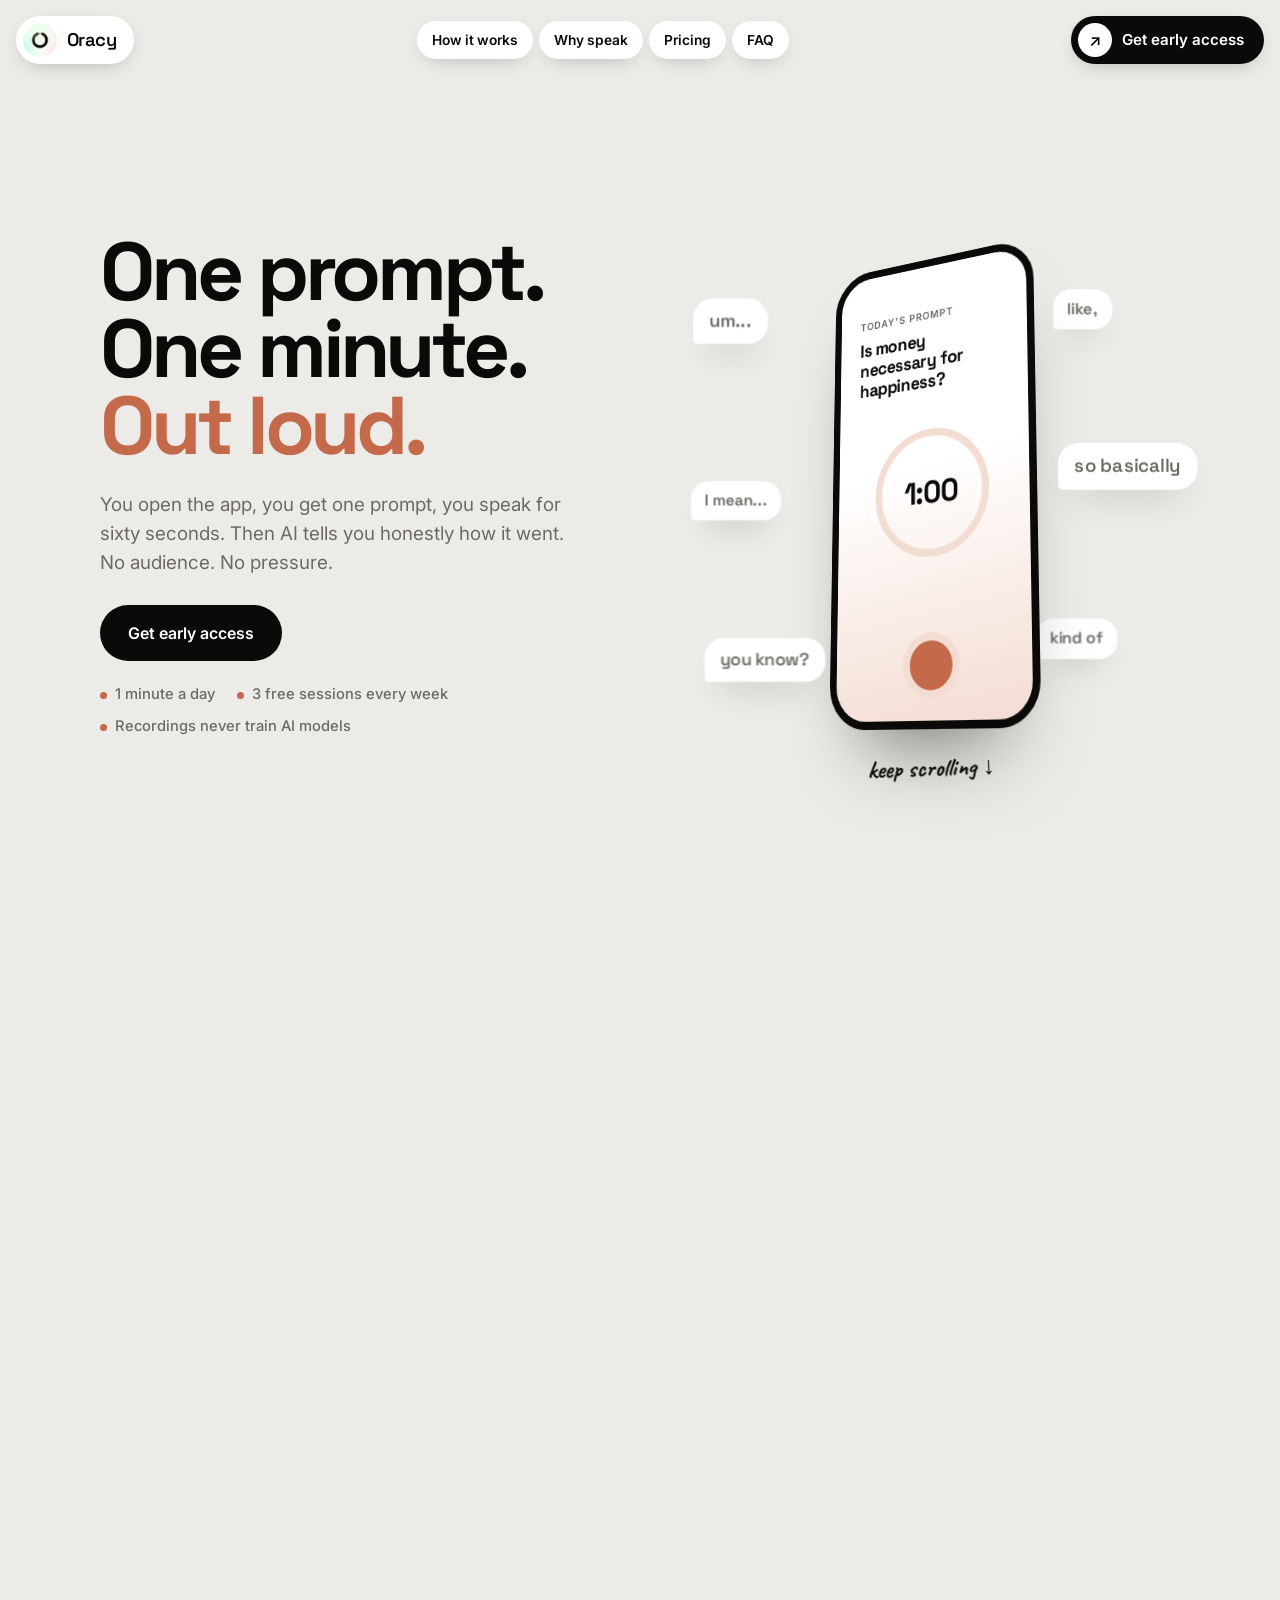
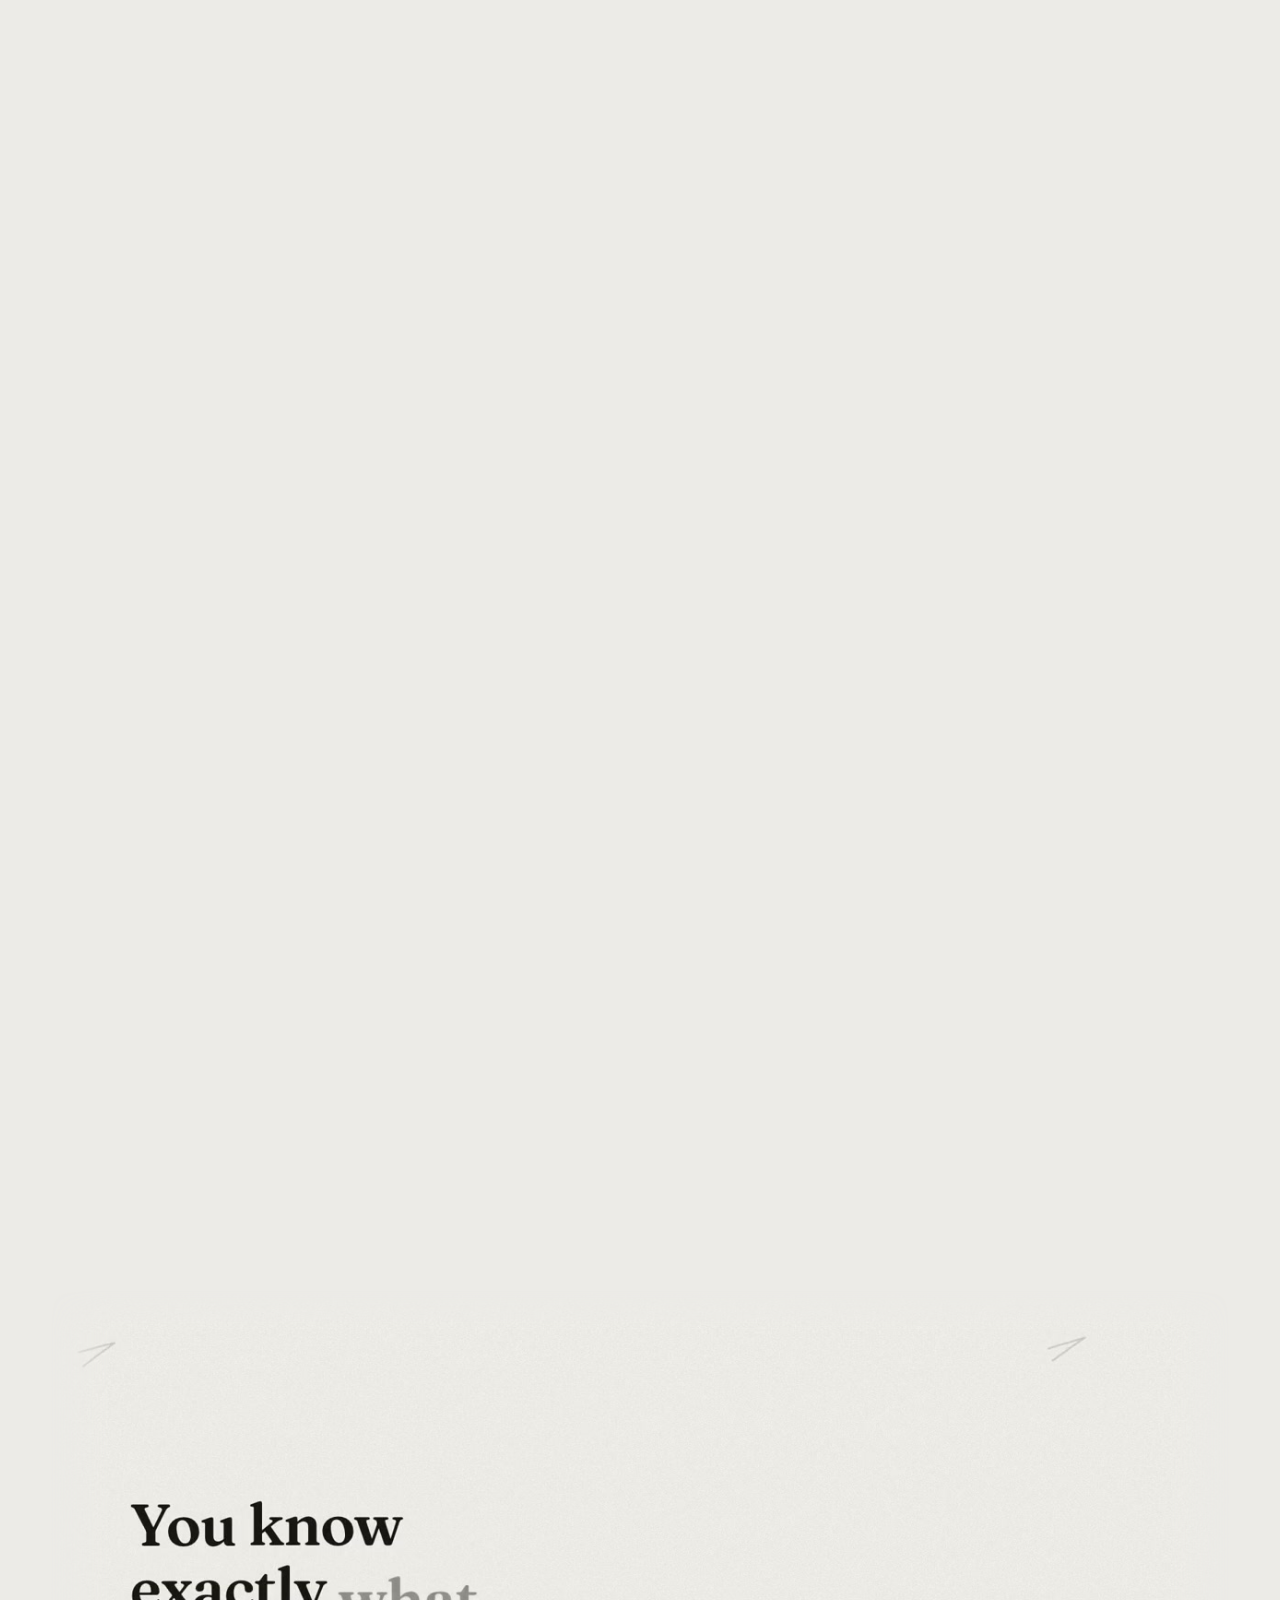
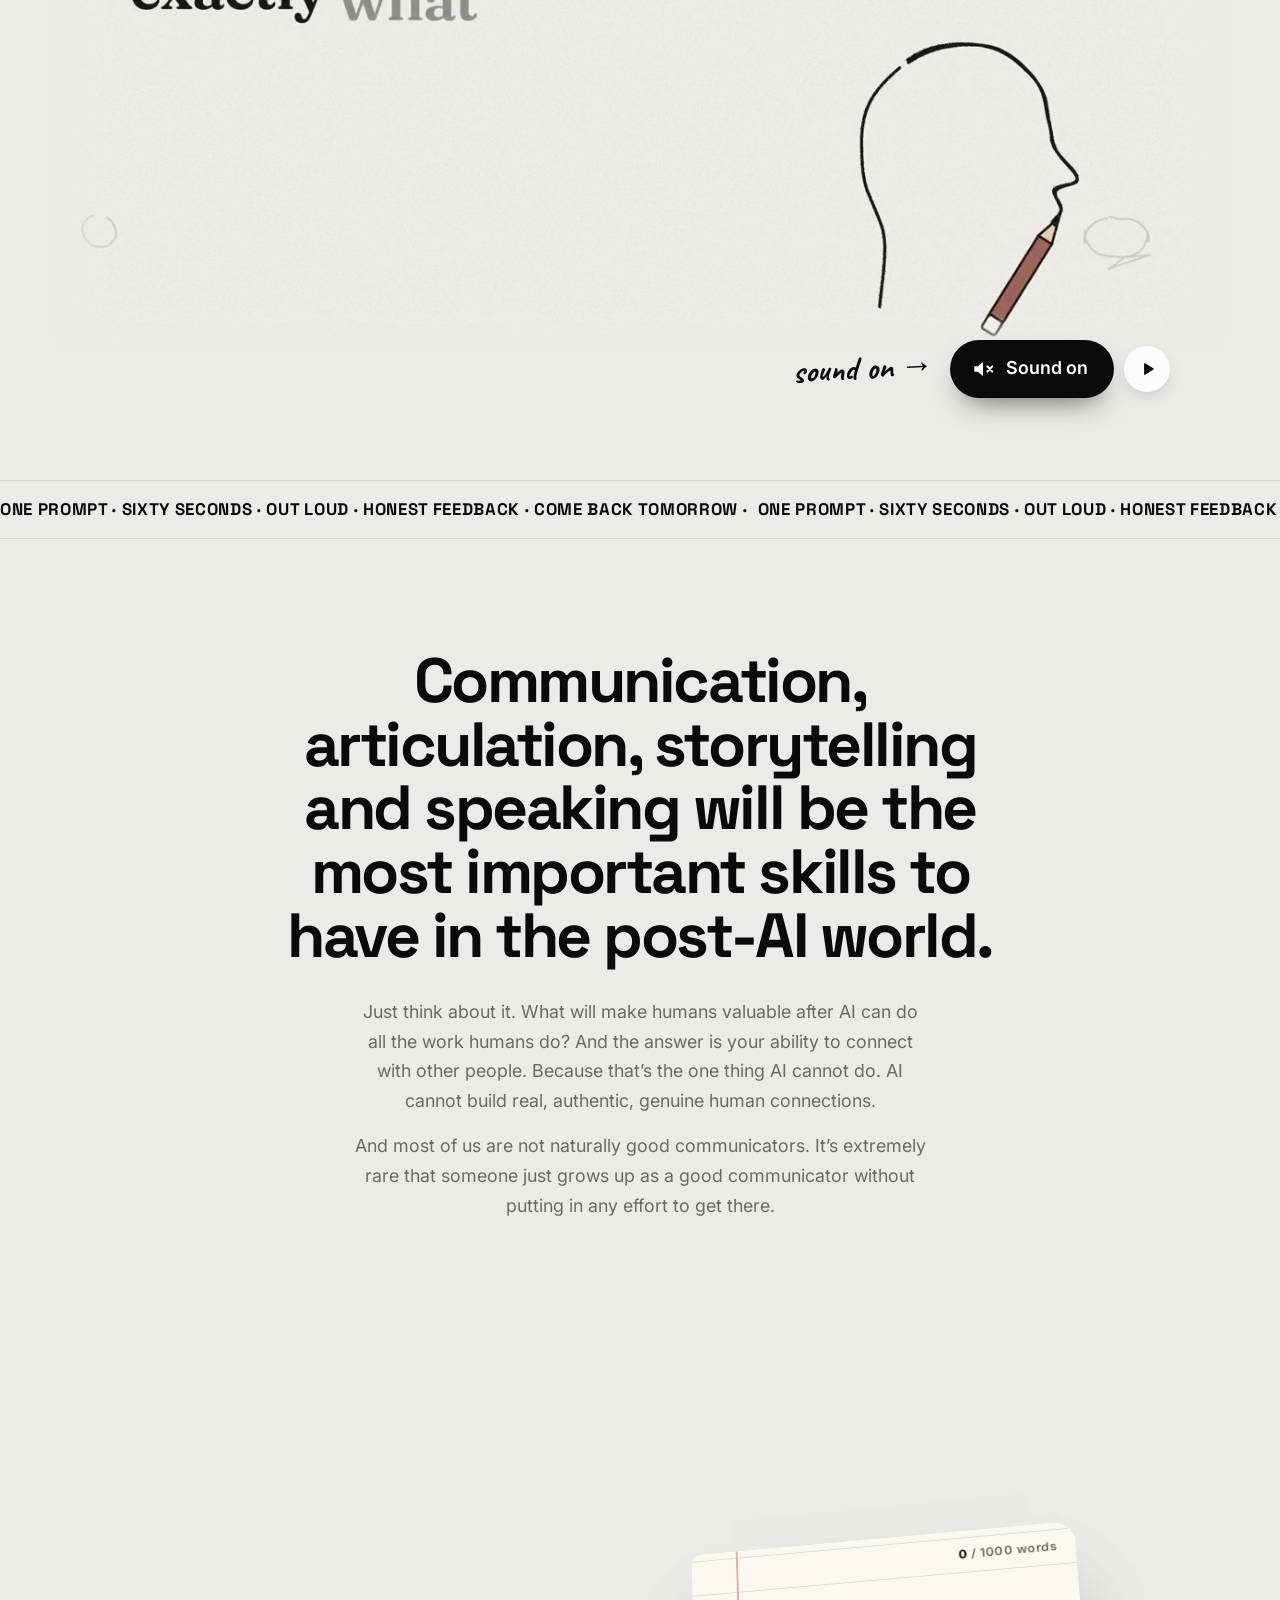
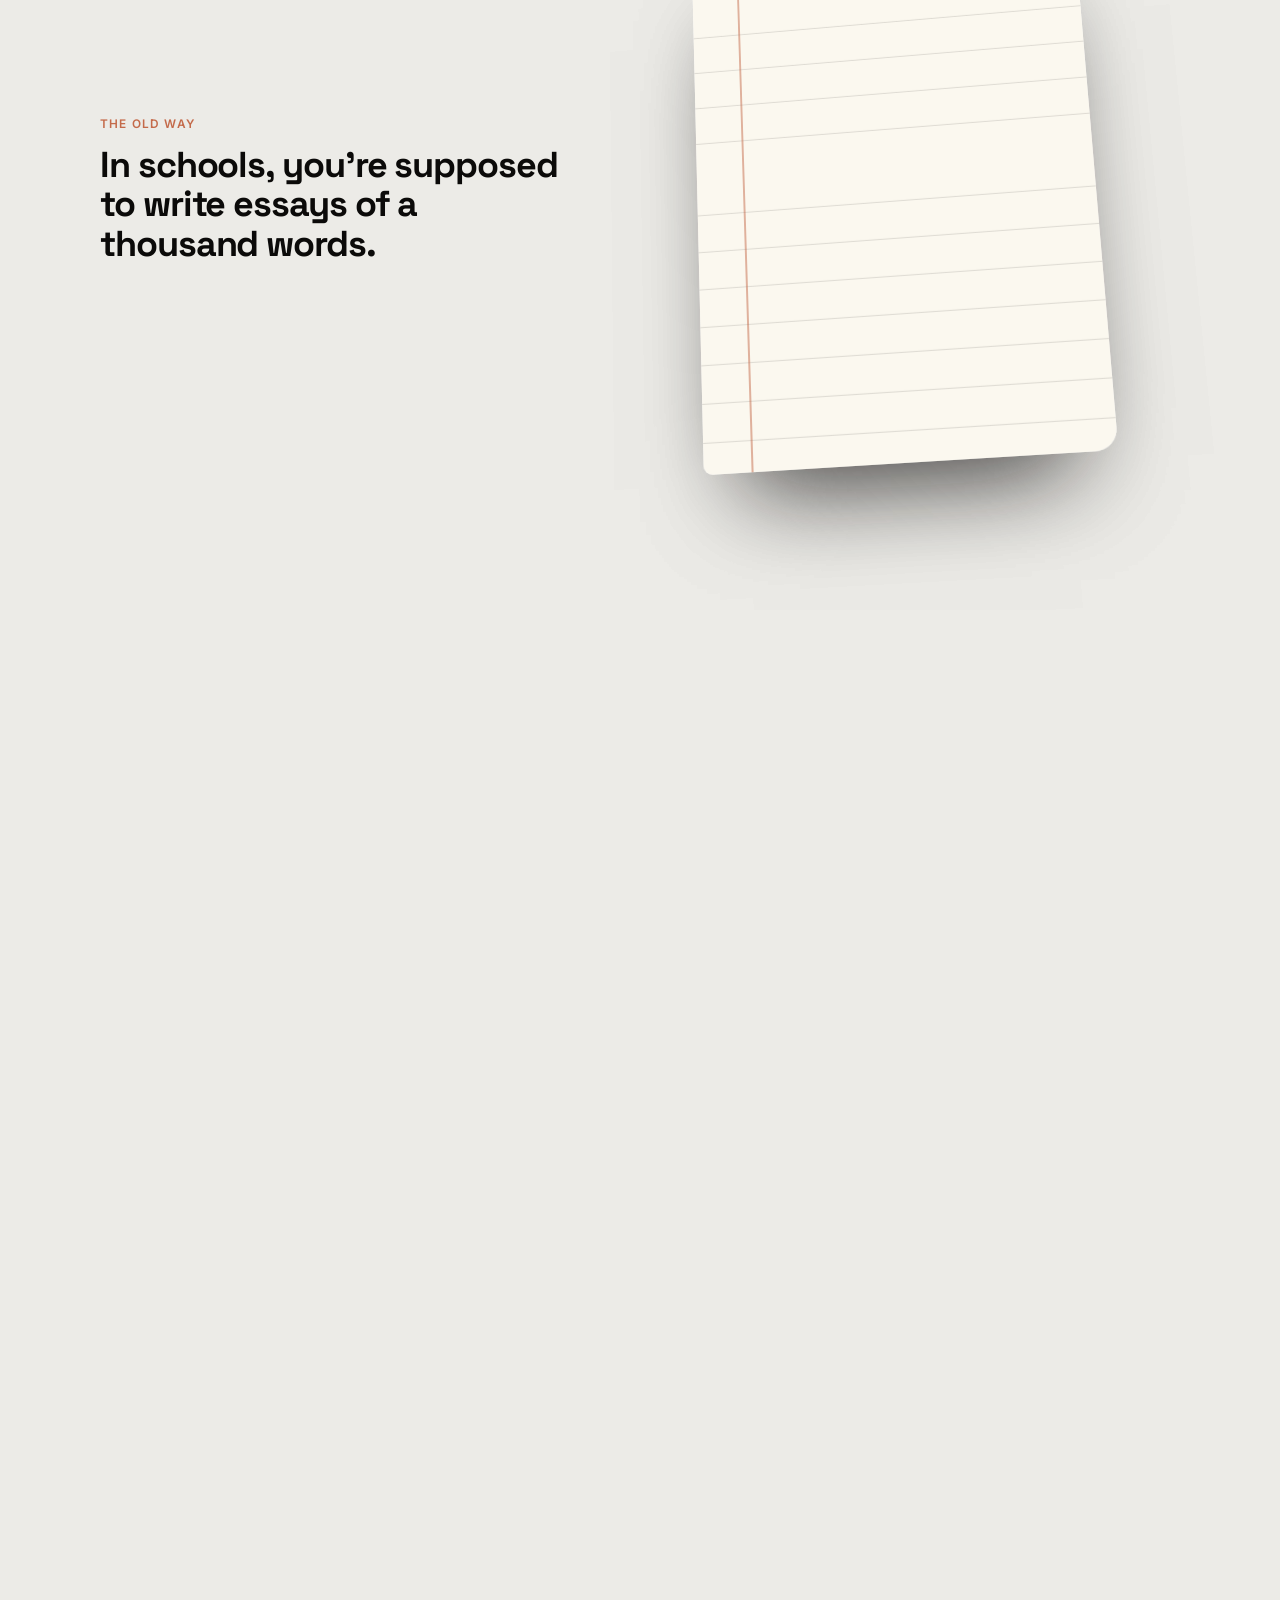
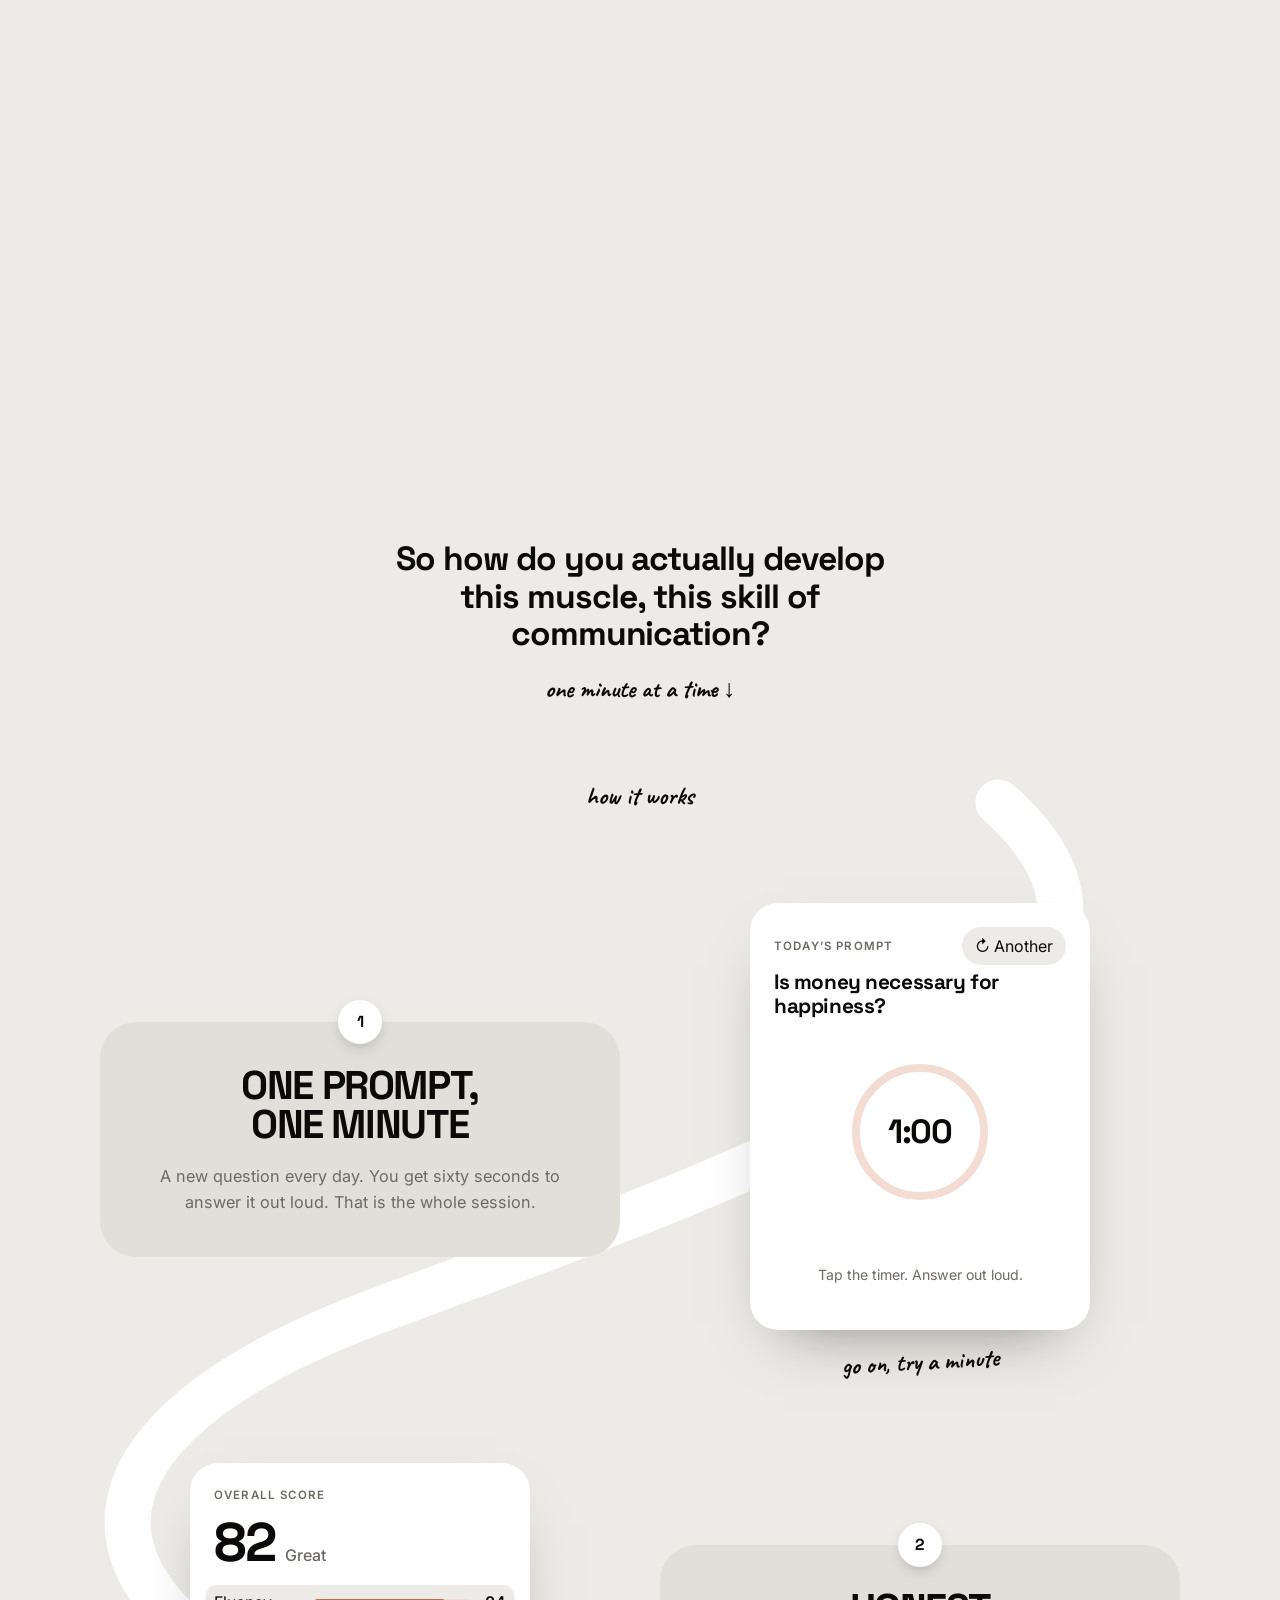
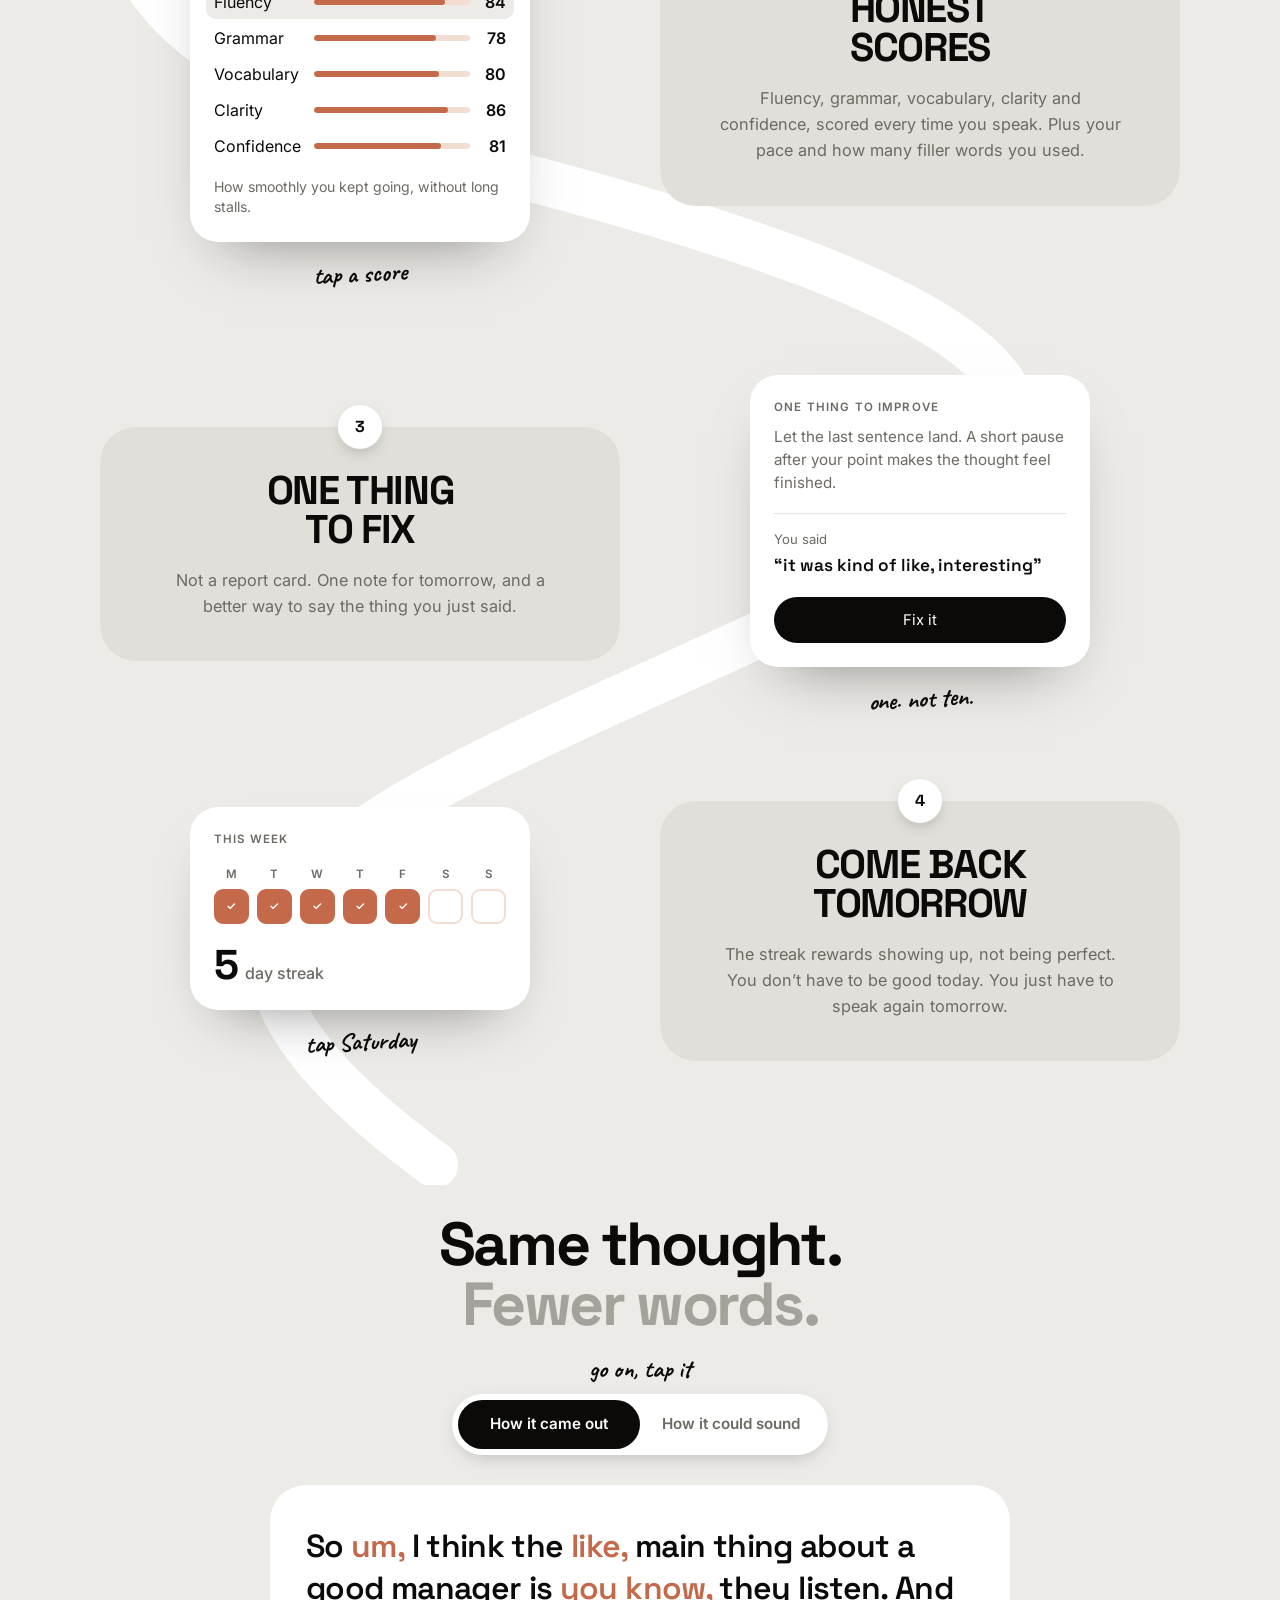
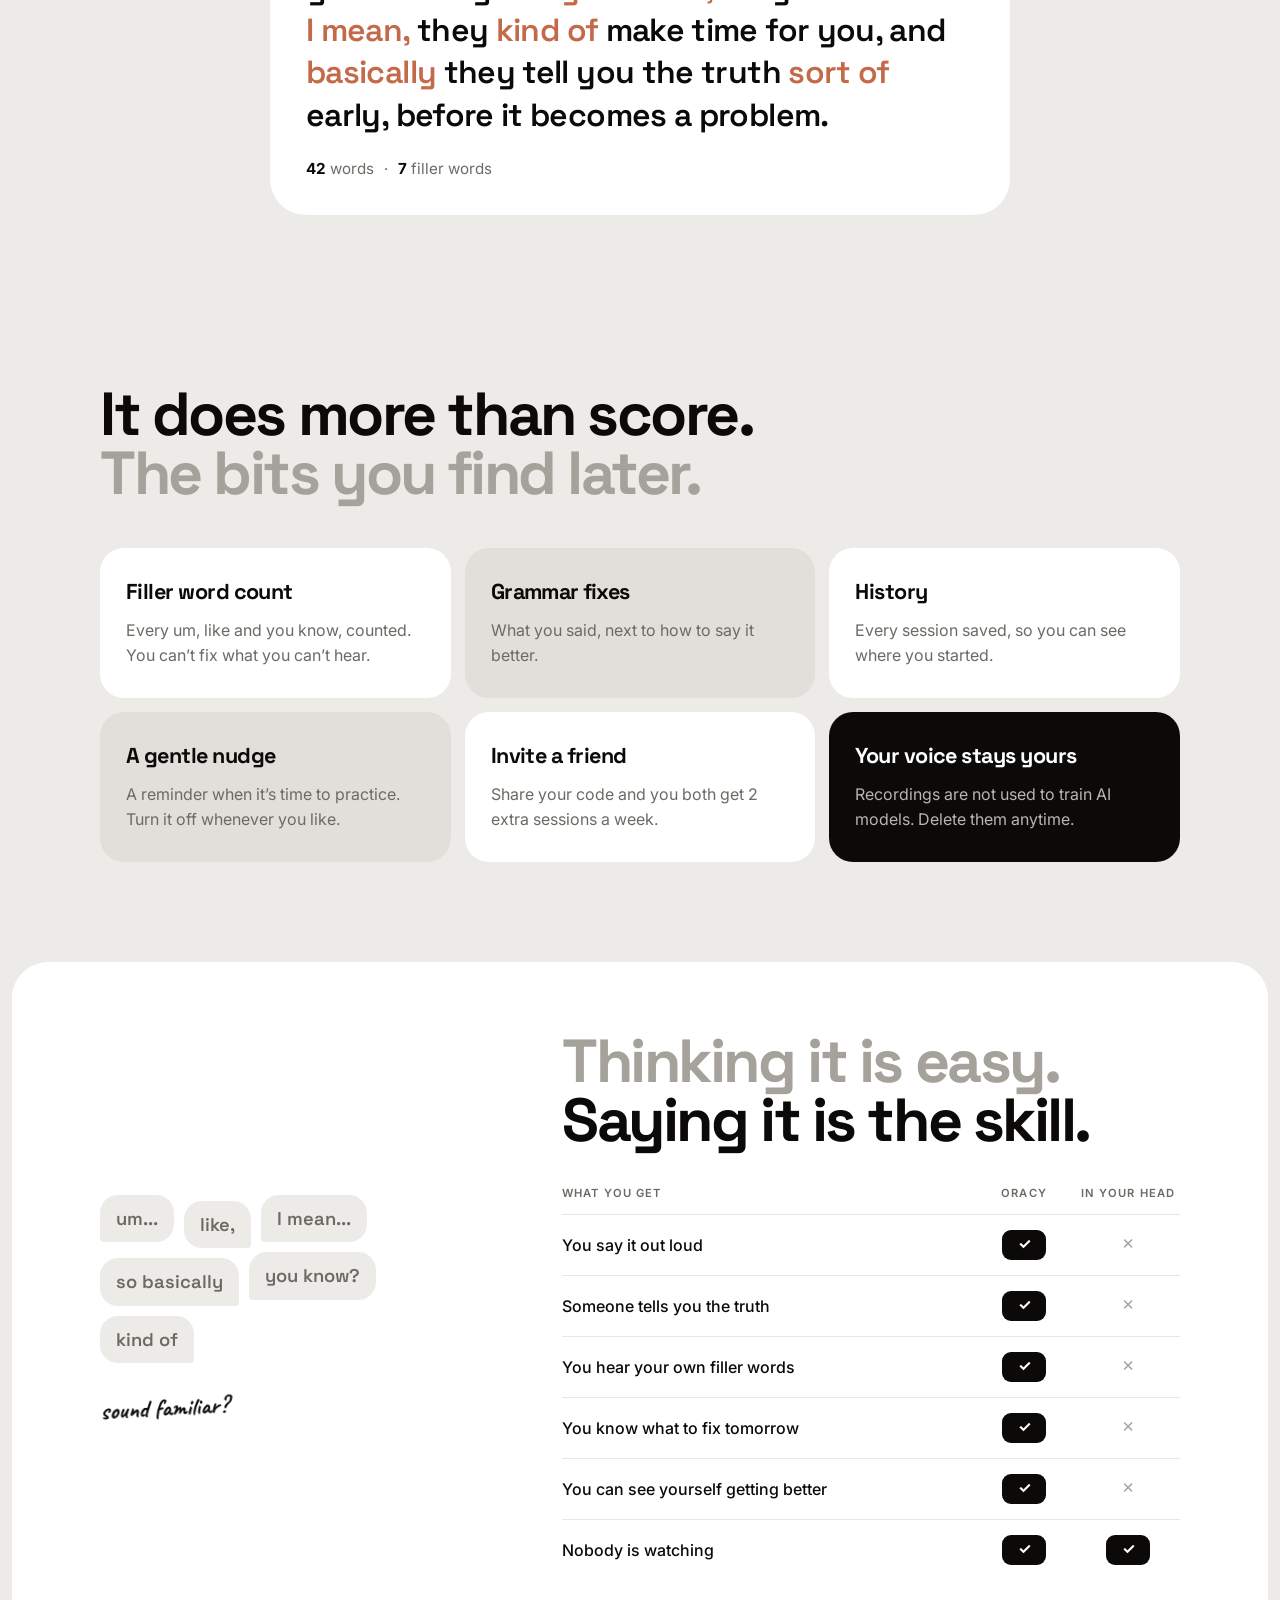
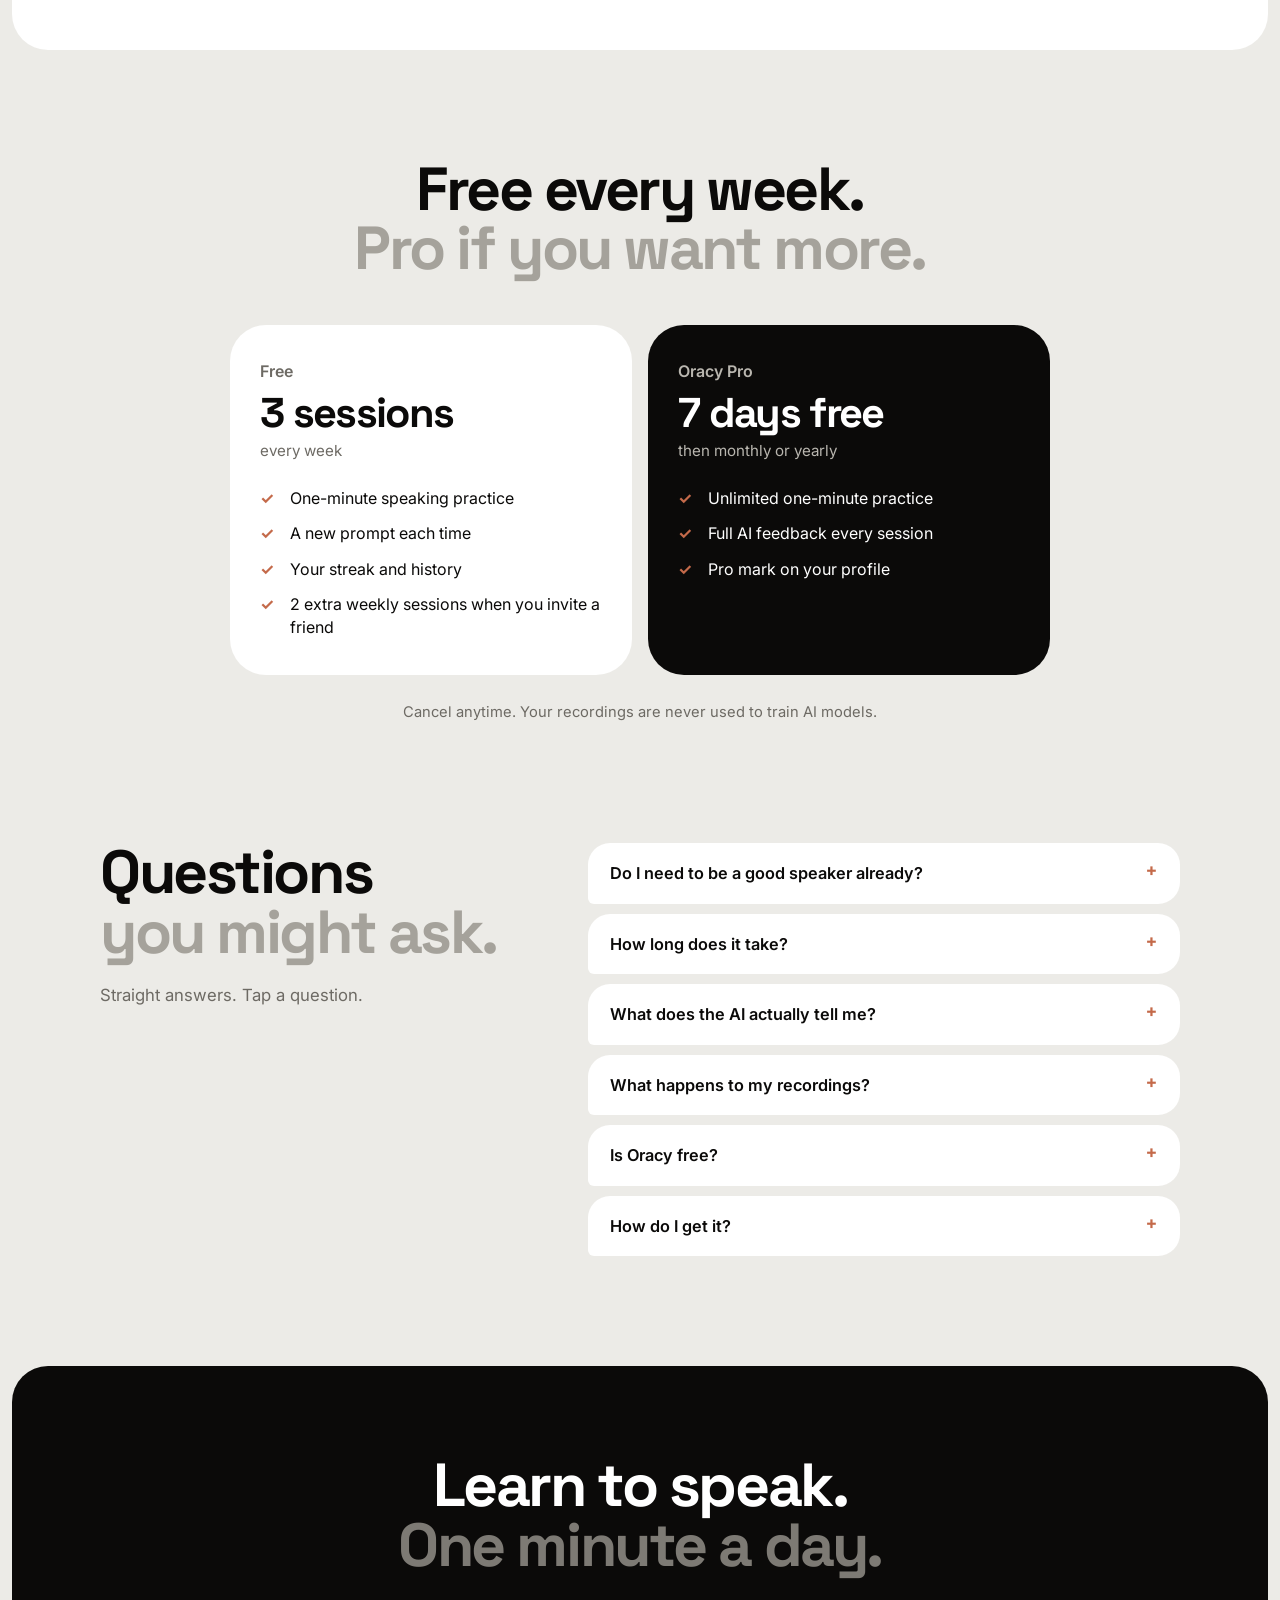
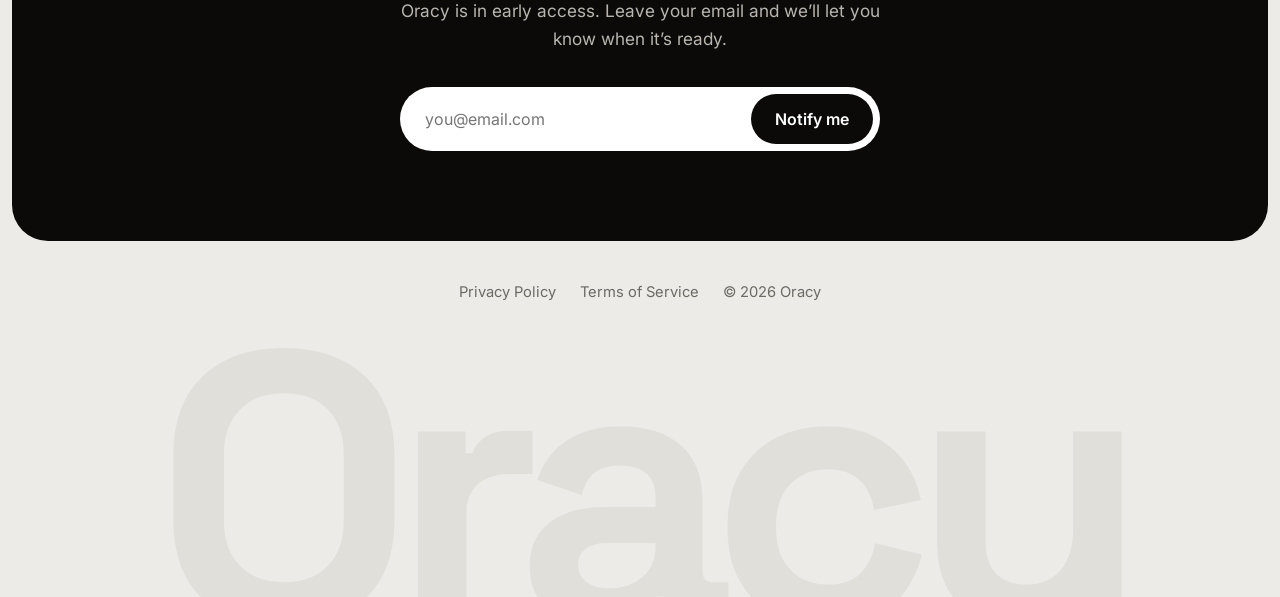
==== commit 6404df6a: "Blend the demo video into the page and add a dot cursor. The video sat in a white card with browser " ====
--- a/index.html
+++ b/index.html
@@ -102,12 +102,16 @@
       </div>
     </section>
 
-    <section class="watch" id="watch">
-      <div class="watch-frame">
+    <section class="watch" id="watch" aria-label="Oracy in 30 seconds">
+      <div class="watch-stage">
         <video
+          id="demoVideo"
+          class="watch-video"
           controls
+          muted
+          loop
           playsinline
-          preload="none"
+          preload="metadata"
           poster="/media/oracy-demo-poster.jpg"
           width="1280"
           height="720"
@@ -116,6 +120,33 @@
           <source src="/media/oracy-demo.mp4" type="video/mp4" />
           <a href="/media/oracy-demo.mp4">Watch the Oracy video</a>
         </video>
+
+        <div class="watch-controls hidden" id="demoControls">
+          <span class="hand watch-note" id="demoNote">sound on →</span>
+          <button type="button" class="vbtn vbtn-sound" id="demoMute" aria-label="Turn sound on">
+            <svg class="ico ico-muted" viewBox="0 0 24 24" aria-hidden="true">
+              <path d="M4 9.5h3.2L12 5.6v12.8l-4.8-3.9H4z" fill="currentColor" />
+              <path d="M16 9.5l4.5 5M20.5 9.5l-4.5 5" stroke="currentColor" stroke-width="1.8" stroke-linecap="round" fill="none" />
+            </svg>
+            <svg class="ico ico-sound" viewBox="0 0 24 24" aria-hidden="true">
+              <path d="M4 9.5h3.2L12 5.6v12.8l-4.8-3.9H4z" fill="currentColor" />
+              <path d="M15.5 9a4.2 4.2 0 0 1 0 6M18 6.6a7.6 7.6 0 0 1 0 10.8" stroke="currentColor" stroke-width="1.8" stroke-linecap="round" fill="none" />
+            </svg>
+            <span class="vlabel" aria-hidden="true">Sound on</span>
+          </button>
+          <button type="button" class="vbtn" id="demoPlay" aria-label="Play video">
+            <svg class="ring" viewBox="0 0 48 48" aria-hidden="true">
+              <circle cx="24" cy="24" r="22" />
+            </svg>
+            <svg class="ico ico-play" viewBox="0 0 24 24" aria-hidden="true">
+              <path d="M8.5 5.8v12.4a.8.8 0 0 0 1.2.7l10-6.2a.8.8 0 0 0 0-1.4l-10-6.2a.8.8 0 0 0-1.2.7z" fill="currentColor" />
+            </svg>
+            <svg class="ico ico-pause" viewBox="0 0 24 24" aria-hidden="true">
+              <rect x="6.5" y="5.5" width="4" height="13" rx="1.2" fill="currentColor" />
+              <rect x="13.5" y="5.5" width="4" height="13" rx="1.2" fill="currentColor" />
+            </svg>
+          </button>
+        </div>
       </div>
     </section>
 
@@ -813,5 +844,145 @@
       })
     })()
   </script>
+  <script>
+    (function () {
+      var v = document.getElementById('demoVideo')
+      var controls = document.getElementById('demoControls')
+      var stage = v.parentNode
+      var playBtn = document.getElementById('demoPlay')
+      var muteBtn = document.getElementById('demoMute')
+      var note = document.getElementById('demoNote')
+      var ring = playBtn.querySelector('.ring circle')
+      var LEN = 2 * Math.PI * 22
+      var still = window.matchMedia('(prefers-reduced-motion: reduce)').matches
+      var userPaused = still
+      var inView = false
+      var raf = null
+
+      v.removeAttribute('controls')
+      v.muted = true
+      controls.classList.remove('hidden')
+      stage.classList.add('custom')
+      ring.style.strokeDasharray = LEN.toFixed(2)
+      ring.style.strokeDashoffset = LEN.toFixed(2)
+
+      function tryPlay() {
+        var p = v.play()
+        if (p && p.catch) p.catch(function () {})
+      }
+      function drawRing() {
+        var d = v.duration || 0
+        var k = d ? v.currentTime / d : 0
+        ring.style.strokeDashoffset = (LEN * (1 - k)).toFixed(2)
+        raf = v.paused ? null : window.requestAnimationFrame(drawRing)
+      }
+      function sync() {
+        var playing = !v.paused
+        stage.classList.toggle('is-playing', playing)
+        playBtn.setAttribute('aria-label', playing ? 'Pause video' : 'Play video')
+        stage.classList.toggle('is-sound', !v.muted)
+        muteBtn.setAttribute('aria-label', v.muted ? 'Turn sound on' : 'Turn sound off')
+        if (playing && !raf) raf = window.requestAnimationFrame(drawRing)
+      }
+      function toggle() {
+        if (v.paused) {
+          userPaused = false
+          tryPlay()
+        } else {
+          userPaused = true
+          v.pause()
+        }
+      }
+
+      playBtn.addEventListener('click', toggle)
+      v.addEventListener('click', toggle)
+      muteBtn.addEventListener('click', function () {
+        v.muted = !v.muted
+        note.classList.add('gone')
+        if (!v.muted && v.paused) {
+          userPaused = false
+          tryPlay()
+        }
+        sync()
+      })
+      v.addEventListener('play', sync)
+      v.addEventListener('pause', sync)
+      v.addEventListener('volumechange', sync)
+      v.addEventListener('seeked', drawRing)
+
+      if ('IntersectionObserver' in window) {
+        new IntersectionObserver(function (entries) {
+          inView = entries[0].isIntersecting
+          if (inView && !userPaused) tryPlay()
+          if (!inView && !v.paused) v.pause()
+        }, { threshold: 0.45 }).observe(v)
+      }
+      sync()
+    })()
+  </script>
+  <script>
+    (function () {
+      /* Custom cursor: one dot that follows the pointer. It grows over anything
+         clickable and becomes a labelled disc over the film.
+         Mouse and trackpad only; touch screens keep their normal behaviour. */
+      if (!window.matchMedia('(hover: hover) and (pointer: fine)').matches) return
+      var still = window.matchMedia('(prefers-reduced-motion: reduce)').matches
+      var root = document.documentElement
+      var cur = document.createElement('div')
+      var dot = document.createElement('div')
+      var label = document.createElement('span')
+      cur.className = 'cur'
+      dot.className = 'cur-dot'
+      cur.setAttribute('aria-hidden', 'true')
+      dot.appendChild(label)
+      cur.appendChild(dot)
+      document.body.appendChild(cur)
+
+      var x = -100, y = -100, cx = -100, cy = -100
+      var started = false
+      var video = document.getElementById('demoVideo')
+
+      function loop() {
+        var k = still ? 1 : 0.35
+        cx += (x - cx) * k
+        cy += (y - cy) * k
+        cur.style.transform = 'translate3d(' + cx.toFixed(1) + 'px,' + cy.toFixed(1) + 'px,0)'
+        window.requestAnimationFrame(loop)
+      }
+      function read(target) {
+        var el = target && target.closest ? target : null
+        var typing = el && el.closest('input, textarea, select')
+        var film = el && el.closest('#demoVideo')
+        var hot = el && el.closest('a, button, summary, label, [role="button"]')
+        root.classList.toggle('cur-native', !!typing)
+        root.classList.toggle('cur-film', !!film)
+        root.classList.toggle('cur-hot', !film && !!hot)
+        label.textContent = film ? (video.paused ? 'Play' : 'Pause') : ''
+      }
+
+      window.addEventListener('pointermove', function (e) {
+        if (e.pointerType === 'touch') return
+        x = e.clientX
+        y = e.clientY
+        if (!started) {
+          started = true
+          cx = x
+          cy = y
+          root.classList.add('cur-on')
+          window.requestAnimationFrame(loop)
+        }
+        root.classList.remove('cur-away')
+        read(e.target)
+      }, { passive: true })
+      window.addEventListener('pointerdown', function () { root.classList.add('cur-down') })
+      window.addEventListener('pointerup', function () { root.classList.remove('cur-down') })
+      document.addEventListener('mouseleave', function () { root.classList.add('cur-away') })
+      window.addEventListener('blur', function () { root.classList.add('cur-away') })
+      if (video) {
+        video.addEventListener('play', function () { if (root.classList.contains('cur-film')) label.textContent = 'Pause' })
+        video.addEventListener('pause', function () { if (root.classList.contains('cur-film')) label.textContent = 'Play' })
+      }
+    })()
+  </script>
 </body>
 </html>
--- a/home.css
+++ b/home.css
@@ -234,24 +234,136 @@
 
 /* ---------- Video ---------- */
 
+/* The video file is graded so its background equals --paper, so the film sits
+   on the page with no frame. The mask melts its edges in case a screen renders the two
+   colours slightly apart. */
+
 .watch {
-  padding: 0 12px;
-}
-
-.watch-frame {
-  max-width: 1120px;
+  padding: 10px 0 0;
+}
+
+.watch-stage {
+  position: relative;
+  max-width: 1180px;
   margin: 0 auto;
-  border-radius: var(--r-lg);
-  overflow: hidden;
-  background: var(--white);
-  box-shadow: 0 30px 70px -40px rgba(11, 10, 9, 0.45);
-}
-
-.watch-frame video {
+}
+
+.watch-video {
   display: block;
   width: 100%;
   height: auto;
   aspect-ratio: 16 / 9;
+  background: var(--paper);
+}
+
+.watch-stage.custom .watch-video {
+  cursor: pointer;
+  -webkit-mask-image: linear-gradient(90deg, transparent, #000 5%, #000 95%, transparent),
+    linear-gradient(transparent, #000 6%, #000 94%, transparent);
+  mask-image: linear-gradient(90deg, transparent, #000 5%, #000 95%, transparent),
+    linear-gradient(transparent, #000 6%, #000 94%, transparent);
+  -webkit-mask-composite: source-in;
+  mask-composite: intersect;
+}
+
+.watch-controls {
+  position: absolute;
+  right: 26px;
+  bottom: 22px;
+  display: flex;
+  align-items: center;
+  gap: 10px;
+}
+
+.watch-note {
+  margin-right: 2px;
+  font-size: 1.35rem;
+  transform: rotate(-3deg);
+  transition: opacity 0.3s ease;
+}
+
+.watch-note.gone {
+  opacity: 0;
+}
+
+.vbtn {
+  position: relative;
+  display: grid;
+  place-items: center;
+  width: 46px;
+  height: 46px;
+  border: 0;
+  border-radius: 50%;
+  background: rgba(255, 255, 255, 0.82);
+  -webkit-backdrop-filter: blur(14px) saturate(1.4);
+  backdrop-filter: blur(14px) saturate(1.4);
+  box-shadow: 0 6px 20px -10px rgba(11, 10, 9, 0.45);
+  color: var(--ink);
+  cursor: pointer;
+  transition: transform 0.18s ease, background 0.18s ease, color 0.18s ease;
+}
+
+.vbtn:hover {
+  background: var(--ink);
+  color: var(--white);
+}
+
+.vbtn:active {
+  transform: scale(0.92);
+}
+
+.vbtn:focus-visible {
+  outline: 3px solid var(--accent);
+  outline-offset: 3px;
+}
+
+.vbtn .ico {
+  width: 20px;
+  height: 20px;
+}
+
+.vbtn .ring {
+  position: absolute;
+  inset: 0;
+  width: 100%;
+  height: 100%;
+  transform: rotate(-90deg);
+}
+
+.vbtn .ring circle {
+  fill: none;
+  stroke: var(--accent);
+  stroke-width: 2.5;
+  stroke-linecap: round;
+}
+
+.ico-pause,
+.ico-sound,
+.is-playing .ico-play,
+.is-sound .ico-muted {
+  display: none;
+}
+
+.is-playing .ico-pause,
+.is-sound .ico-sound {
+  display: block;
+}
+
+@media (max-width: 860px) {
+  .watch-controls {
+    right: 14px;
+    bottom: 8px;
+    gap: 8px;
+  }
+
+  .vbtn {
+    width: 40px;
+    height: 40px;
+  }
+
+  .watch-note {
+    font-size: 1.15rem;
+  }
 }
 
 /* ---------- Marquee ---------- */
@@ -2198,3 +2310,224 @@
     transition: none;
   }
 }
+
+/* ---------- Video: big "Sound on" prompt while muted ---------- */
+
+.watch-note {
+  font-size: 2.1rem;
+  margin-right: 6px;
+}
+
+.vbtn-sound {
+  width: auto;
+  height: 58px;
+  padding: 0 26px 0 20px;
+  border-radius: 999px;
+  display: inline-flex;
+  align-items: center;
+  gap: 10px;
+  background: var(--ink);
+  color: var(--white);
+  font: inherit;
+  font-weight: 600;
+  font-size: 1.12rem;
+  box-shadow: 0 14px 30px -14px rgba(11, 10, 9, 0.7);
+  animation: soundPulse 2.2s ease-out infinite;
+}
+
+.vbtn-sound .ico {
+  width: 26px;
+  height: 26px;
+}
+
+.vbtn-sound:hover {
+  background: var(--accent);
+  color: var(--white);
+}
+
+@keyframes soundPulse {
+  0% {
+    box-shadow: 0 14px 30px -14px rgba(11, 10, 9, 0.7), 0 0 0 0 rgba(196, 106, 74, 0.55);
+  }
+  70%,
+  100% {
+    box-shadow: 0 14px 30px -14px rgba(11, 10, 9, 0.7), 0 0 0 18px rgba(196, 106, 74, 0);
+  }
+}
+
+/* Once sound is on, it settles back to a small round button. */
+.is-sound .vbtn-sound {
+  width: 46px;
+  height: 46px;
+  padding: 0;
+  justify-content: center;
+  background: rgba(255, 255, 255, 0.82);
+  color: var(--ink);
+  box-shadow: 0 6px 20px -10px rgba(11, 10, 9, 0.45);
+  animation: none;
+}
+
+.is-sound .vbtn-sound:hover {
+  background: var(--ink);
+  color: var(--white);
+}
+
+.is-sound .vbtn-sound .ico {
+  width: 20px;
+  height: 20px;
+}
+
+.is-sound .vlabel {
+  display: none;
+}
+
+@media (max-width: 860px) {
+  .watch-controls {
+    bottom: -58px;
+    right: 14px;
+  }
+
+  .watch {
+    padding-bottom: 62px;
+  }
+
+  .watch-note {
+    font-size: 1.6rem;
+  }
+
+  .vbtn-sound {
+    height: 48px;
+    padding: 0 20px 0 16px;
+    font-size: 1rem;
+  }
+
+  .vbtn-sound .ico {
+    width: 22px;
+    height: 22px;
+  }
+
+  .is-sound .vbtn-sound {
+    width: 40px;
+    height: 40px;
+  }
+}
+
+@media (prefers-reduced-motion: reduce) {
+  .vbtn-sound {
+    animation: none;
+  }
+}
+
+/* Controls sit just under the film so they never cover the drawing. */
+@media (min-width: 861px) {
+  .watch {
+    padding-bottom: 56px;
+  }
+
+  .watch-controls {
+    right: 60px;
+    bottom: -44px;
+  }
+}
+
+/* ================= Custom cursor ================= */
+
+.cur {
+  position: fixed;
+  left: 0;
+  top: 0;
+  z-index: 9999;
+  pointer-events: none;
+  /* White + difference: the dot reads dark on the grey page and light on black,
+     and whatever sits under it stays legible. */
+  mix-blend-mode: difference;
+  will-change: transform;
+}
+
+.cur-dot {
+  display: grid;
+  place-items: center;
+  width: 12px;
+  height: 12px;
+  margin: -6px 0 0 -6px;
+  border-radius: 50%;
+  background: #fff;
+  opacity: 0;
+  transition: width 0.28s cubic-bezier(0.3, 1.3, 0.5, 1), height 0.28s cubic-bezier(0.3, 1.3, 0.5, 1),
+    margin 0.28s cubic-bezier(0.3, 1.3, 0.5, 1), opacity 0.2s ease, background 0.2s ease;
+}
+
+.cur-dot span {
+  font-family: var(--display);
+  font-weight: 700;
+  font-size: 0.82rem;
+  letter-spacing: 0.02em;
+  color: var(--white);
+}
+
+.cur-on,
+.cur-on * {
+  cursor: none !important;
+}
+
+.cur-on .cur-dot {
+  opacity: 1;
+}
+
+/* Over links and buttons the dot grows. */
+.cur-hot .cur-dot {
+  width: 46px;
+  height: 46px;
+  margin: -23px 0 0 -23px;
+}
+
+.cur-down .cur-dot {
+  width: 9px;
+  height: 9px;
+  margin: -4.5px 0 0 -4.5px;
+}
+
+.cur-hot.cur-down .cur-dot {
+  width: 36px;
+  height: 36px;
+  margin: -18px 0 0 -18px;
+}
+
+/* Over the film: a terracotta disc that says what a click will do. */
+.cur-film .cur {
+  mix-blend-mode: normal;
+}
+
+.cur-film .cur-dot {
+  width: 84px;
+  height: 84px;
+  margin: -42px 0 0 -42px;
+  background: var(--accent);
+}
+
+.cur-film.cur-down .cur-dot {
+  width: 70px;
+  height: 70px;
+  margin: -35px 0 0 -35px;
+}
+
+/* With the dot as hover feedback, buttons keep their colour (a colour swap
+   under a difference blend would turn the dot blue). */
+.cur-on .btn:hover,
+.cur-on .chip-btn.wide:hover,
+.cur-on .vbtn-sound:hover {
+  background: var(--ink);
+  color: var(--white);
+}
+
+/* Typing fields keep the normal text cursor. */
+.cur-on.cur-native input,
+.cur-on.cur-native textarea,
+.cur-on.cur-native select {
+  cursor: text !important;
+}
+
+.cur-native .cur-dot,
+.cur-away .cur-dot {
+  opacity: 0;
+}
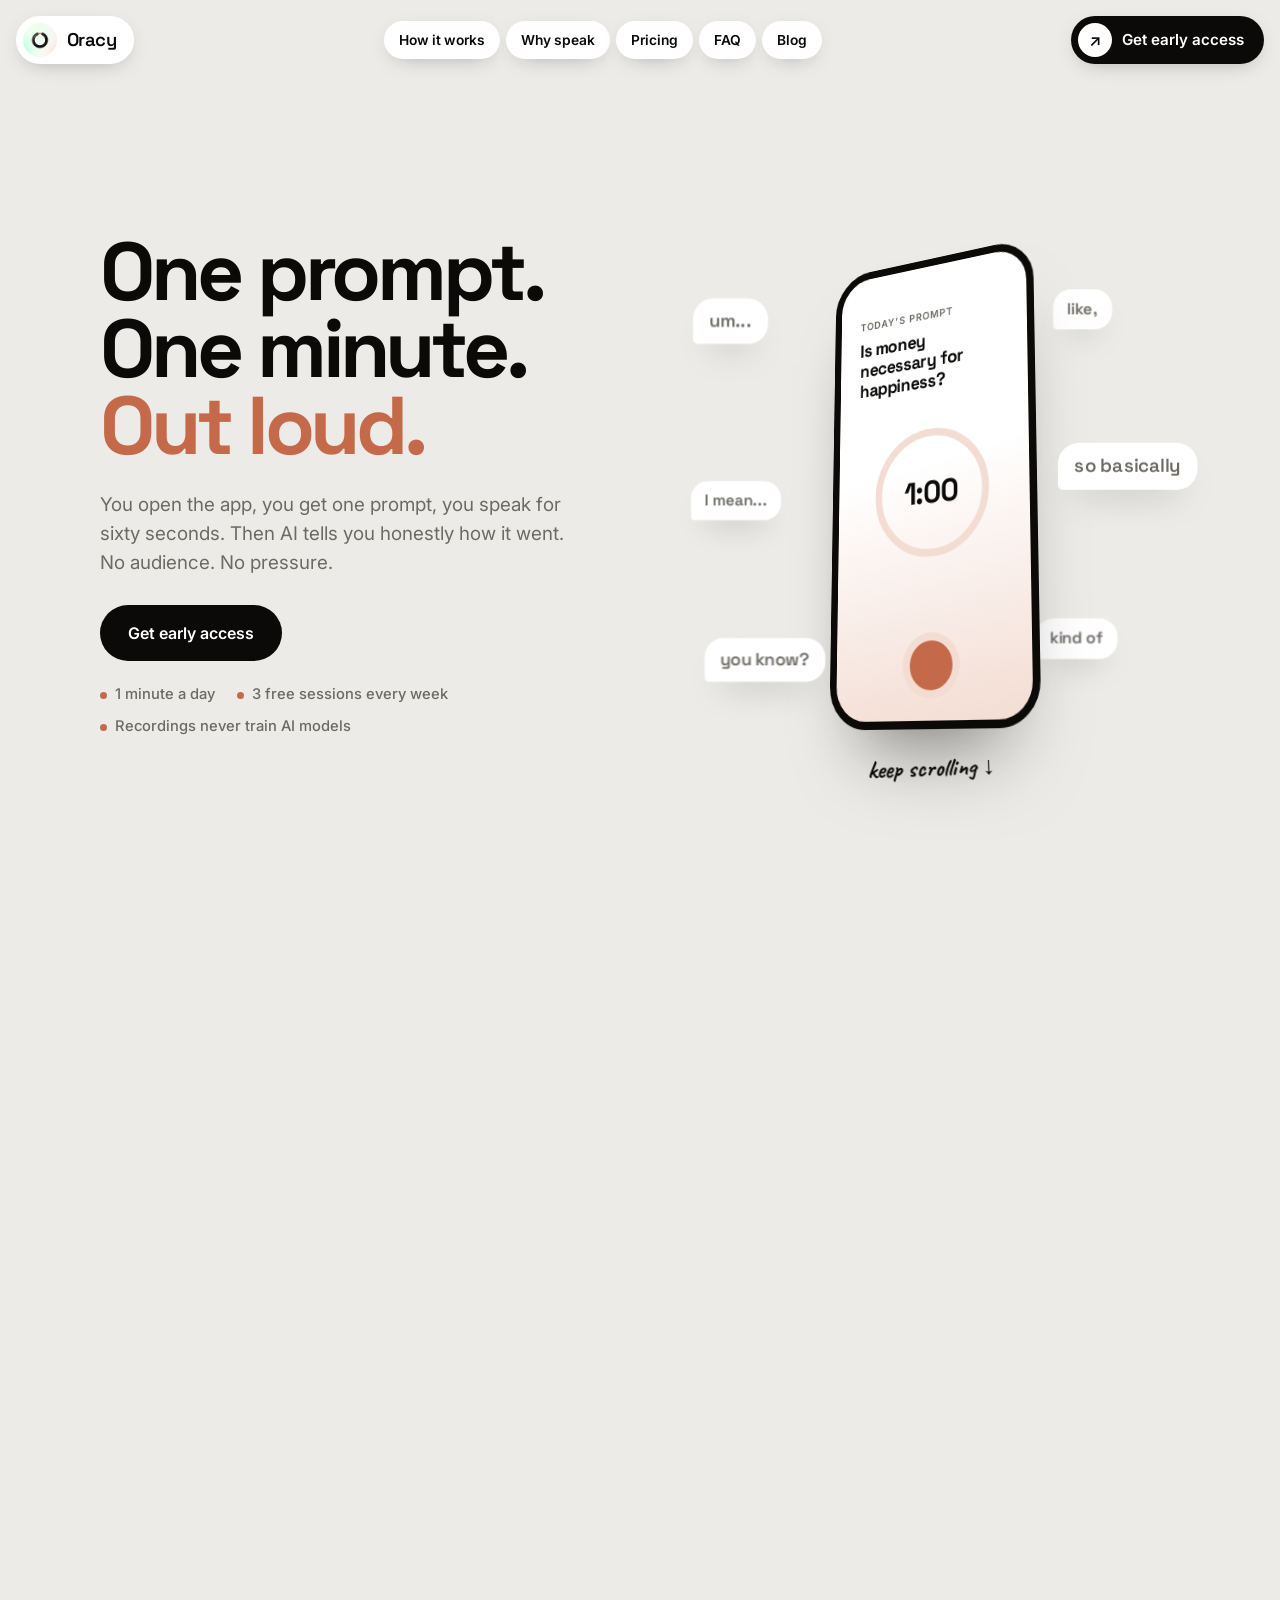
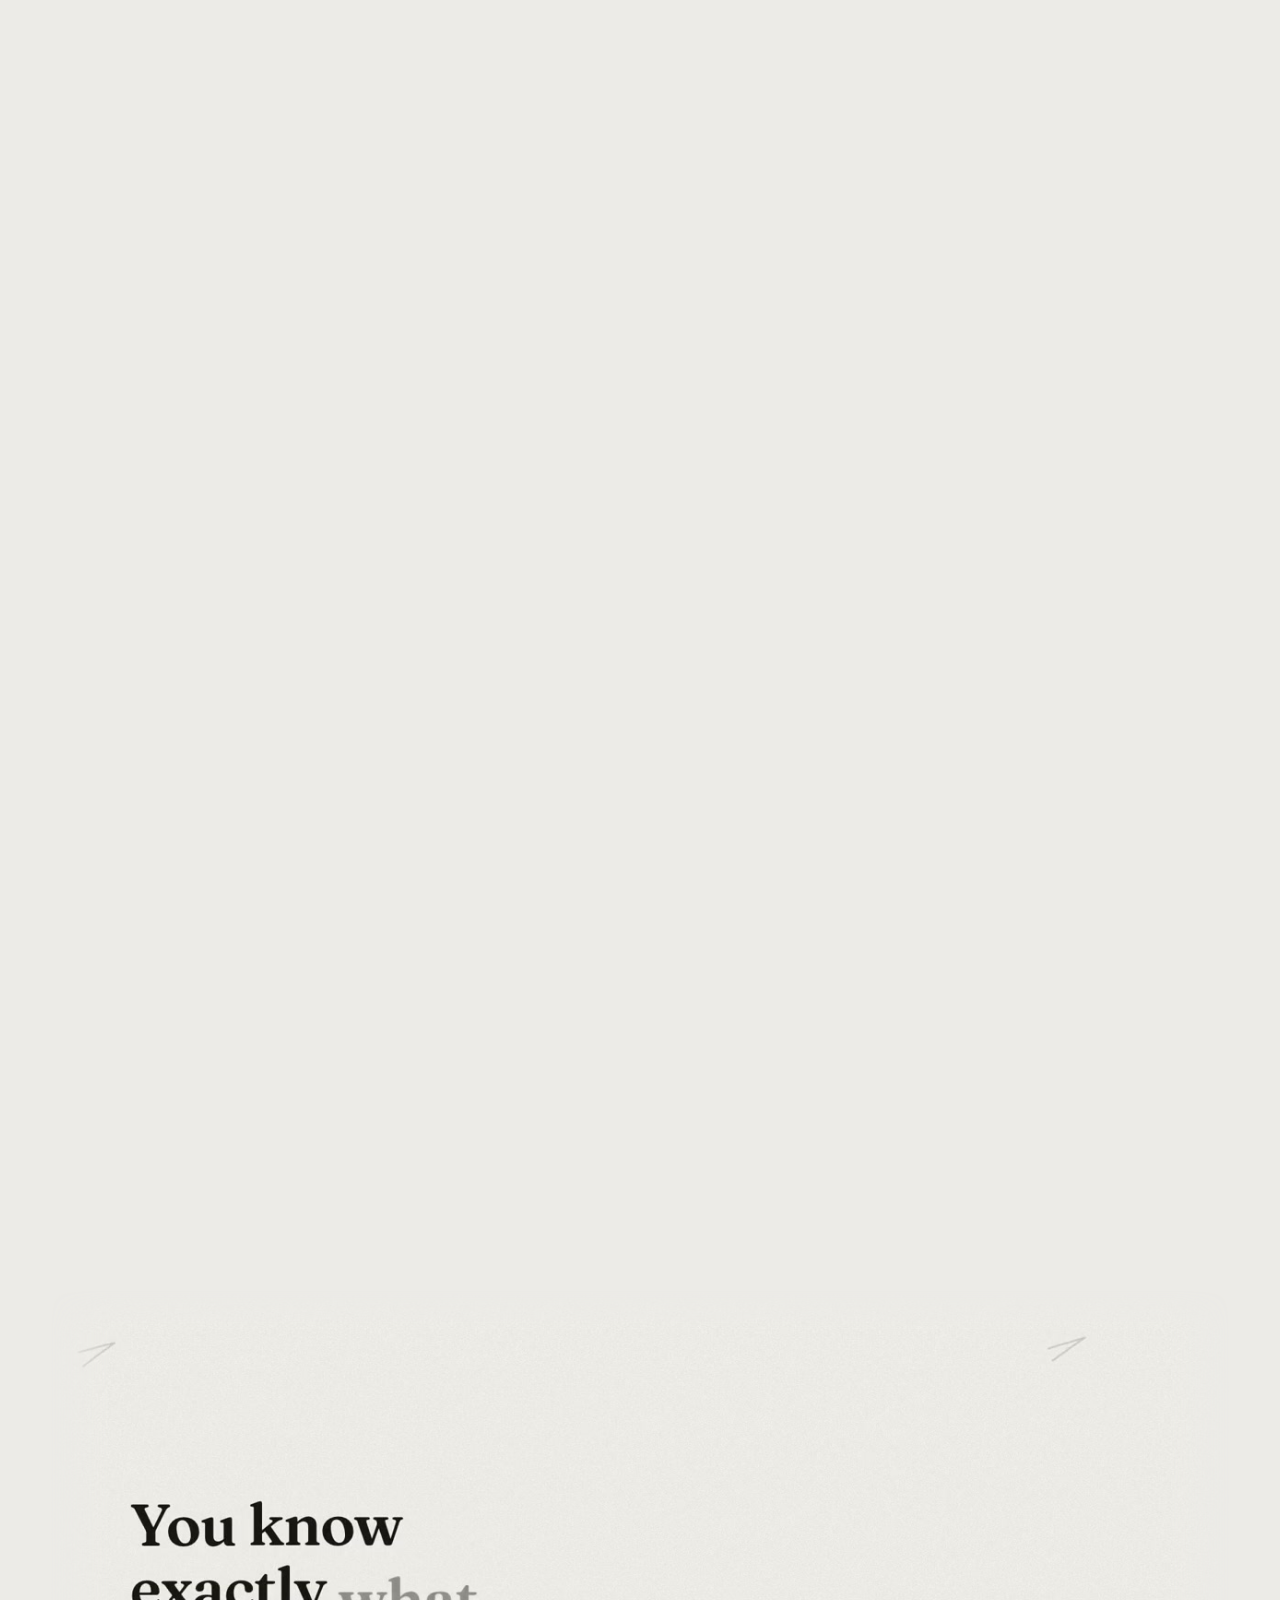
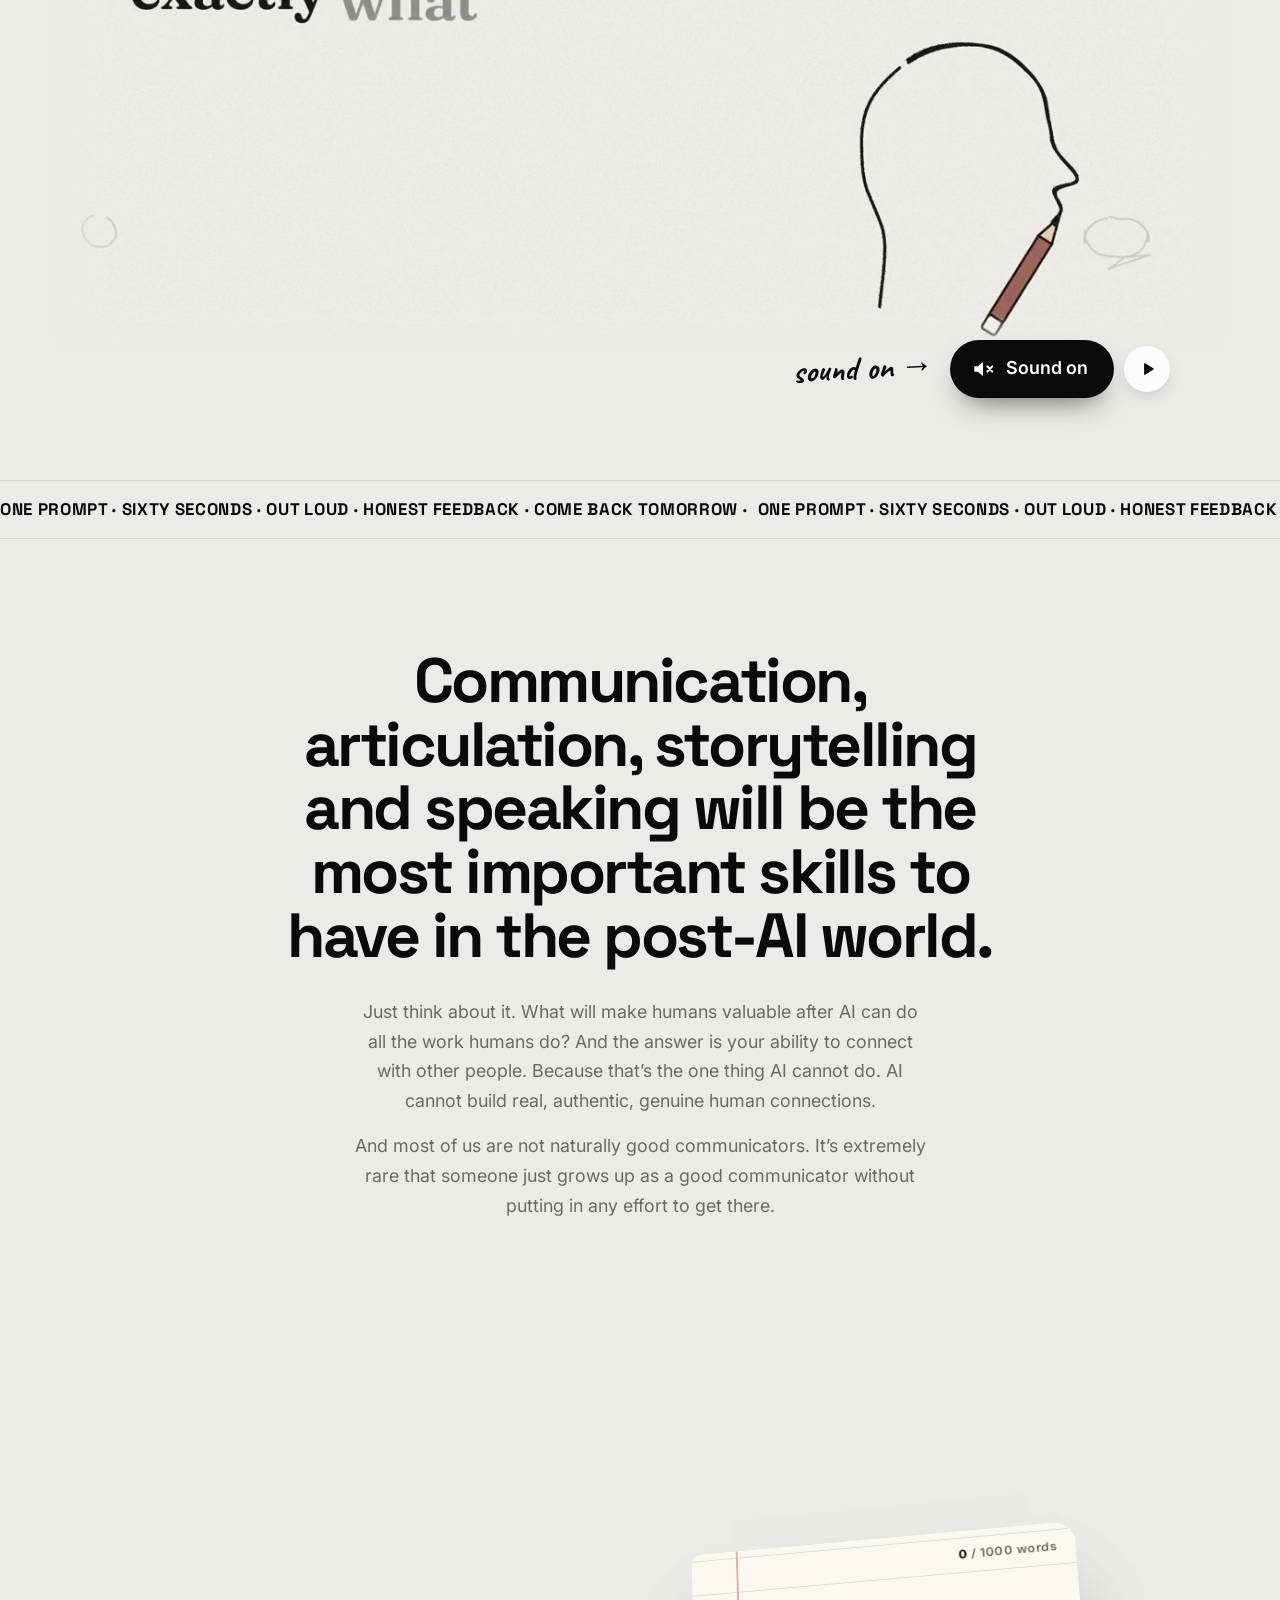
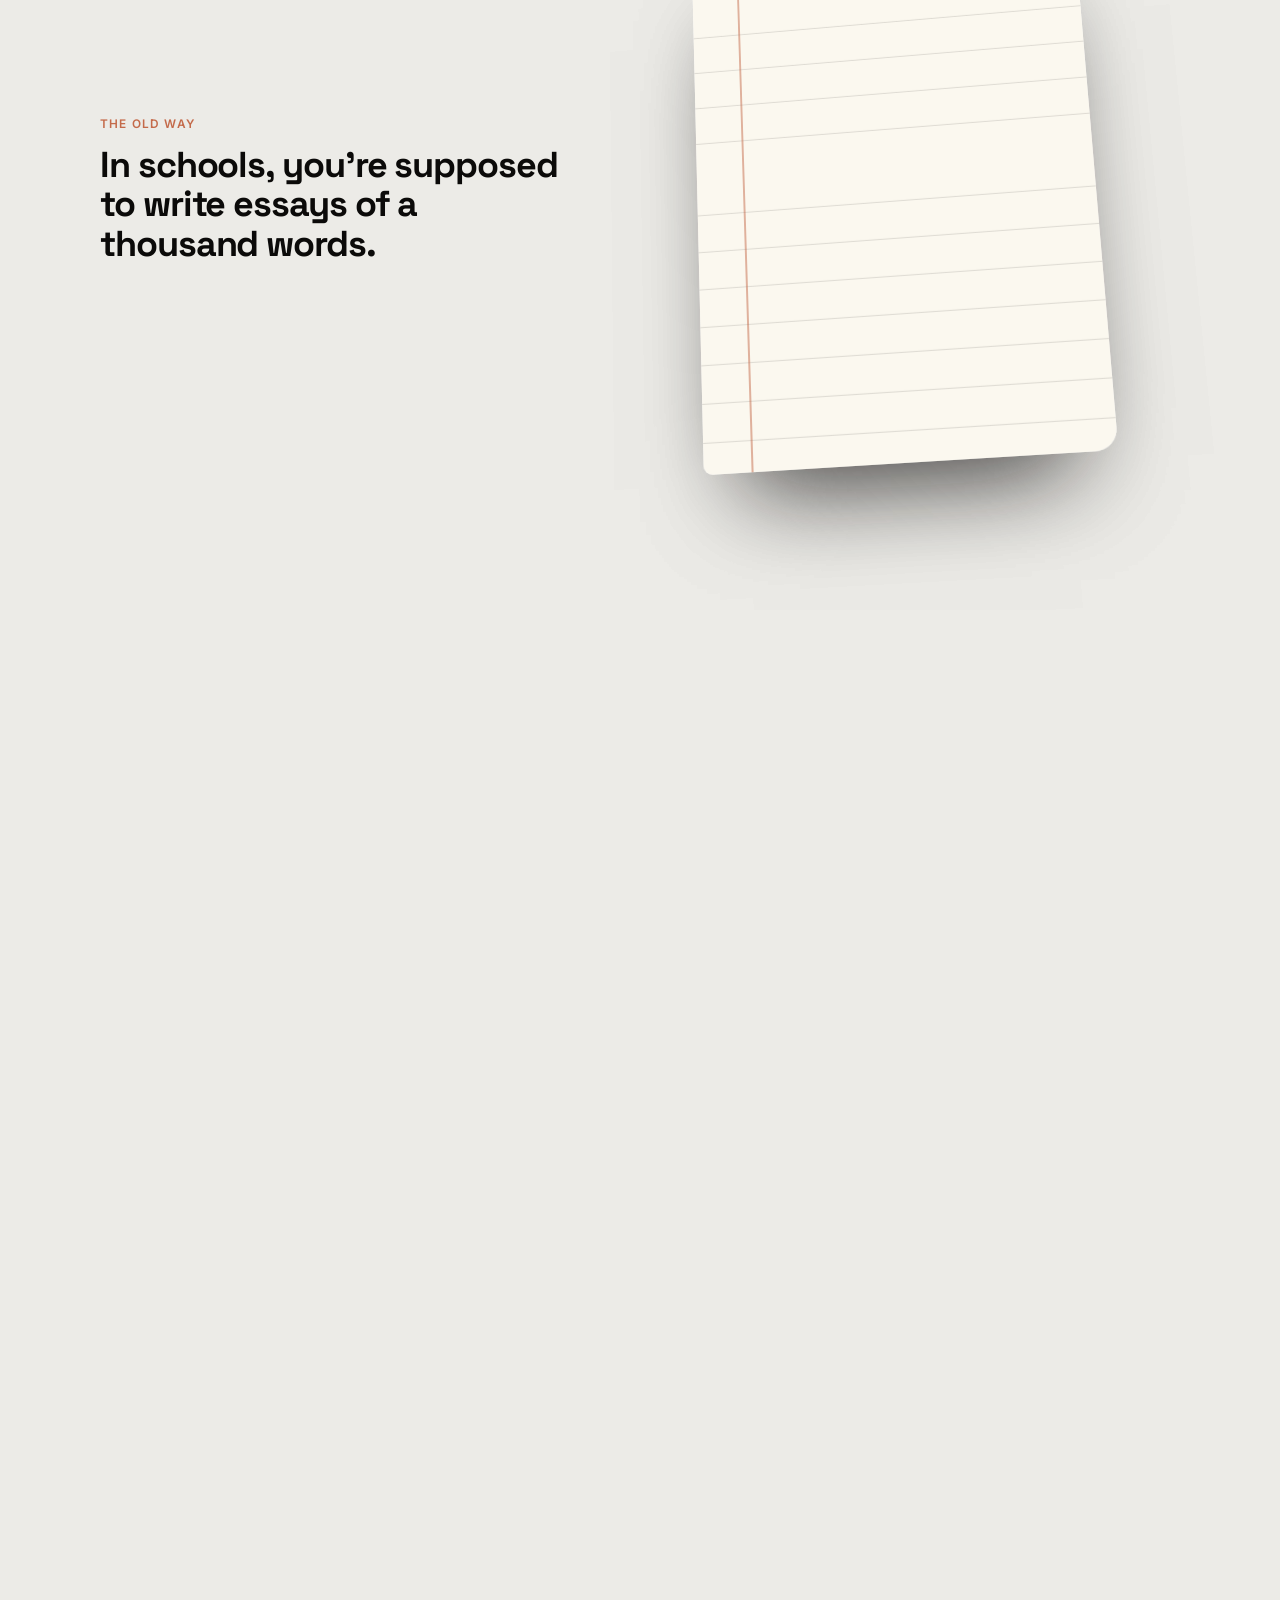
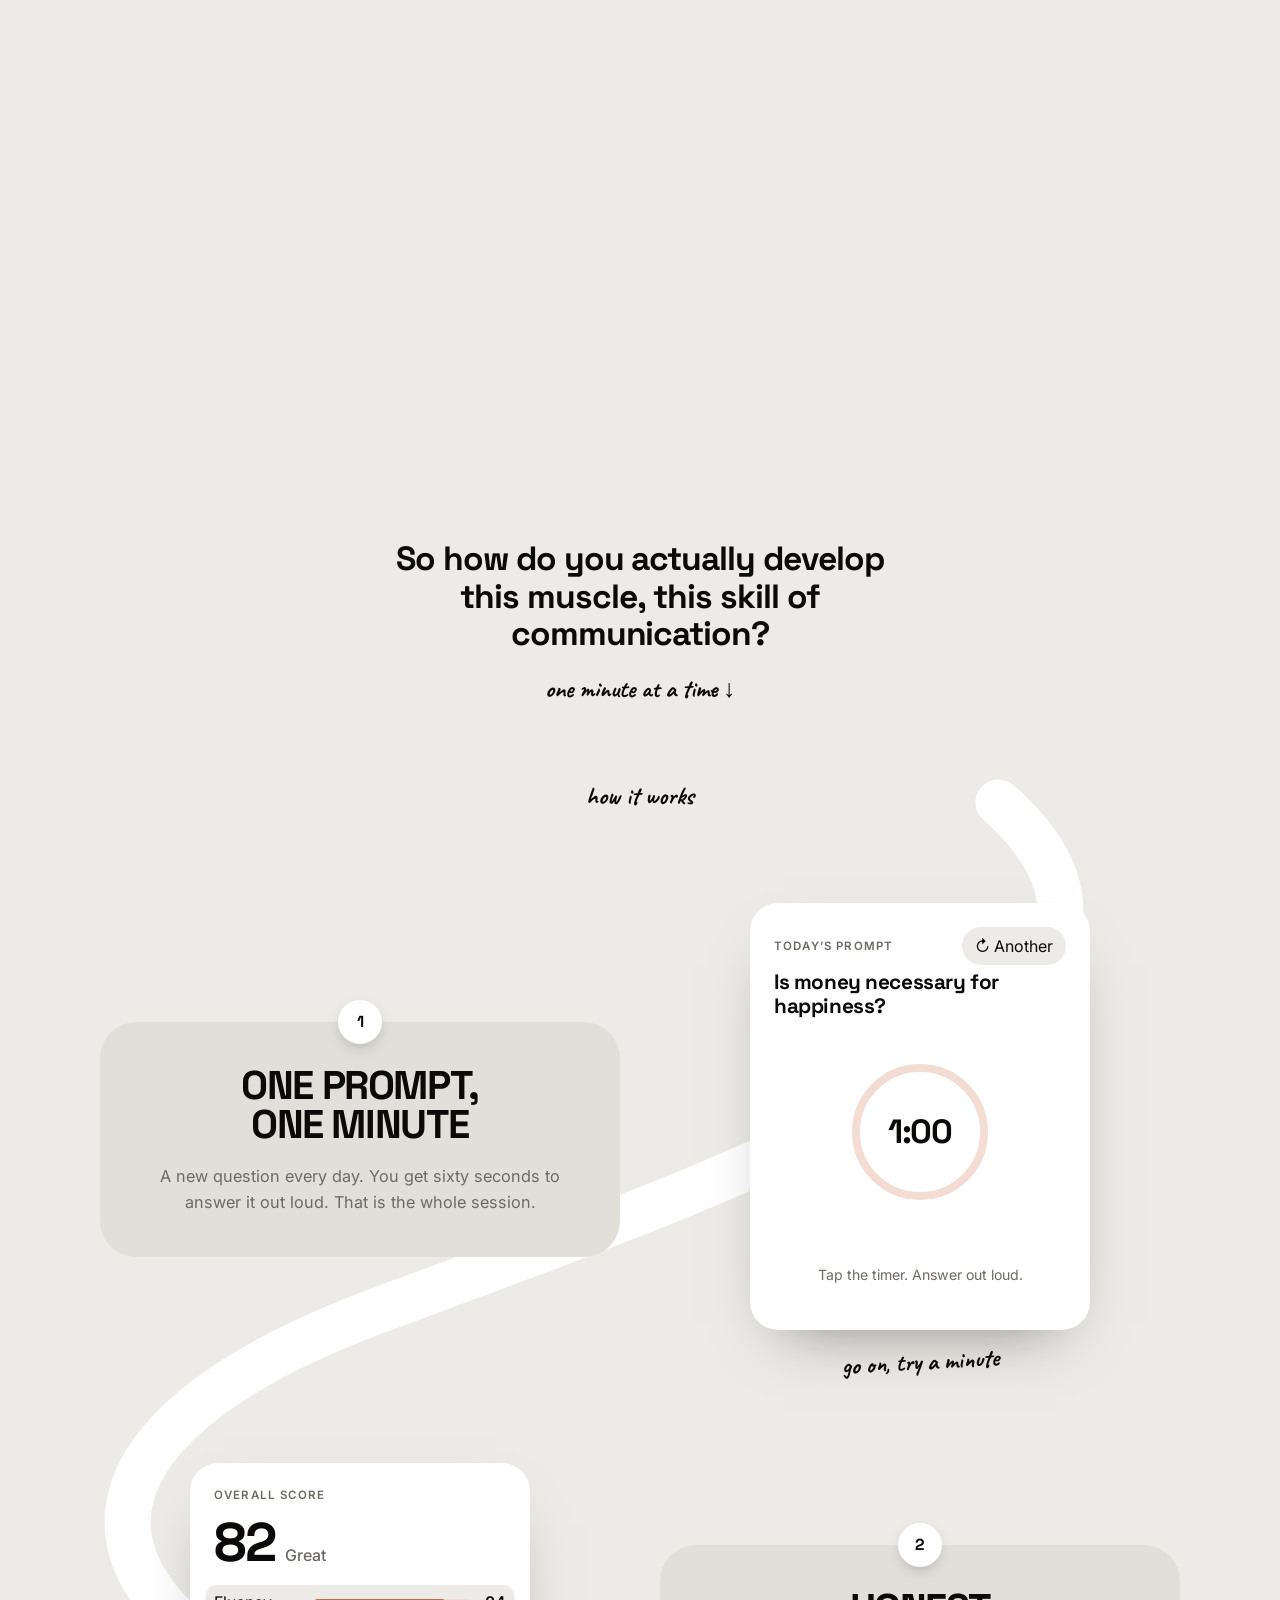
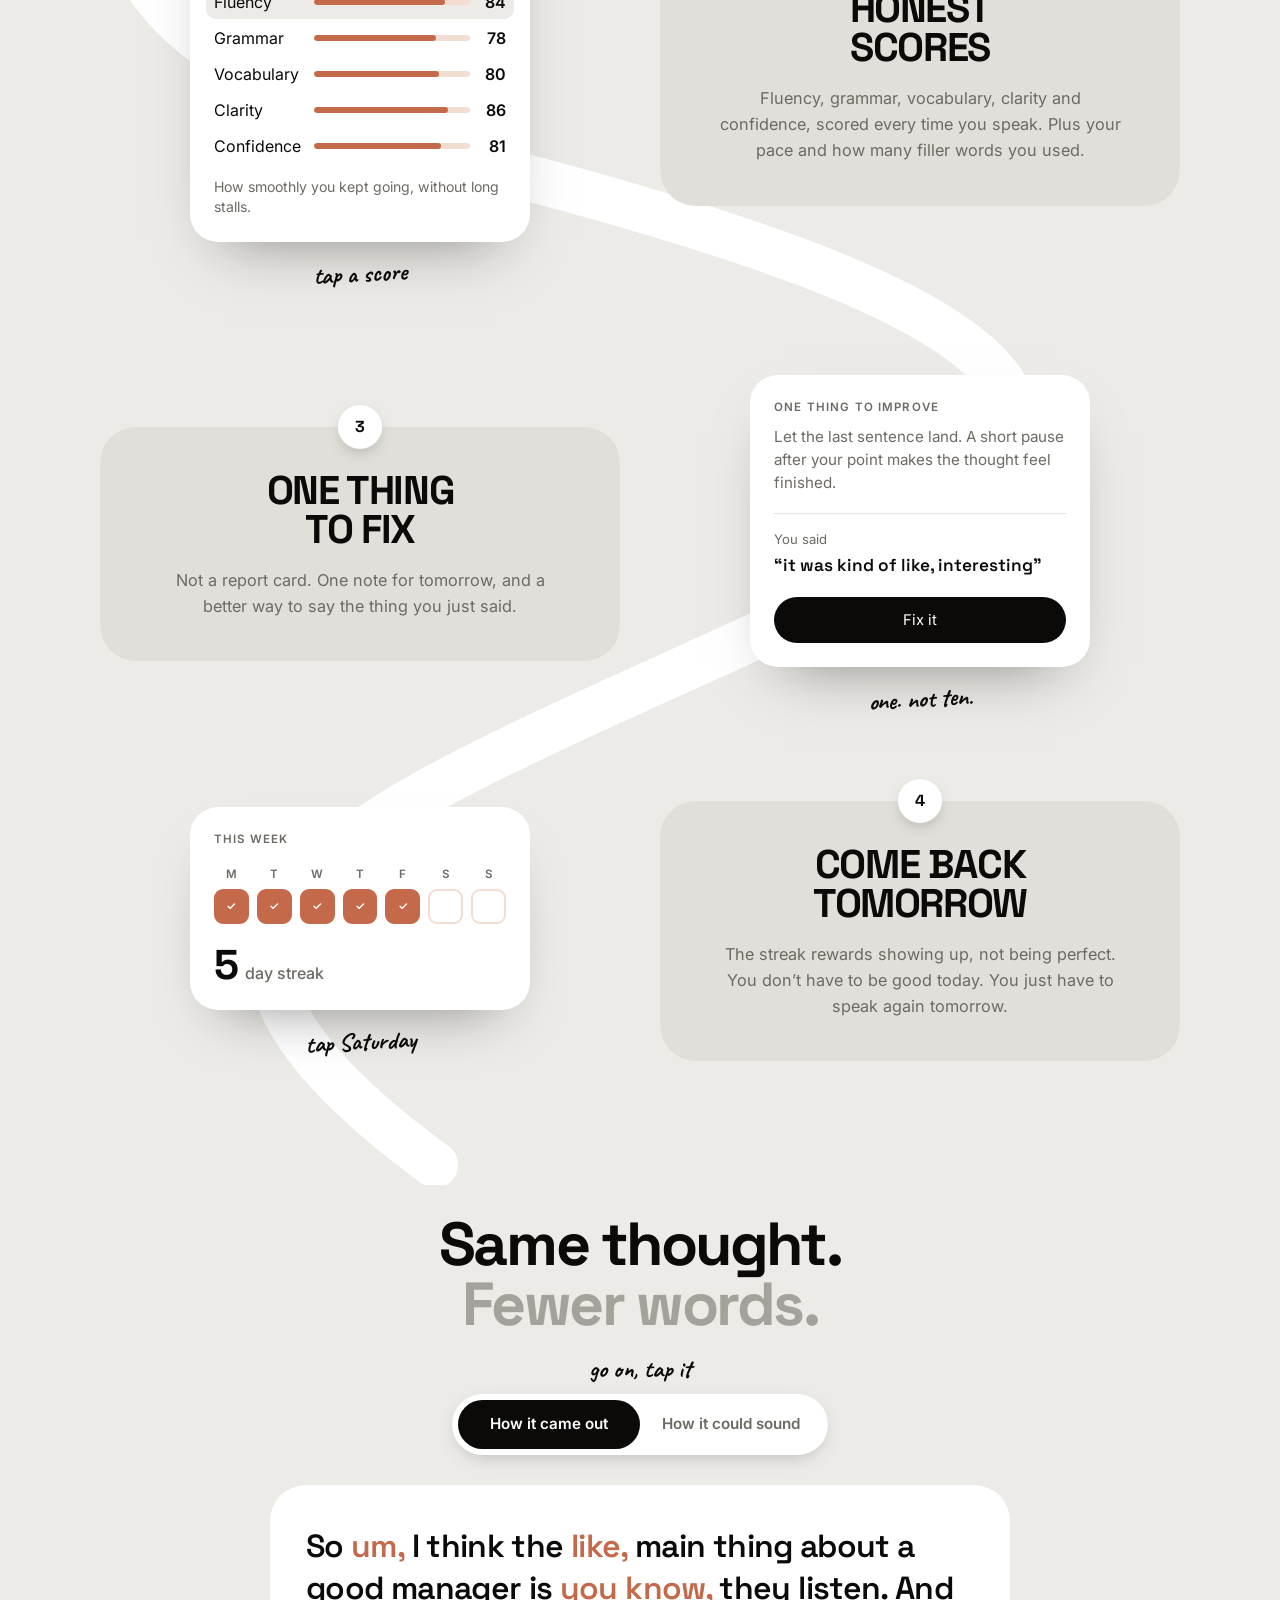
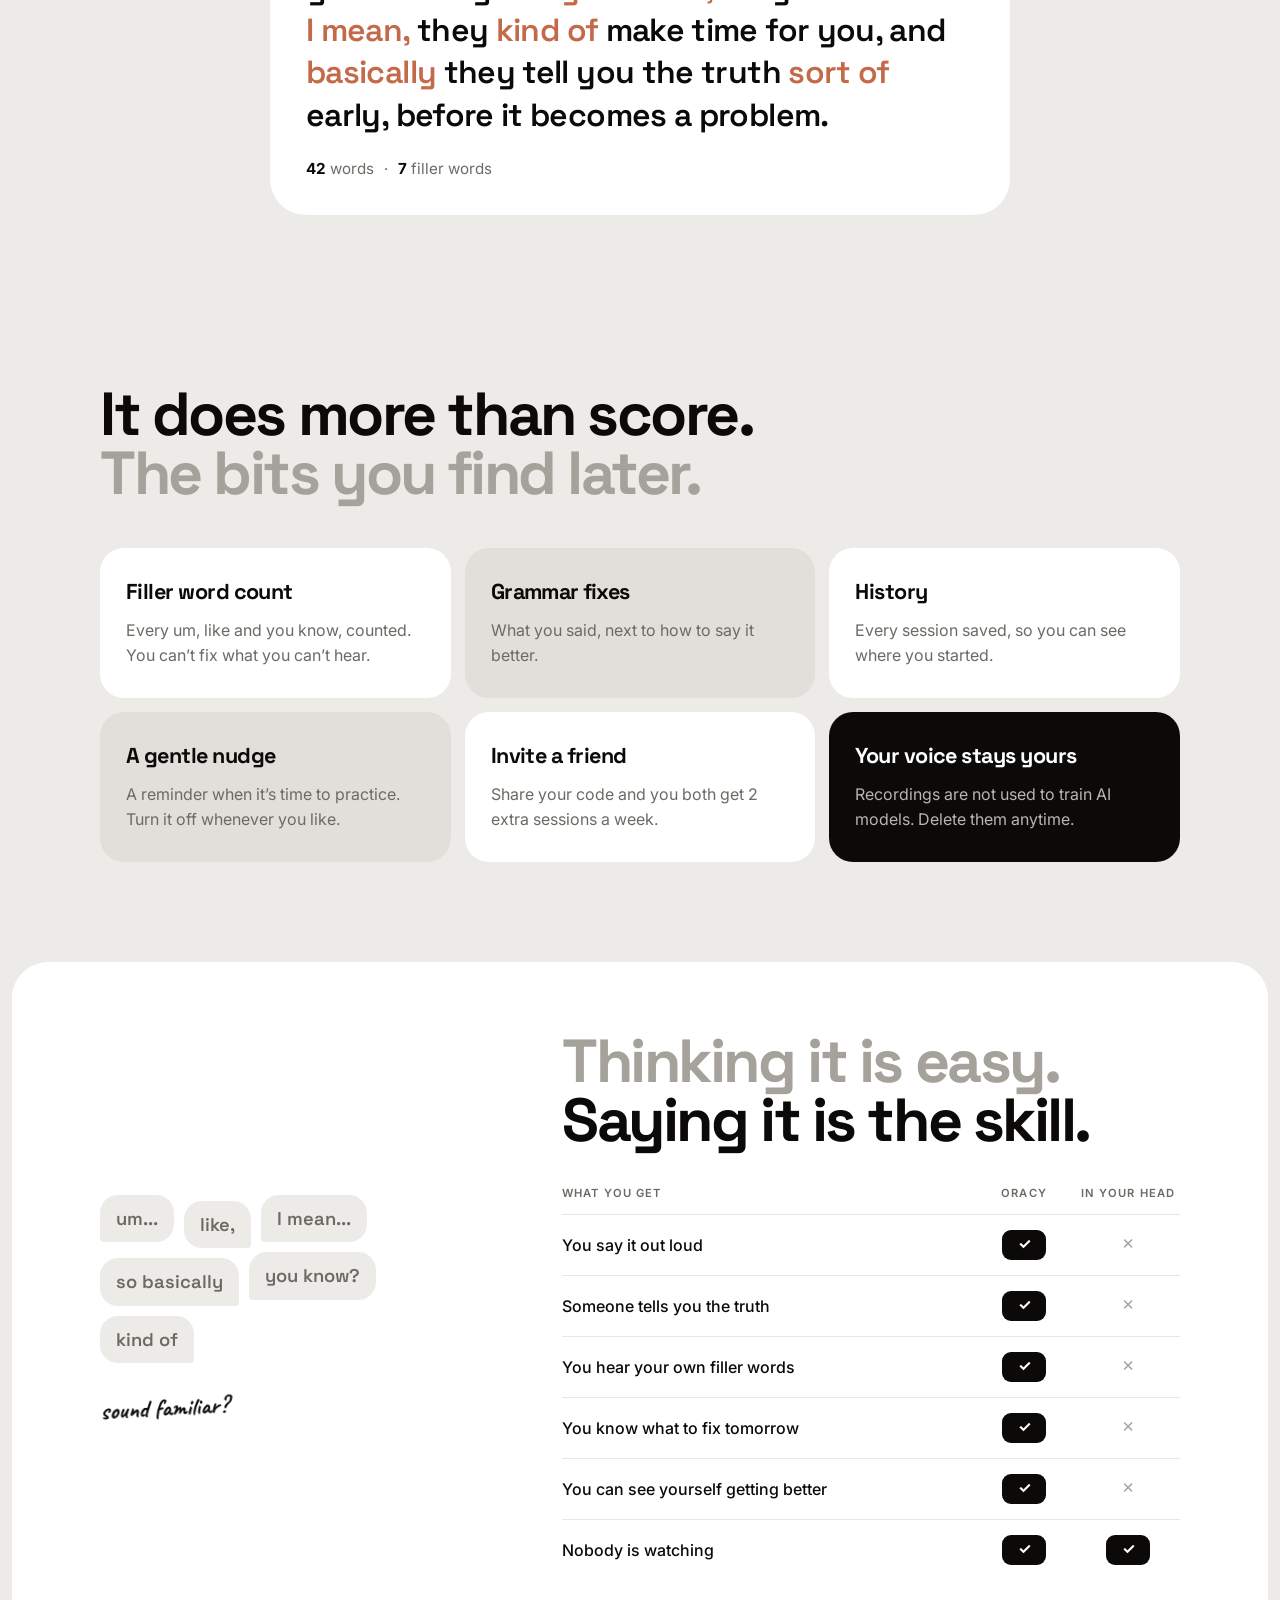
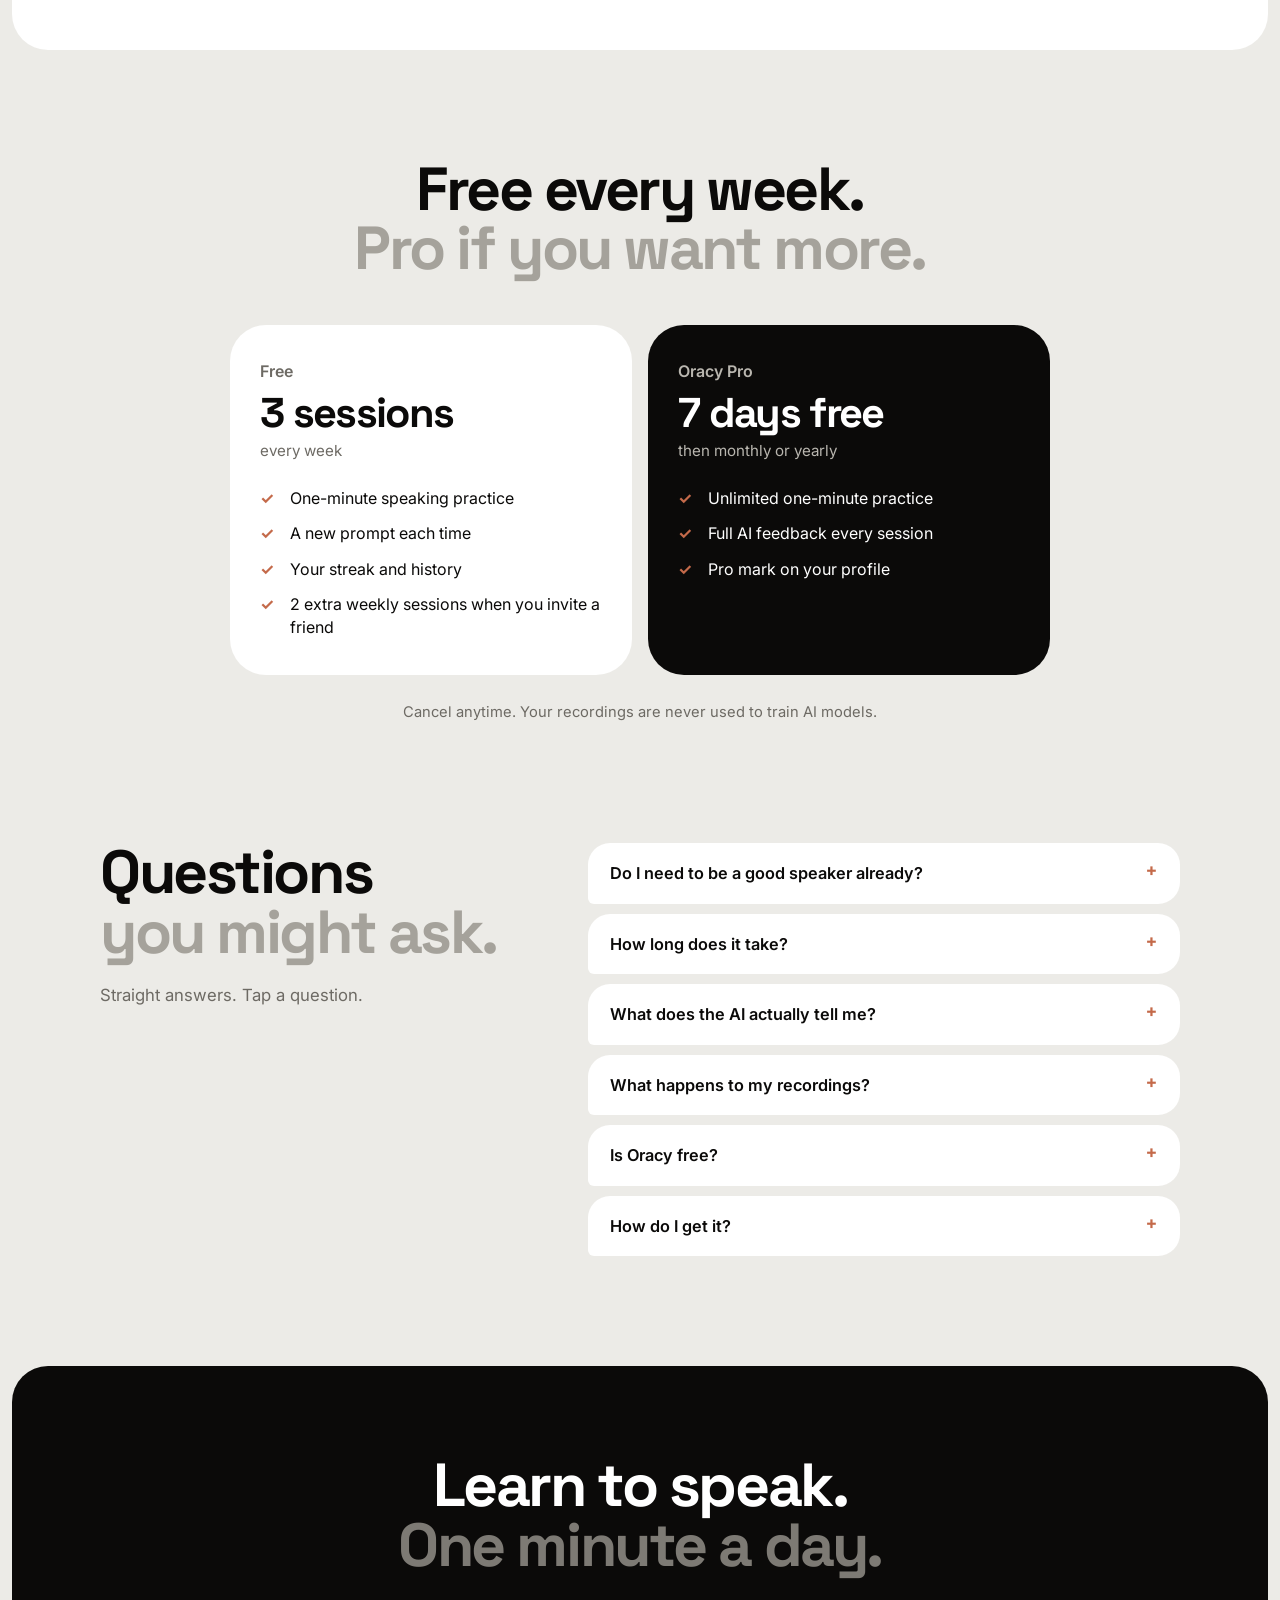
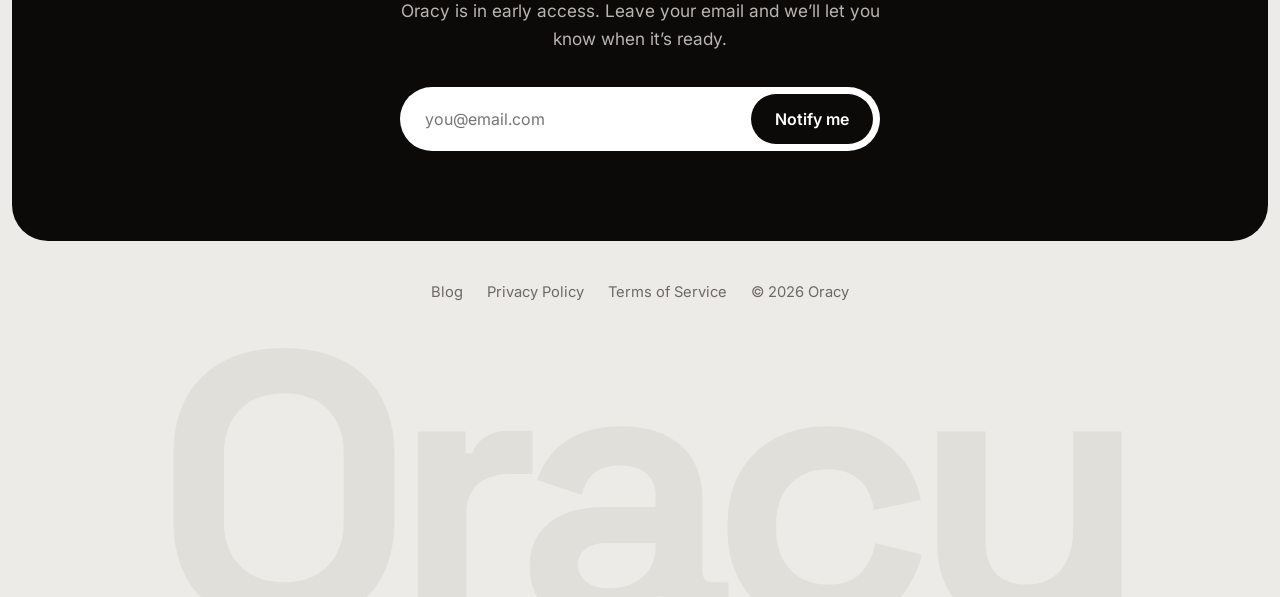
==== commit fcb4210d: "Add a blog with the first post, linked from the landing page. Add /blog (index) and /blog/learn-to-s" ====
--- a/index.html
+++ b/index.html
@@ -24,6 +24,7 @@
       <a class="pill" href="#why">Why speak</a>
       <a class="pill" href="#pricing">Pricing</a>
       <a class="pill" href="#faq">FAQ</a>
+      <a class="pill" href="/blog">Blog</a>
     </nav>
     <a class="pill nav-cta" href="#rsvp">
       <span class="dot" aria-hidden="true">↗</span>
@@ -523,6 +524,7 @@
 
   <footer class="footer">
     <div class="footer-row">
+      <a href="/blog">Blog</a>
       <a href="/privacy">Privacy Policy</a>
       <a href="/terms">Terms of Service</a>
       <span>© <span id="y"></span> Oracy</span>
